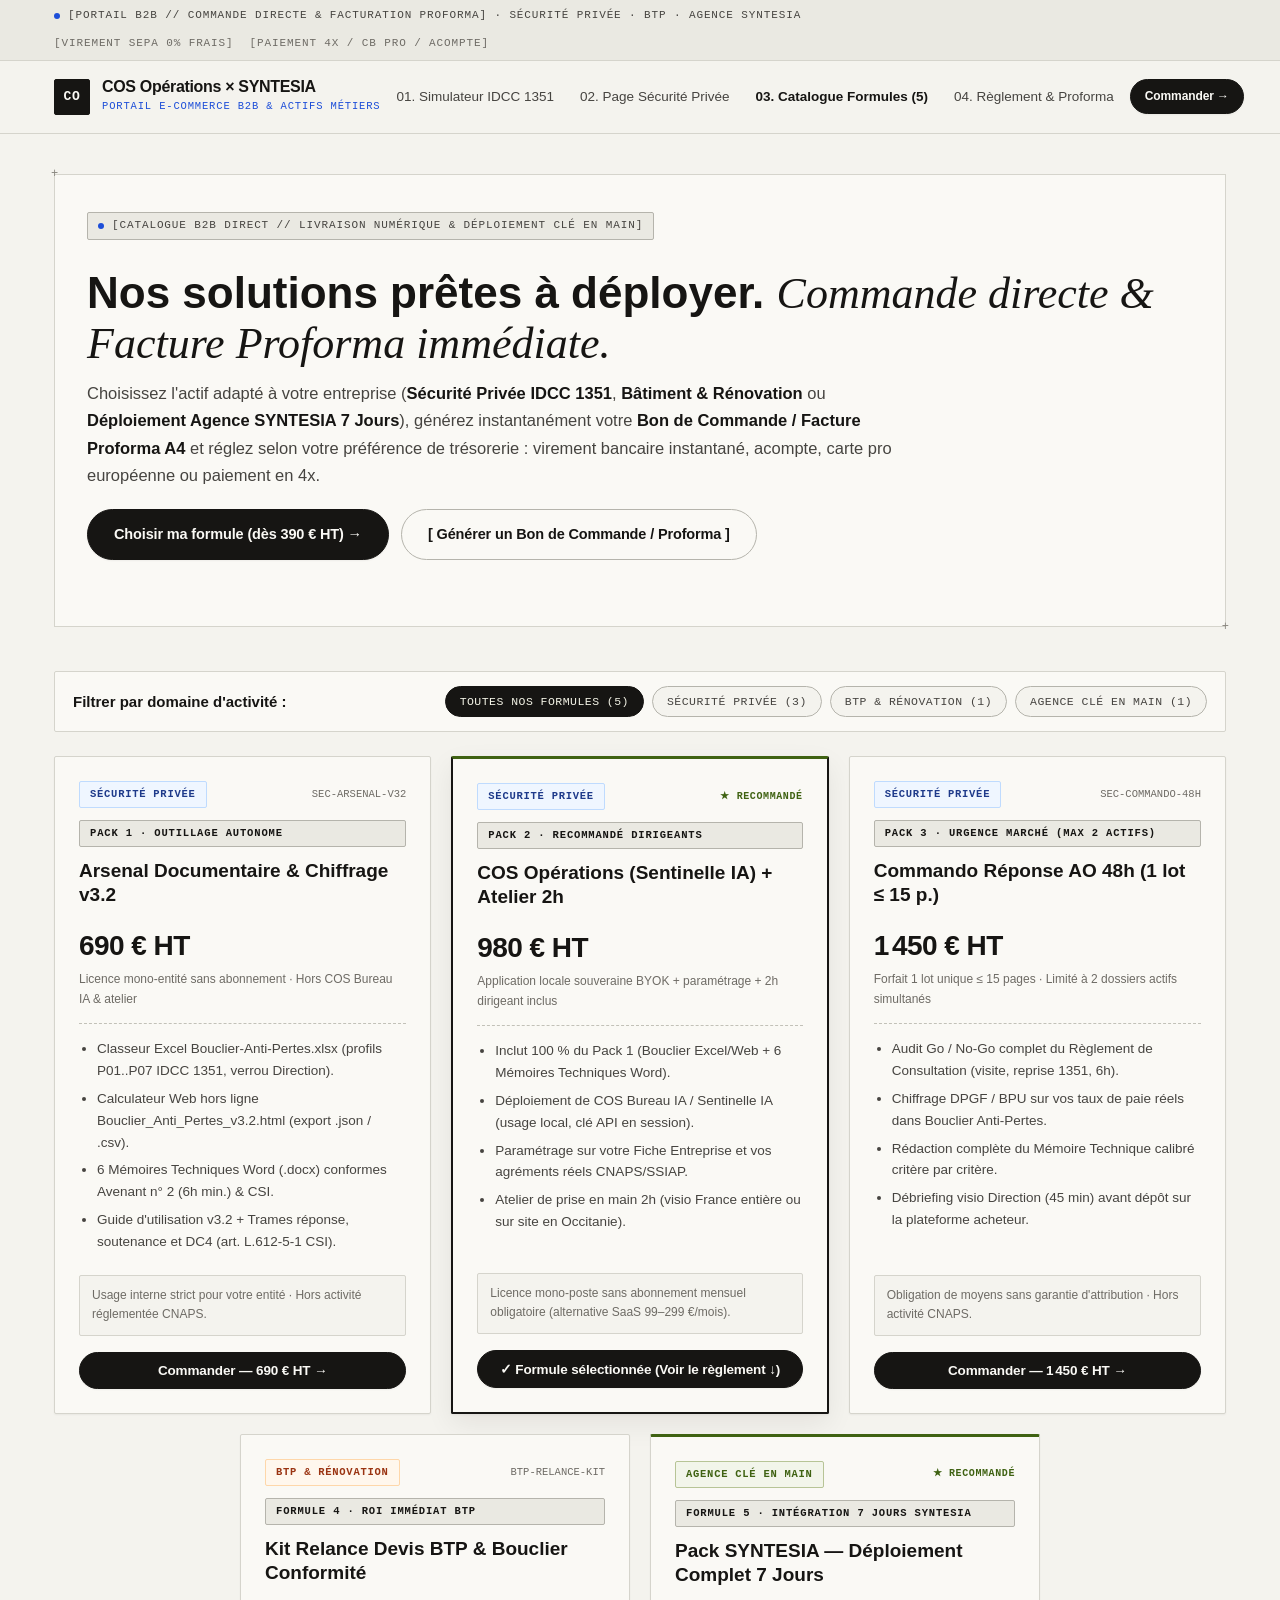
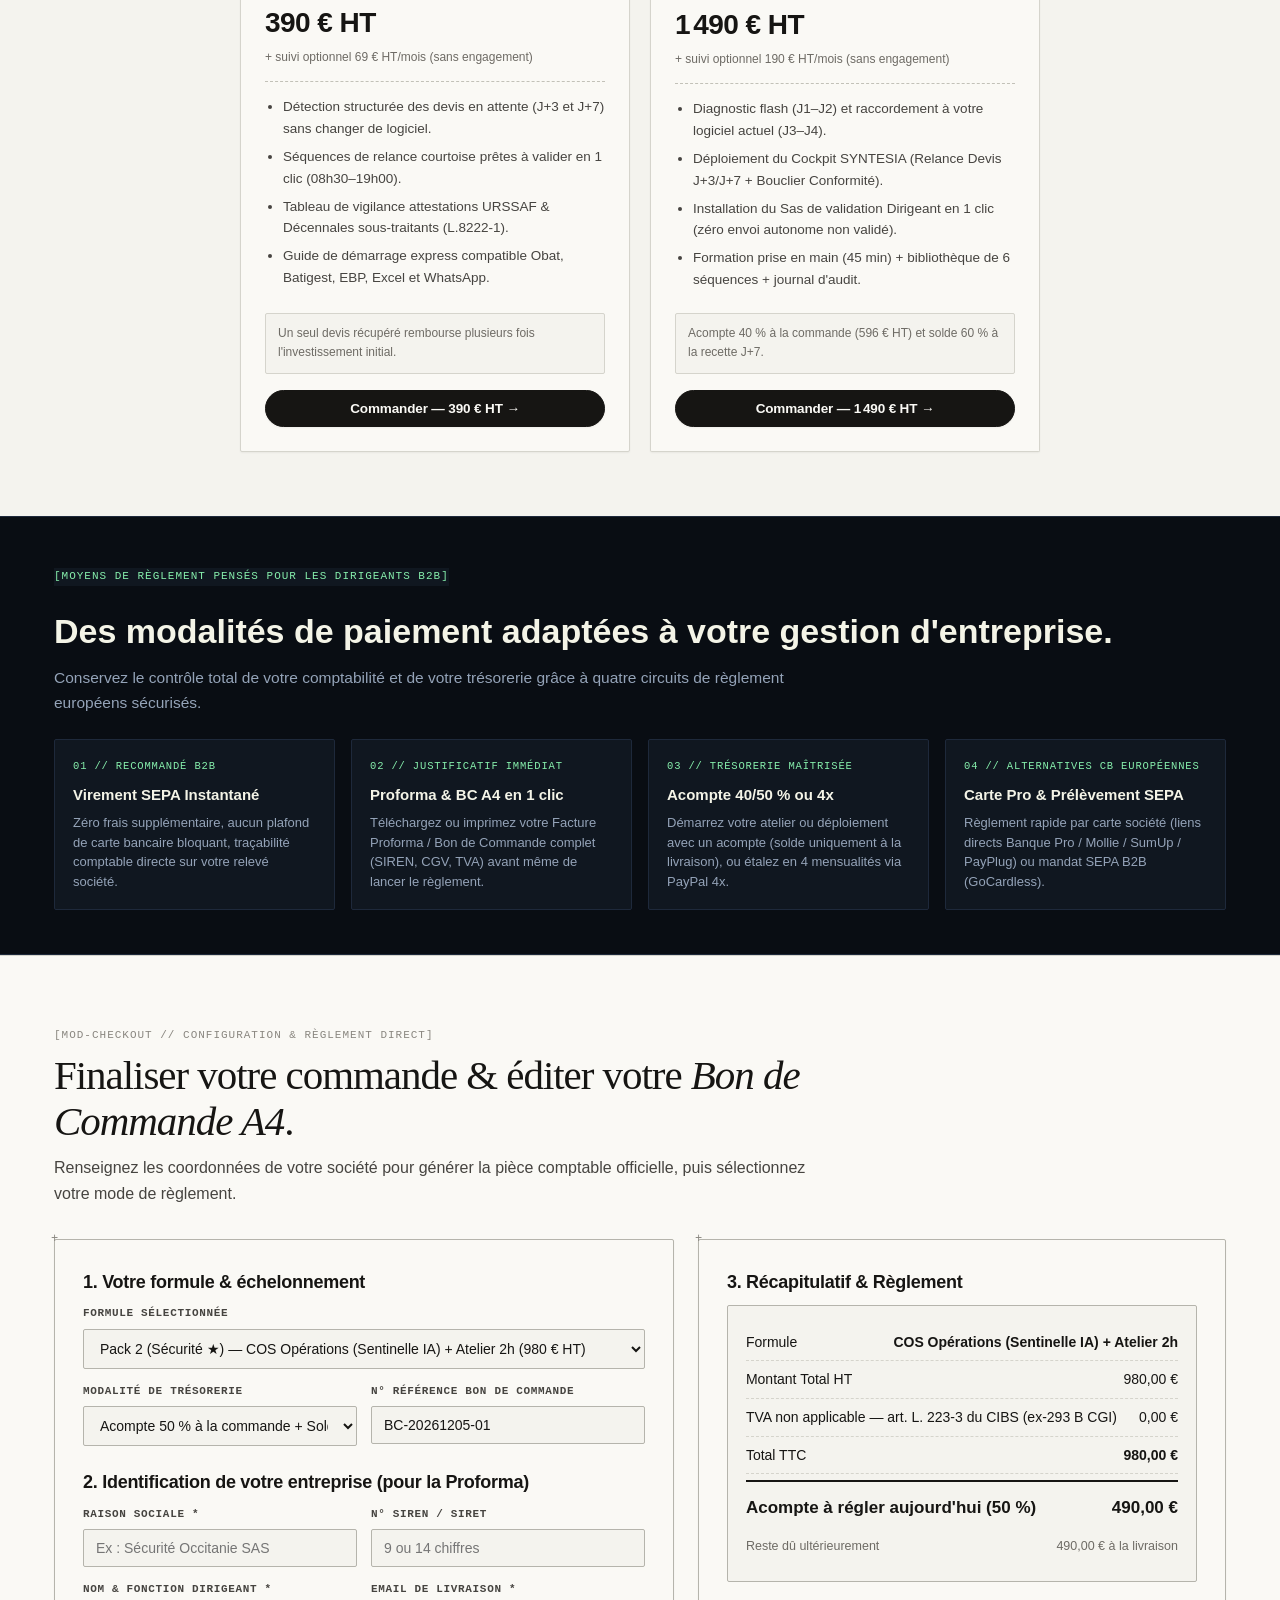
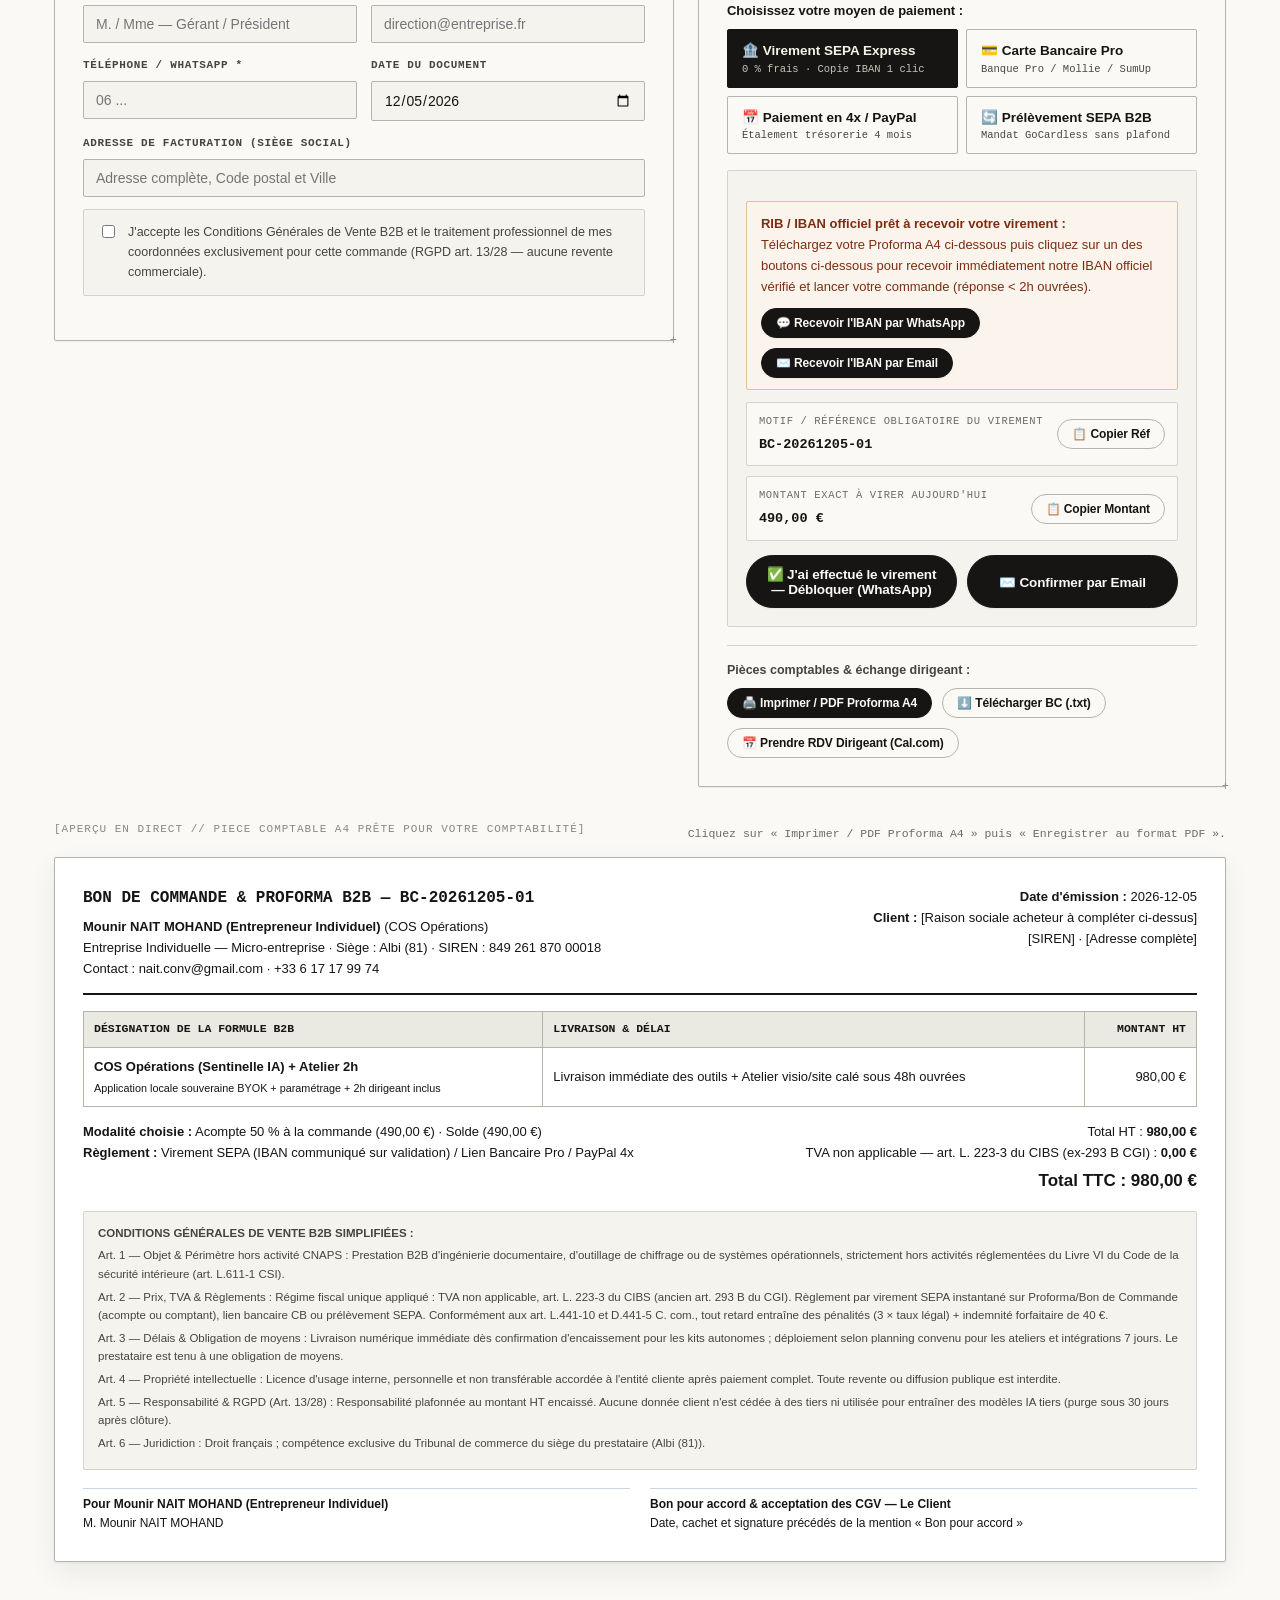
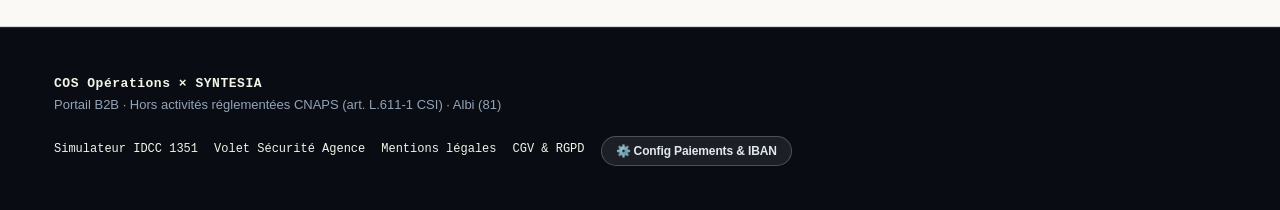
==== boutique/index.html @ aad2a3a5 "feat(boutique): ajout boutique e-commerce B2B multi-actifs et multi-paiements hors Stripe + Proforma" ====
<!DOCTYPE html>
<html lang="fr">
<head>
  <meta charset="UTF-8" />
  <meta name="viewport" content="width=device-width, initial-scale=1.0" />
  <meta http-equiv="Content-Security-Policy" content="default-src 'self'; script-src 'self'; style-src 'self' 'unsafe-inline'; img-src 'self' data:; connect-src 'self'; font-src 'self' data:; object-src 'none'; base-uri 'self';" />
  <title>Boutique B2B &amp; Commande Directe — COS Opérations × SYNTESIA</title>
  <meta name="description" content="Commandez nos formules B2B Sécurité Privée (IDCC 1351), BTP Relance Devis et Déploiement Agence SYNTESIA 7 Jours. Virement SEPA express, Proforma A4 instantanée, Carte Pro et paiement en 4x." />
  <link rel="icon" type="image/svg+xml" href="data:image/svg+xml,%3Csvg xmlns='http://www.w3.org/2000/svg' viewBox='0 0 36 36'%3E%3Crect width='36' height='36' fill='%23161513'/%3E%3Ctext x='50%25' y='54%25' dominant-baseline='middle' text-anchor='middle' fill='%23FAF9F5' font-family='monospace' font-weight='600' font-size='14'%3ECO%3C/text%3E%3C/svg%3E" />
  <link rel="stylesheet" href="../styles.css" />
  <link rel="stylesheet" href="boutique.css" />
</head>
<body>

  <!-- Barre technique supérieure -->
  <div class="tech-topbar no-print">
    <div class="container tech-topbar-inner">
      <div class="tech-topbar-left">
        <span class="tech-dot"></span>
        <span>[PORTAIL B2B // COMMANDE DIRECTE &amp; FACTURATION PROFORMA] &middot; SÉCURITÉ PRIVÉE · BTP · AGENCE SYNTESIA</span>
      </div>
      <div class="tech-topbar-right">
        <span>[VIREMENT SEPA 0% FRAIS]</span>
        <span>[PAIEMENT 4X / CB PRO / ACOMPTE]</span>
      </div>
    </div>
  </div>

  <!-- En-tête sticky -->
  <header class="site-header no-print">
    <div class="container header-inner">
      <a class="brand" href="../index.html">
        <div class="brand-mark">CO</div>
        <div class="brand-text">
          <strong>COS Opérations × SYNTESIA</strong>
          <span>Portail E-Commerce B2B &amp; Actifs Métiers</span>
        </div>
      </a>

      <nav class="nav-links" aria-label="Navigation boutique">
        <a href="../index.html#simulateur">01. Simulateur IDCC 1351</a>
        <a href="../agence/securite-privee/index.html">02. Page Sécurité Privée</a>
        <a href="#catalogue" style="color:var(--ink);font-weight:700">03. Catalogue Formules (5)</a>
        <a href="#checkout-section">04. Règlement &amp; Proforma</a>
      </nav>

      <div class="header-actions">
        <a class="btn btn-primary btn-sm" href="#checkout-section">Commander &rarr;</a>
      </div>
    </div>
  </header>

  <!-- Tiroir Config Opérateur (accessible par ?admin=1 ou bouton pied de page) -->
  <section id="adminDrawer" class="admin-drawer hidden no-print" aria-label="Configuration bancaire et moyens de paiement">
    <div class="container">
      <div style="display:flex;justify-content:space-between;align-items:center;flex-wrap:wrap;gap:10px;margin-bottom:12px">
        <div>
          <strong style="font-size:16px;color:var(--ink)">⚙️ Configuration Encaissements &amp; IBAN (Sans Stripe)</strong>
          <div style="font-size:12.5px;color:var(--ink-muted)">Renseignez vos coordonnées bancaires et liens de paiement puis téléchargez <code>site-config.js</code> pour mettre à jour votre hébergement o2switch en 10 secondes.</div>
        </div>
        <button id="btnCloseAdmin" class="btn btn-sm" type="button">Fermer</button>
      </div>

      <div class="form-grid-2" style="grid-template-columns:repeat(auto-fit,minmax(230px,1fr));gap:10px">
        <div class="field"><label>Nom de la Banque Pro</label><input id="admBankName" type="text" placeholder="Ex : Qonto / Crédit Agricole / Revolut Pro" /></div>
        <div class="field"><label>IBAN Officiel (FR76...)</label><input id="admIban" type="text" placeholder="FR76 .... .... .... ...." /></div>
        <div class="field"><label>Code BIC / SWIFT</label><input id="admBic" type="text" placeholder="Ex : QNTOFRP1XXX" /></div>
        <div class="field"><label>Lien Carte Bancaire Pro (SumUp / Qonto / Mollie / PayPlug)</label><input id="admCardGlobal" type="url" placeholder="https://pay.sumup.com/..." /></div>
        <div class="field"><label>Lien PayPal Business / PayPal 4x</label><input id="admPaypal" type="url" placeholder="https://www.paypal.com/paypalme/..." /></div>
        <div class="field"><label>Lien Mandat / Prélèvement GoCardless</label><input id="admGc" type="url" placeholder="https://pay.gocardless.com/..." /></div>
        <div class="field"><label>SIREN / SIRET émetteur</label><input id="admSiren" type="text" /></div>
        <div class="field">
          <label>Régime TVA unique</label>
          <select id="admTvaRegime">
            <option value="293B">Franchise en base — art. L. 223-3 du CIBS (ex-293 B CGI)</option>
            <option value="20">TVA normale 20 %</option>
          </select>
        </div>
      </div>

      <div class="action-cluster" style="margin-top:14px">
        <button id="btnSaveAdmin" class="btn btn-primary" type="button">💾 Aperçu immédiat dans ce navigateur</button>
        <button id="btnDownloadSiteCfg" class="btn btn-emerald" type="button">⬇️ Télécharger site-config.js (Pour o2switch / GitHub)</button>
      </div>
    </div>
  </section>

  <main>
    <!-- Hero Boutique -->
    <section class="store-hero no-print">
      <div class="container">
        <div class="hero-frame" style="padding:36px 32px">
          <span class="eyebrow">[CATALOGUE B2B DIRECT // LIVRAISON NUMÉRIQUE &amp; DÉPLOIEMENT CLÉ EN MAIN]</span>
          <h1 style="margin:10px 0 12px;font-size:clamp(28px,4vw,44px);line-height:1.12">
            Nos solutions prêtes à déployer. <span class="font-editorial-italic">Commande directe &amp; Facture Proforma immédiate.</span>
          </h1>
          <p class="hero-lead" style="margin-bottom:20px;max-width:820px">
            Choisissez l'actif adapté à votre entreprise (<b>Sécurité Privée IDCC 1351</b>, <b>Bâtiment &amp; Rénovation</b> ou <b>Déploiement Agence SYNTESIA 7 Jours</b>), générez instantanément votre <b>Bon de Commande / Facture Proforma A4</b> et réglez selon votre préférence de trésorerie : virement bancaire instantané, acompte, carte pro européenne ou paiement en 4x.
          </p>
          <div class="hero-cta-row">
            <a class="btn btn-primary btn-lg" href="#catalogue">Choisir ma formule (dès 390 € HT) &rarr;</a>
            <a class="btn btn-lg" href="#checkout-section">[ Générer un Bon de Commande / Proforma ]</a>
          </div>
        </div>
      </div>
    </section>

    <!-- Catalogue des 5 Actifs -->
    <section id="catalogue" class="section no-print" style="padding-top:16px">
      <div class="container">
        <div class="store-filter-bar">
          <div>
            <strong style="font-size:15px">Filtrer par domaine d'activité :</strong>
          </div>
          <div class="filter-pills" role="group" aria-label="Filtres catalogue">
            <button class="filter-btn active" type="button" data-filter="all">Toutes nos formules (5)</button>
            <button class="filter-btn" type="button" data-filter="securite">Sécurité Privée (3)</button>
            <button class="filter-btn" type="button" data-filter="btp">BTP &amp; Rénovation (1)</button>
            <button class="filter-btn" type="button" data-filter="agence">Agence Clé en Main (1)</button>
          </div>
        </div>

        <div id="catalogGrid" class="catalog-grid">
          <!-- Peuplé dynamiquement par boutique.js -->
        </div>
      </div>
    </section>

    <!-- Avantages Paiement B2B pour Dirigeants (Night Theater) -->
    <section class="night-advantages no-print">
      <div class="container">
        <span class="section-tag" style="color:#86efac;border-color:#1e293b;background:#101720">[MOYENS DE RÈGLEMENT PENSÉS POUR LES DIRIGEANTS B2B]</span>
        <h2 style="color:var(--cream);margin:10px 0 6px;font-size:clamp(24px,3vw,34px)">Des modalités de paiement adaptées à votre gestion d'entreprise.</h2>
        <p style="color:var(--cream-muted);max-width:740px;margin:0">Conservez le contrôle total de votre comptabilité et de votre trésorerie grâce à quatre circuits de règlement européens sécurisés.</p>

        <div class="night-advantages-grid">
          <div class="night-adv-card">
            <span class="adv-tag">01 // RECOMMANDÉ B2B</span>
            <h4>Virement SEPA Instantané</h4>
            <p>Zéro frais supplémentaire, aucun plafond de carte bancaire bloquant, traçabilité comptable directe sur votre relevé société.</p>
          </div>
          <div class="night-adv-card">
            <span class="adv-tag">02 // JUSTIFICATIF IMMÉDIAT</span>
            <h4>Proforma &amp; BC A4 en 1 clic</h4>
            <p>Téléchargez ou imprimez votre Facture Proforma / Bon de Commande complet (SIREN, CGV, TVA) avant même de lancer le règlement.</p>
          </div>
          <div class="night-adv-card">
            <span class="adv-tag">03 // TRÉSORERIE MAÎTRISÉE</span>
            <h4>Acompte 40/50 % ou 4x</h4>
            <p>Démarrez votre atelier ou déploiement avec un acompte (solde uniquement à la livraison), ou étalez en 4 mensualités via PayPal 4x.</p>
          </div>
          <div class="night-adv-card">
            <span class="adv-tag">04 // ALTERNATIVES CB EUROPÉENNES</span>
            <h4>Carte Pro &amp; Prélèvement SEPA</h4>
            <p>Règlement rapide par carte société (liens directs Banque Pro / Mollie / SumUp / PayPlug) ou mandat SEPA B2B (GoCardless).</p>
          </div>
        </div>
      </div>
    </section>

    <!-- Tunnel de Commande & Paiement Multi-Moyens -->
    <section id="checkout-section" class="section section-white">
      <div class="container">
        <div class="section-head no-print">
          <span class="section-tag">[MOD-CHECKOUT // CONFIGURATION &amp; RÈGLEMENT DIRECT]</span>
          <h2>Finaliser votre commande &amp; éditer votre <span class="font-editorial-italic">Bon de Commande A4</span>.</h2>
          <p>Renseignez les coordonnées de votre société pour générer la pièce comptable officielle, puis sélectionnez votre mode de règlement.</p>
        </div>

        <div class="checkout-grid no-print">
          <!-- Colonne Gauche : Paramètres commande & fiche entreprise -->
          <div class="panel-card">
            <h3>1. Votre formule &amp; échelonnement</h3>

            <div class="form-grid-2">
              <div class="field" style="grid-column:1/-1">
                <label for="ordFormula">Formule sélectionnée</label>
                <select id="ordFormula">
                  <option value="1">Pack 1 (Sécurité) — Arsenal Documentaire &amp; Chiffrage v3.2 (690 € HT)</option>
                  <option value="2" selected>Pack 2 (Sécurité ★) — COS Opérations (Sentinelle IA) + Atelier 2h (980 € HT)</option>
                  <option value="3">Pack 3 (Sécurité) — Commando Réponse AO 48h (1 450 € HT)</option>
                  <option value="4">Formule 4 (BTP) — Kit Relance Devis &amp; Bouclier Conformité (390 € HT)</option>
                  <option value="5">Formule 5 (Agence) — Pack Déploiement Intégral 7 Jours SYNTESIA (1 490 € HT)</option>
                </select>
              </div>

              <div class="field">
                <label for="ordPaymentMode">Modalité de trésorerie</label>
                <select id="ordPaymentMode">
                  <option value="100">100 % Comptant (Livraison prioritaire)</option>
                  <option value="50">Acompte 50 % à la commande + Solde 50 % à livraison</option>
                  <option value="40">Acompte 40 % à la commande + Solde 60 % à recette J+7</option>
                  <option value="4x">Paiement en 4 mensualités (via PayPal Business 4x)</option>
                </select>
              </div>

              <div class="field">
                <label for="ordRef">N° Référence Bon de Commande</label>
                <input id="ordRef" type="text" />
              </div>
            </div>

            <label id="ordMonthlyWrap" class="opt-check-box hidden">
              <input id="ordIncludeMonthly" type="checkbox" />
              <span id="ordMonthlyLabel">Ajouter le suivi mensuel optionnel</span>
            </label>

            <h3 style="margin-top:22px">2. Identification de votre entreprise (pour la Proforma)</h3>
            <div class="form-grid-2">
              <div class="field"><label for="ordClientNom">Raison sociale *</label><input id="ordClientNom" type="text" placeholder="Ex : Sécurité Occitanie SAS" /></div>
              <div class="field"><label for="ordClientSiren">N° SIREN / SIRET</label><input id="ordClientSiren" type="text" placeholder="9 ou 14 chiffres" /></div>
              <div class="field"><label for="ordClientRep">Nom &amp; Fonction Dirigeant *</label><input id="ordClientRep" type="text" placeholder="M. / Mme — Gérant / Président" /></div>
              <div class="field"><label for="ordClientEmail">Email de livraison *</label><input id="ordClientEmail" type="email" placeholder="direction@entreprise.fr" /></div>
              <div class="field"><label for="ordClientTel">Téléphone / WhatsApp *</label><input id="ordClientTel" type="text" placeholder="06 ..." /></div>
              <div class="field"><label for="ordDate">Date du document</label><input id="ordDate" type="date" /></div>
              <div class="field" style="grid-column:1/-1"><label for="ordClientAdresse">Adresse de facturation (Siège social)</label><input id="ordClientAdresse" type="text" placeholder="Adresse complète, Code postal et Ville" /></div>
            </div>

            <label class="consent-check" style="margin-top:12px">
              <input id="ordRgpdConsent" type="checkbox" />
              <span>J'accepte les Conditions Générales de Vente B2B et le traitement professionnel de mes coordonnées exclusivement pour cette commande (RGPD art. 13/28 — aucune revente commerciale).</span>
            </label>
          </div>

          <!-- Colonne Droite : Récapitulatif & Choix Moyen de Paiement -->
          <div class="panel-card">
            <h3>3. Récapitulatif &amp; Règlement</h3>

            <div class="summary-box">
              <div class="summary-line">
                <span>Formule</span>
                <strong id="sumOfferName" style="text-align:right">COS Opérations (Sentinelle IA) + Atelier 2h</strong>
              </div>
              <div class="summary-line">
                <span>Montant Total HT</span>
                <span id="sumHt" class="num">980,00 €</span>
              </div>
              <div class="summary-line">
                <span id="sumTvaLabel">TVA non applicable — art. L. 223-3 du CIBS</span>
                <span id="sumTvaAmt" class="num">0,00 €</span>
              </div>
              <div id="sumMonthlyRow" class="summary-line hidden">
                <span>Suivi mensuel optionnel</span>
                <strong id="sumMonthlyVal" class="num">0,00 €</strong>
              </div>
              <div class="summary-line">
                <span>Total TTC</span>
                <strong id="sumTotalTtc" class="num">980,00 €</strong>
              </div>
              <div class="summary-line total">
                <span id="sumDueLabel">Acompte à régler aujourd'hui</span>
                <span id="sumDueNow" class="num">490,00 €</span>
              </div>
              <div id="sumSoldeRow" class="summary-line" style="font-size:12.5px;color:var(--ink-soft)">
                <span>Reste dû ultérieurement</span>
                <span id="sumSoldeVal" class="num">490,00 € à la livraison</span>
              </div>
            </div>

            <label style="display:block;font-size:13px;font-weight:700;margin-bottom:8px">Choisissez votre moyen de paiement :</label>
            <div class="pay-tabs" role="tablist">
              <button id="tabPay_virement" class="pay-tab active" type="button">
                <strong>🏦 Virement SEPA Express</strong>
                <span>0 % frais · Copie IBAN 1 clic</span>
              </button>
              <button id="tabPay_carte" class="pay-tab" type="button">
                <strong>💳 Carte Bancaire Pro</strong>
                <span>Banque Pro / Mollie / SumUp</span>
              </button>
              <button id="tabPay_paypal" class="pay-tab" type="button">
                <strong>📅 Paiement en 4x / PayPal</strong>
                <span>Étalement trésorerie 4 mois</span>
              </button>
              <button id="tabPay_sepa" class="pay-tab" type="button">
                <strong>🔄 Prélèvement SEPA B2B</strong>
                <span>Mandat GoCardless sans plafond</span>
              </button>
            </div>

            <!-- Panneau 1 : Virement Express -->
            <div id="panelPay_virement" class="pay-panel">
              <div id="bankReadyBox">
                <div style="font-size:13.5px;margin-bottom:10px">
                  <strong>Effectuez un virement instantané depuis votre banque pro</strong> avec les coordonnées officielles ci-dessous :
                </div>
                <div class="bank-coord-grid">
                  <div class="bank-row">
                    <div>
                      <span class="bank-row-label">Titulaire du compte</span>
                      <span id="valBankHolder" class="bank-row-val">Mounir NAIT MOHAND</span>
                    </div>
                  </div>
                  <div class="bank-row">
                    <div>
                      <span class="bank-row-label">Domiciliation</span>
                      <span id="valBankName" class="bank-row-val">Compte Pro</span>
                    </div>
                  </div>
                  <div class="bank-row">
                    <div>
                      <span class="bank-row-label">IBAN (Zone SEPA)</span>
                      <span id="valBankIban" class="bank-row-val"></span>
                    </div>
                    <button id="btnCopyIban" class="btn btn-sm" type="button">📋 Copier IBAN</button>
                  </div>
                  <div class="bank-row">
                    <div>
                      <span class="bank-row-label">BIC / SWIFT</span>
                      <span id="valBankBic" class="bank-row-val"></span>
                    </div>
                    <button id="btnCopyBic" class="btn btn-sm" type="button">📋 Copier BIC</button>
                  </div>
                </div>
              </div>

              <div id="bankPendingBox" class="status-box warn" style="margin-bottom:12px">
                <strong>RIB / IBAN officiel prêt à recevoir votre virement :</strong><br />
                Téléchargez votre Proforma A4 ci-dessous puis cliquez sur un des boutons ci-dessous pour recevoir immédiatement notre IBAN officiel vérifié et lancer votre commande (réponse &lt; 2h ouvrées).
                <div class="action-cluster" style="margin-top:10px">
                  <button id="btnAskRibWa" class="btn btn-emerald btn-sm" type="button">💬 Recevoir l'IBAN par WhatsApp</button>
                  <button id="btnAskRibMail" class="btn btn-primary btn-sm" type="button">✉️ Recevoir l'IBAN par Email</button>
                </div>
              </div>

              <div class="bank-coord-grid" style="margin-top:10px">
                <div class="bank-row">
                  <div>
                    <span class="bank-row-label">Motif / Référence obligatoire du virement</span>
                    <span id="valBankRef" class="bank-row-val">BC-2026-01</span>
                  </div>
                  <button id="btnCopyRef" class="btn btn-sm" type="button">📋 Copier Réf</button>
                </div>
                <div class="bank-row">
                  <div>
                    <span class="bank-row-label">Montant exact à virer aujourd'hui</span>
                    <span id="valBankAmount" class="bank-row-val">490,00 €</span>
                  </div>
                  <button id="btnCopyAmt" class="btn btn-sm" type="button">📋 Copier Montant</button>
                </div>
              </div>

              <div class="action-cluster" style="margin-top:14px">
                <button id="btnNotifyVirementWa" class="btn btn-emerald" style="flex:1;justify-content:center" type="button">✅ J'ai effectué le virement — Débloquer (WhatsApp)</button>
                <button id="btnNotifyVirementMail" class="btn btn-primary" style="flex:1;justify-content:center" type="button">✉️ Confirmer par Email</button>
              </div>
            </div>

            <!-- Panneau 2 : Carte Bancaire Pro (Sans Stripe) -->
            <div id="panelPay_carte" class="pay-panel hidden">
              <p id="cardHintMsg" style="margin:0 0 14px;font-size:13.5px;color:var(--ink-muted)"></p>
              <div class="action-cluster">
                <button id="btnOpenCardPay" class="btn btn-emerald" style="width:100%;justify-content:center" type="button">💳 Payer par Carte Bancaire Sécurisée &rarr;</button>
                <button id="btnReqCardLinkWa" class="btn btn-emerald" style="flex:1;justify-content:center" type="button">💬 Recevoir mon lien CB direct (WhatsApp)</button>
                <button id="btnReqCardLinkMail" class="btn btn-primary" style="flex:1;justify-content:center" type="button">✉️ Demander lien CB par Email</button>
              </div>
            </div>

            <!-- Panneau 3 : PayPal Business / 4x -->
            <div id="panelPay_paypal" class="pay-panel hidden">
              <p style="margin:0 0 8px;font-size:13.5px"><strong>Réglez en 4 mensualités sans impacter votre trésorerie</strong> (sous réserve d'éligibilité PayPal 4x ou carte via PayPal Business).</p>
              <div id="paypal4xPreview" class="status-box ok" style="margin-bottom:14px"></div>
              <div class="action-cluster">
                <button id="btnOpenPaypalPay" class="btn btn-emerald" style="width:100%;justify-content:center" type="button">📅 Payer avec PayPal / 4x &rarr;</button>
                <button id="btnReqPaypalWa" class="btn btn-primary" style="width:100%;justify-content:center" type="button">💬 Recevoir le lien de règlement en 4x par WhatsApp</button>
              </div>
            </div>

            <!-- Panneau 4 : Prélèvement SEPA GoCardless -->
            <div id="panelPay_sepa" class="pay-panel hidden">
              <p style="margin:0 0 14px;font-size:13.5px;color:var(--ink-muted)">
                <strong>Zéro plafond de carte bancaire :</strong> idéal pour les commandes supérieures à 1 000 € ou l'activation du suivi mensuel sans engagement (69 € ou 190 €/mois) par mandat SEPA inter-entreprises (GoCardless).
              </p>
              <div class="action-cluster">
                <button id="btnOpenGcPay" class="btn btn-emerald" style="width:100%;justify-content:center" type="button">🔄 Signer le mandat SEPA sécurisé &rarr;</button>
                <button id="btnReqGcWa" class="btn btn-primary" style="width:100%;justify-content:center" type="button">💬 Recevoir mon mandat SEPA B2B par WhatsApp</button>
              </div>
            </div>

            <!-- Actions documentaires & Agenda -->
            <div style="border-top:1px solid var(--border);margin-top:18px;padding-top:14px">
              <div style="font-size:12.5px;font-weight:700;color:var(--ink-muted);margin-bottom:8px">Pièces comptables &amp; échange dirigeant :</div>
              <div class="action-cluster" style="margin-top:0">
                <button id="btnPrintProforma" class="btn btn-primary btn-sm" type="button">🖨️ Imprimer / PDF Proforma A4</button>
                <button id="btnDownloadProformaTxt" class="btn btn-sm" type="button">⬇️ Télécharger BC (.txt)</button>
                <button id="btnOpenCalStore" class="btn btn-sm" type="button">📅 Prendre RDV Dirigeant (Cal.com)</button>
              </div>
            </div>
          </div>
        </div>

        <!-- APERÇU A4 BON DE COMMANDE & PROFORMA -->
        <div class="no-print" style="margin-top:34px;margin-bottom:10px;display:flex;justify-content:space-between;align-items:center;flex-wrap:wrap;gap:10px">
          <span class="section-tag">[APERÇU EN DIRECT // PIECE COMPTABLE A4 PRÊTE POUR VOTRE COMPTABILITÉ]</span>
          <span class="mono" style="font-size:11.5px;color:var(--ink-soft)">Cliquez sur « Imprimer / PDF Proforma A4 » puis « Enregistrer au format PDF ».</span>
        </div>
        <article id="proformaSheet" class="bc-sheet" aria-label="Bon de Commande et Facture Proforma B2B A4"></article>
      </div>
    </section>
  </main>

  <footer class="site-footer no-print">
    <div class="container footer-grid">
      <div>
        <strong>COS Opérations × SYNTESIA</strong><br />
        <span>Portail B2B · Hors activités réglementées CNAPS (art. L.611-1 CSI) · Albi (81)</span>
      </div>
      <div style="display:flex;gap:16px;align-items:center;flex-wrap:wrap">
        <a href="../index.html#simulateur">Simulateur IDCC 1351</a>
        <a href="../agence/securite-privee/index.html">Volet Sécurité Agence</a>
        <a href="../mentions-legales.html">Mentions légales</a>
        <a href="../cgv-rgpd.html">CGV &amp; RGPD</a>
        <button id="btnOpenStoreAdmin" class="btn btn-sm" type="button" style="background:rgba(255,255,255,0.08);color:#e2e8f0;border-color:rgba(255,255,255,0.22)">⚙️ Config Paiements &amp; IBAN</button>
      </div>
    </div>
  </footer>

  <div id="storeToast" class="toast hidden no-print" role="status"></div>

  <script src="../site-config.js"></script>
  <script src="boutique.js"></script>
</body>
</html>
---- styles.css ----
/*
 * COS Opérations — Engineered Editorial Design System v2.0 (Refero Styles Lock)
 * Derived from styles.refero.design Reference Lock:
 * - Primary: Antimetal (448e303d-7d89-4c38-ab62-bfe5bac45d92) — Warm Engineering Paper, Editorial Serif, Monospace Equipment Markings, Bracketed Frames (+), Atmospheric Night System Theater
 * - Secondary #1: Cursor (4e3b4717-84c8-4599-baaf-a343c3d619b6) — Canvas Parchment & Pebble Paper Surfaces, Architectural Multi-layer Elevation
 * - Secondary #2: ElevenLabs (031056ff-7af1-46db-8daa-115f731c5d26) — High-contrast Achromatic Ink (20:1), Pill Primary Actions vs Crisp Square Content Panels
 */

:root {
  /* Refero Surfaces & Canvas (Warm Engineering Paper) */
  --bg: #F4F3EE;
  --bg-subtle: #EAE9E2;
  --surface: #FAF9F5;
  --surface-tint: #EFEFEA;
  --frost: rgba(244, 243, 238, 0.88);

  /* Ink Hierarchy (Warm Obsidian & Editorial Body Ink) */
  --navy: #161513;
  --navy-deep: #141413;
  --navy-soft: #2C2A26;
  --ink: #161513;
  --ink-muted: #464440;
  --ink-soft: #6E6B65;
  --marking: #8A8780;

  /* Structural Lines & Blueprint Edges */
  --border: #D5D4CC;
  --border-strong: #B5B4AC;
  --border-dashed: #C2C1B8;

  /* Atmospheric Night Scene (System Theater & Footer) */
  --night: #090D13;
  --night-panel: #101720;
  --night-edge: #1E293B;
  --cream: #F4F4E7;
  --cream-muted: #94A3B8;

  /* Semantic & Engineering Annotations (Restrained Earth & Precision Tones) */
  --accent-fr: #1D4ED8;
  --emerald: #3F6212;
  --emerald-hover: #365314;
  --emerald-bg: #F2F5EA;
  --emerald-bd: #B7C496;
  --danger: #991B1B;
  --danger-bg: #FAF0EE;
  --danger-bd: #E2B4AD;
  --warn: #9A3412;
  --warn-bg: #FBF4EC;
  --warn-bd: #DFC09F;

  /* Refero Geometry: Square/Crisp Panels (2px) vs Pill Primary Buttons (9999px) */
  --radius-sm: 2px;
  --radius: 2px;
  --radius-lg: 4px;
  --radius-pill: 9999px;

  /* Architectural Shadows (Cursor / Antimetal Token) */
  --shadow-sm: 0 1px 2px rgba(22, 21, 19, 0.05);
  --shadow-md: 0 10px 28px rgba(22, 21, 19, 0.07), 0 1px 3px rgba(22, 21, 19, 0.05);
  --shadow-lg: rgba(0, 0, 0, 0.22) 0px 28px 70px 0px, rgba(0, 0, 0, 0.12) 0px 14px 32px 0px, rgba(255, 255, 255, 0.08) 0px 0px 0px 1px;

  /* Tri-Dimensional Refero Typography (100% Autonomous Local Stack, 0 external CDN leak) */
  --font-serif: "Instrument Serif", "Newsreader", "Iowan Old Style", "Palatino Linotype", "Book Antiqua", Palatino, Georgia, serif;
  --font-sans: "Plus Jakarta Sans", Inter, -apple-system, BlinkMacSystemFont, "Segoe UI", Roboto, "Helvetica Neue", Arial, sans-serif;
  --font-mono: "JetBrains Mono", ui-monospace, SFMono-Regular, Menlo, Monaco, Consolas, "Liberation Mono", monospace;
}

*, *::before, *::after {
  box-sizing: border-box;
}

html {
  scroll-behavior: smooth;
  background-color: var(--bg);
  color: var(--ink);
}

section[id] {
  scroll-margin-top: 84px;
}

body {
  margin: 0;
  background-color: var(--bg);
  background-image: radial-gradient(var(--border) 0.65px, transparent 0.65px);
  background-size: 24px 24px;
  color: var(--ink);
  font-family: var(--font-sans);
  font-size: 15.5px;
  line-height: 1.62;
  -webkit-font-smoothing: antialiased;
  overflow-x: clip;
}

img {
  max-width: 100%;
  display: block;
}

a {
  color: var(--ink);
  text-decoration: none;
  transition: color 0.15s ease;
}

a:hover {
  color: var(--accent-fr);
  text-decoration: underline;
  text-underline-offset: 4px;
}

code, .mono {
  font-family: var(--font-mono);
  font-size: 0.9em;
}

.num {
  font-variant-numeric: tabular-nums;
}

.font-editorial-italic {
  font-family: var(--font-serif);
  font-style: italic;
  font-weight: 400;
}

.container {
  width: 100%;
  max-width: 1220px;
  margin: 0 auto;
  padding: 0 24px;
}

.hidden {
  display: none !important;
}

/* ================= TOP TECHNICAL BAR (REFERO ANTIMETAL) ================= */
.tech-topbar {
  background-color: var(--bg-subtle);
  border-bottom: 1px solid var(--border);
  padding: 7px 0;
  font-family: var(--font-mono);
  font-size: 11px;
  font-weight: 500;
  letter-spacing: 0.08em;
  text-transform: uppercase;
  color: var(--ink-muted);
}

.tech-topbar-inner {
  display: flex;
  align-items: center;
  justify-content: space-between;
  flex-wrap: wrap;
  gap: 10px;
}

.tech-topbar-left {
  display: flex;
  align-items: center;
  gap: 8px;
}

.tech-dot {
  width: 6px;
  height: 6px;
  border-radius: 50%;
  background-color: var(--accent-fr);
  display: inline-block;
  flex-shrink: 0;
}

.tech-topbar-right {
  display: flex;
  align-items: center;
  gap: 16px;
  color: var(--ink-soft);
}

/* ================= HEADER (FROSTED NAVIGATION) ================= */
.site-header {
  position: sticky;
  top: 0;
  z-index: 50;
  background: var(--frost);
  backdrop-filter: blur(12px);
  -webkit-backdrop-filter: blur(12px);
  border-bottom: 1px solid var(--border);
}

.header-inner {
  display: flex;
  align-items: center;
  justify-content: space-between;
  gap: 16px;
  min-height: 72px;
}

.brand {
  display: flex;
  align-items: center;
  gap: 12px;
  text-decoration: none !important;
  flex-shrink: 0;
}

.brand-mark {
  width: 36px;
  height: 36px;
  border-radius: 2px;
  background: var(--ink);
  color: var(--surface);
  border: 1px solid var(--ink);
  display: grid;
  place-items: center;
  font-family: var(--font-mono);
  font-weight: 600;
  font-size: 13px;
  letter-spacing: 0.06em;
}

.brand-text strong {
  display: block;
  font-size: 16px;
  font-weight: 700;
  letter-spacing: -0.02em;
  color: var(--ink);
  line-height: 1.15;
}

.brand-text span {
  display: block;
  font-family: var(--font-mono);
  font-size: 10.5px;
  text-transform: uppercase;
  letter-spacing: 0.08em;
  color: var(--accent-fr);
  margin-top: 2px;
  white-space: nowrap;
}

.nav-links {
  display: flex;
  align-items: center;
  gap: 26px;
  white-space: nowrap;
}

.nav-links a {
  font-size: 13.5px;
  font-weight: 500;
  color: var(--ink-muted);
  transition: color 0.15s ease;
}

.nav-links a:hover {
  color: var(--ink);
  text-decoration: none;
}

.header-actions {
  display: flex;
  align-items: center;
  gap: 10px;
  flex-shrink: 0;
  white-space: nowrap;
}

.slot-pill {
  font-family: var(--font-mono);
  font-size: 10.5px;
  font-weight: 600;
  text-transform: uppercase;
  letter-spacing: 0.07em;
  padding: 5px 10px;
  border-radius: var(--radius-sm);
  background: var(--emerald-bg);
  color: var(--emerald);
  border: 1px solid var(--emerald-bd);
  white-space: nowrap;
}

.slot-pill.full {
  background: var(--warn-bg);
  color: var(--warn);
  border-color: var(--warn-bd);
}

/* ================= BUTTONS (ELEVENLABS PILL VS BRACKETED SECONDARY) ================= */
.btn {
  display: inline-flex;
  align-items: center;
  justify-content: center;
  gap: 8px;
  border-radius: var(--radius-pill);
  border: 1px solid var(--border-strong);
  background: var(--surface);
  color: var(--ink);
  font-family: var(--font-sans);
  font-size: 13.5px;
  font-weight: 600;
  letter-spacing: -0.01em;
  padding: 10px 18px;
  cursor: pointer;
  transition: all 0.18s ease;
  text-decoration: none !important;
}

.btn:hover {
  background: var(--bg-subtle);
  border-color: var(--ink);
  color: var(--ink);
  transform: translateY(-1px);
}

.btn:active {
  transform: translateY(0);
}

.btn-primary {
  background: var(--ink);
  border-color: var(--ink);
  color: var(--surface);
  box-shadow: var(--shadow-sm);
}

.btn-primary:hover {
  background: var(--navy-soft);
  border-color: var(--navy-soft);
  color: #ffffff;
  box-shadow: var(--shadow-md);
}

.btn-emerald {
  background: var(--ink);
  border-color: var(--ink);
  color: var(--surface);
  box-shadow: var(--shadow-sm);
}

.btn-emerald:hover {
  background: var(--accent-fr);
  border-color: var(--accent-fr);
  color: #ffffff;
  box-shadow: var(--shadow-md);
}

.btn-lg {
  padding: 13px 26px;
  font-size: 14.5px;
}

.btn-sm {
  padding: 7px 14px;
  font-size: 12px;
}

/* ================= BANNERS & DRAWER ================= */
.config-banner {
  background: var(--warn-bg);
  border-bottom: 1px solid var(--warn-bd);
  color: var(--warn);
  font-size: 12.5px;
  padding: 9px 0;
}

.config-banner-inner {
  display: flex;
  justify-content: space-between;
  align-items: center;
  flex-wrap: wrap;
  gap: 10px;
}

.admin-drawer {
  background: var(--surface);
  border-bottom: 2px solid var(--ink);
  padding: 24px 0;
  box-shadow: var(--shadow-md);
}

/* ================= HERO ARCHITECTURAL (REFERO EDITORIAL PAPER) ================= */
.hero {
  padding: 44px 0 52px;
  border-bottom: 1px solid var(--border);
}

.hero-frame {
  position: relative;
  background: var(--surface);
  border: 1px solid var(--border);
  padding: 44px;
}

.hero-frame::before,
.hero-frame::after {
  content: "+";
  position: absolute;
  font-family: var(--font-mono);
  font-size: 12px;
  line-height: 1;
  color: var(--marking);
  pointer-events: none;
}

.hero-frame::before {
  top: -7px;
  left: -4px;
}

.hero-frame::after {
  bottom: -7px;
  right: -4px;
}

.hero-grid {
  display: grid;
  grid-template-columns: 1.15fr 0.85fr;
  gap: 40px;
  align-items: center;
}

.eyebrow {
  display: inline-flex;
  align-items: center;
  gap: 8px;
  font-family: var(--font-mono);
  font-size: 11px;
  font-weight: 500;
  letter-spacing: 0.08em;
  text-transform: uppercase;
  color: var(--ink-muted);
  background: var(--bg-subtle);
  border: 1px solid var(--border-strong);
  border-radius: var(--radius-sm);
  padding: 4px 10px;
  margin-bottom: 18px;
}

.eyebrow::before {
  content: "";
  width: 6px;
  height: 6px;
  border-radius: 50%;
  background: var(--accent-fr);
  display: inline-block;
}

.hero h1 {
  margin: 0 0 18px;
  font-family: var(--font-serif);
  font-size: clamp(36px, 4.4vw, 56px);
  font-weight: 400;
  line-height: 1.06;
  letter-spacing: -0.03em;
  color: var(--ink);
}

.hero-lead {
  margin: 0 0 26px;
  font-size: 16.5px;
  line-height: 1.65;
  color: var(--ink-muted);
  max-width: 610px;
}

.hero-lead b {
  color: var(--ink);
  font-weight: 600;
}

.hero-cta-row {
  display: flex;
  flex-wrap: wrap;
  gap: 12px;
  margin-bottom: 30px;
}

.trust-strip {
  display: grid;
  grid-template-columns: repeat(3, 1fr);
  gap: 16px;
  padding-top: 22px;
  border-top: 1px solid var(--border);
}

.trust-item {
  position: relative;
  padding-left: 12px;
  border-left: 2px solid var(--border-strong);
}

.trust-item strong {
  display: block;
  font-family: var(--font-mono);
  font-size: 19px;
  font-weight: 600;
  color: var(--ink);
  font-variant-numeric: tabular-nums;
  line-height: 1.2;
}

.trust-item strong.is-danger {
  color: var(--danger);
}

.trust-item strong.is-ok {
  color: var(--emerald);
}

.trust-item span {
  display: block;
  font-size: 12px;
  color: var(--ink-soft);
  margin-top: 4px;
  line-height: 1.35;
}

/* Atmospheric Night System Window in Hero */
.hero-visual-card {
  position: relative;
  background: var(--night-panel);
  color: var(--cream);
  border: 1px solid var(--night-edge);
  border-radius: var(--radius-lg);
  overflow: hidden;
  box-shadow: var(--shadow-lg);
}

.hero-window-bar {
  display: flex;
  align-items: center;
  justify-content: space-between;
  padding: 9px 14px;
  background: var(--night);
  border-bottom: 1px solid var(--night-edge);
  font-family: var(--font-mono);
  font-size: 10.5px;
  letter-spacing: 0.08em;
  text-transform: uppercase;
  color: var(--cream-muted);
}

.hero-window-dots {
  display: flex;
  gap: 6px;
}

.hero-window-dots i {
  width: 8px;
  height: 8px;
  border-radius: 50%;
  background: #334155;
  display: inline-block;
}

.hero-img-wrap {
  aspect-ratio: 16 / 10;
  background: var(--night);
  overflow: hidden;
  border-bottom: 1px solid var(--night-edge);
}

.hero-img-wrap img {
  width: 100%;
  height: 100%;
  object-fit: cover;
}

.hero-proof-footer {
  padding: 14px 18px;
  background: var(--night-panel);
}

.proof-line {
  display: flex;
  justify-content: space-between;
  align-items: baseline;
  gap: 8px;
  padding: 6px 0;
  font-size: 12.5px;
  border-bottom: 1px dashed var(--border-dashed);
}

.hero-proof-footer .proof-line {
  border-bottom-color: var(--night-edge);
}

.proof-line:last-child {
  border-bottom: 0;
}

.proof-line span {
  color: var(--ink-muted);
}

.hero-proof-footer .proof-line span {
  color: var(--cream-muted);
}

.proof-line b {
  font-family: var(--font-mono);
  font-size: 12px;
  color: var(--ink);
  font-variant-numeric: tabular-nums;
}

.hero-proof-footer .proof-line b {
  color: var(--cream);
}

.proof-line b.neg {
  color: var(--danger);
}

.proof-line b.pos {
  color: #A3E635;
}

/* ================= SECTIONS & HEADINGS ================= */
.section {
  padding: 64px 0;
}

.section-white {
  background: var(--surface);
  border-top: 1px solid var(--border);
  border-bottom: 1px solid var(--border);
}

.section-head {
  max-width: 780px;
  margin-bottom: 32px;
}

.section-tag {
  display: inline-block;
  font-family: var(--font-mono);
  font-size: 11px;
  font-weight: 500;
  text-transform: uppercase;
  letter-spacing: 0.09em;
  color: var(--marking);
  margin-bottom: 8px;
}

.section-head h2 {
  margin: 0 0 10px;
  font-family: var(--font-serif);
  font-size: clamp(28px, 3.2vw, 42px);
  font-weight: 400;
  line-height: 1.12;
  letter-spacing: -0.025em;
  color: var(--ink);
}

.section-head p {
  margin: 0;
  color: var(--ink-muted);
  font-size: 16px;
}

/* ================= LEGAL BOUNDARY BAND ================= */
.legal-callout {
  background: var(--surface);
  border: 1px solid var(--border);
  border-left: 3px solid var(--ink);
  border-radius: var(--radius-sm);
  padding: 14px 18px;
  font-size: 13px;
  color: var(--ink-muted);
  margin-bottom: 28px;
}

.legal-callout strong {
  color: var(--ink);
  font-family: var(--font-mono);
  font-size: 11.5px;
  text-transform: uppercase;
  letter-spacing: 0.05em;
}

/* ================= SIMULATOR (REFERO ENGINEERING WORKBENCH) ================= */
.sim-shell {
  position: relative;
  background: var(--surface);
  border: 1px solid var(--border-strong);
  border-radius: var(--radius);
  box-shadow: var(--shadow-md);
}

.sim-shell::before,
.sim-shell::after {
  content: "+";
  position: absolute;
  font-family: var(--font-mono);
  font-size: 12px;
  line-height: 1;
  color: var(--marking);
  pointer-events: none;
  z-index: 2;
}

.sim-shell::before {
  top: -7px;
  left: -4px;
}

.sim-shell::after {
  bottom: -7px;
  right: -4px;
}

.sim-topbar {
  background: var(--night);
  color: var(--cream);
  border-bottom: 1px solid var(--night-edge);
  padding: 16px 24px;
  display: flex;
  justify-content: space-between;
  align-items: center;
  flex-wrap: wrap;
  gap: 14px;
}

.sim-topbar-title {
  display: flex;
  align-items: center;
  gap: 10px;
}

.sim-topbar-code {
  font-family: var(--font-mono);
  font-size: 11px;
  letter-spacing: 0.08em;
  text-transform: uppercase;
  color: var(--cream-muted);
  padding: 2px 7px;
  border: 1px solid var(--night-edge);
  background: var(--night-panel);
}

.sim-topbar h3 {
  margin: 0;
  font-size: 15.5px;
  font-weight: 600;
  letter-spacing: -0.01em;
  color: var(--cream);
}

.preset-row {
  display: flex;
  flex-wrap: wrap;
  gap: 8px;
}

.preset-btn {
  background: var(--night-panel);
  color: var(--cream-muted);
  border: 1px solid var(--night-edge);
  border-radius: var(--radius-pill);
  padding: 6px 13px;
  font-family: var(--font-mono);
  font-size: 11.5px;
  font-weight: 500;
  cursor: pointer;
  transition: all 0.15s ease;
}

.preset-btn:hover {
  color: var(--cream);
  border-color: var(--cream-muted);
}

.preset-btn.active {
  background: var(--cream);
  color: var(--night);
  border-color: var(--cream);
  font-weight: 600;
}

.sim-body {
  display: grid;
  grid-template-columns: 1fr 1.05fr;
  gap: 28px;
  padding: 28px;
}

.sim-controls {
  display: grid;
  grid-template-columns: 1fr 1fr;
  gap: 16px;
}

.sim-controls .full-span {
  grid-column: 1 / -1;
}

.field {
  display: flex;
  flex-direction: column;
  gap: 6px;
}

.field label {
  font-family: var(--font-mono);
  font-size: 11px;
  font-weight: 600;
  text-transform: uppercase;
  letter-spacing: 0.06em;
  color: var(--ink-muted);
}

.field input,
.field select,
.field textarea {
  width: 100%;
  border: 1px solid var(--border-strong);
  background: var(--bg);
  color: var(--ink);
  border-radius: var(--radius-sm);
  padding: 10px 12px;
  font-size: 14px;
  font-weight: 500;
  font-family: var(--font-sans);
  transition: border-color 0.15s ease, background-color 0.15s ease;
}

.field input:focus,
.field select:focus,
.field textarea:focus {
  outline: none;
  border-color: var(--ink);
  background: #ffffff;
}

.sim-results {
  background: var(--bg);
  border: 1px solid var(--border);
  border-radius: var(--radius-sm);
  padding: 22px;
  display: flex;
  flex-direction: column;
  justify-content: space-between;
  gap: 18px;
}

.verdict-box {
  border-radius: var(--radius-sm);
  padding: 16px 18px;
  border: 1px solid var(--border-strong);
  border-left-width: 4px;
}

.verdict-box.ok {
  background: var(--emerald-bg);
  border-color: var(--emerald-bd);
  border-left-color: var(--emerald);
  color: #1A2E05;
}

.verdict-box.warn {
  background: var(--warn-bg);
  border-color: var(--warn-bd);
  border-left-color: var(--warn);
  color: #7C2D12;
}

.verdict-box.err {
  background: var(--danger-bg);
  border-color: var(--danger-bd);
  border-left-color: var(--danger);
  color: #7F1D1D;
}

.verdict-tag {
  font-family: var(--font-mono);
  font-size: 11px;
  font-weight: 600;
  letter-spacing: 0.08em;
  text-transform: uppercase;
  margin-bottom: 6px;
}

.verdict-big {
  font-family: var(--font-mono);
  font-size: 28px;
  font-weight: 700;
  font-variant-numeric: tabular-nums;
  letter-spacing: -0.02em;
  line-height: 1.15;
}

.kpi-grid {
  display: grid;
  grid-template-columns: repeat(2, 1fr);
  gap: 12px;
}

.kpi-card {
  background: var(--surface);
  border: 1px solid var(--border);
  border-radius: var(--radius-sm);
  padding: 12px 14px;
}

.kpi-card span {
  display: block;
  font-family: var(--font-mono);
  font-size: 10.5px;
  text-transform: uppercase;
  letter-spacing: 0.06em;
  color: var(--ink-soft);
  font-weight: 500;
}

.kpi-card strong {
  display: block;
  font-family: var(--font-mono);
  font-size: 17.5px;
  font-weight: 600;
  color: var(--ink);
  margin-top: 4px;
  font-variant-numeric: tabular-nums;
}

.bar-meter {
  background: var(--surface);
  border: 1px solid var(--border);
  border-radius: var(--radius-sm);
  padding: 14px 16px;
}

.bar-row {
  margin-bottom: 10px;
}

.bar-row:last-child {
  margin-bottom: 0;
}

.bar-row-head {
  display: flex;
  justify-content: space-between;
  font-family: var(--font-mono);
  font-size: 11.5px;
  font-weight: 500;
  color: var(--ink-muted);
  margin-bottom: 5px;
}

.bar-track {
  height: 8px;
  border-radius: 1px;
  background: var(--bg-subtle);
  overflow: hidden;
}

.bar-fill {
  height: 100%;
  border-radius: 1px;
  transition: width 0.25s ease;
}

.bar-fill.cost {
  background: var(--ink);
}

.bar-fill.price-ok {
  background: var(--emerald);
}

.bar-fill.price-bad {
  background: var(--danger);
}

.avenant-banner {
  margin-top: 18px;
  background: var(--surface);
  border: 1px dashed var(--border-strong);
  border-radius: var(--radius-sm);
  padding: 16px 20px;
  display: flex;
  justify-content: space-between;
  align-items: center;
  flex-wrap: wrap;
  gap: 14px;
  font-size: 13.5px;
  color: var(--ink-muted);
}

.avenant-banner strong {
  color: var(--ink);
}

/* ================= X-RAY TABS ================= */
.tabs-bar {
  display: flex;
  flex-wrap: wrap;
  gap: 8px;
  margin-bottom: 18px;
}

.tab-btn {
  border: 1px solid var(--border-strong);
  background: var(--bg);
  color: var(--ink-muted);
  border-radius: var(--radius-pill);
  padding: 9px 16px;
  font-family: var(--font-mono);
  font-size: 12px;
  font-weight: 600;
  cursor: pointer;
}

.tab-btn.active {
  background: var(--ink);
  border-color: var(--ink);
  color: var(--surface);
}

.xray-panel {
  background: var(--bg);
  border: 1px solid var(--border);
  border-radius: var(--radius);
  padding: 24px;
  display: grid;
  grid-template-columns: 1.2fr 0.8fr;
  gap: 24px;
}

.check-list {
  margin: 0;
  padding-left: 18px;
  color: var(--ink-muted);
}

.check-list li {
  margin-bottom: 8px;
}

.spec-box {
  background: var(--surface);
  border: 1px solid var(--border);
  border-radius: var(--radius-sm);
  padding: 16px 18px;
  font-size: 13px;
}

.spec-box h4 {
  margin: 0 0 10px;
  color: var(--ink);
  font-family: var(--font-mono);
  font-size: 12px;
  text-transform: uppercase;
  letter-spacing: 0.07em;
}

.boundary-grid {
  display: grid;
  grid-template-columns: 1fr 1fr;
  gap: 18px;
  margin-top: 24px;
}

.boundary-card {
  background: var(--surface);
  border: 1px solid var(--border);
  border-radius: var(--radius-sm);
  padding: 18px 20px;
}

.boundary-card.in {
  border-top: 3px solid var(--emerald);
}

.boundary-card.out {
  border-top: 3px solid var(--danger);
}

.boundary-card h4 {
  margin: 0 0 10px;
  font-size: 15px;
}

/* ================= PRICING CARDS & PRESENTATION COS ================= */
.offers-grid {
  display: grid;
  grid-template-columns: repeat(3, 1fr);
  gap: 18px;
  align-items: stretch;
}

.offer-card {
  background: var(--surface);
  border: 1px solid var(--border);
  border-radius: var(--radius);
  padding: 24px;
  box-shadow: var(--shadow-sm);
  display: flex;
  flex-direction: column;
  justify-content: space-between;
  position: relative;
}

.offer-card.featured {
  border: 2px solid var(--ink);
  box-shadow: var(--shadow-md);
}

.offer-badge {
  display: inline-block;
  font-family: var(--font-mono);
  font-size: 10.5px;
  font-weight: 600;
  text-transform: uppercase;
  letter-spacing: 0.08em;
  padding: 4px 10px;
  border-radius: var(--radius-sm);
  background: var(--bg-subtle);
  border: 1px solid var(--border-strong);
  color: var(--ink);
  margin-bottom: 12px;
}

.offer-card.featured .offer-badge {
  background: var(--emerald-bg);
  border-color: var(--emerald-bd);
  color: var(--emerald);
}

.offer-card h3 {
  margin: 0 0 6px;
  font-family: var(--font-serif);
  font-size: 24px;
  font-weight: 400;
  color: var(--ink);
}

.offer-price {
  font-family: var(--font-mono);
  font-size: 26px;
  font-weight: 700;
  color: var(--ink);
  margin: 10px 0 4px;
  font-variant-numeric: tabular-nums;
}

.offer-price small {
  display: block;
  font-family: var(--font-sans);
  font-size: 12px;
  font-weight: 500;
  color: var(--ink-soft);
}

.offer-ul {
  margin: 14px 0 16px;
  padding-left: 18px;
  font-size: 14px;
  color: var(--ink-muted);
}

.offer-ul li {
  margin-bottom: 8px;
}

.offer-ul b {
  color: var(--ink);
}

.offer-scope {
  background: var(--bg);
  border: 1px dashed var(--border-strong);
  border-radius: var(--radius-sm);
  padding: 10px 12px;
  font-size: 12px;
  color: var(--ink-muted);
  margin-bottom: 16px;
}

.saas-banner {
  position: relative;
  margin-top: 20px;
  background: var(--surface);
  border: 1px solid var(--border-strong);
  border-radius: var(--radius);
  padding: 24px 28px;
  font-size: 14.5px;
  color: var(--ink-muted);
}

.saas-banner::before,
.saas-banner::after {
  content: "+";
  position: absolute;
  font-family: var(--font-mono);
  font-size: 12px;
  line-height: 1;
  color: var(--marking);
  pointer-events: none;
}

.saas-banner::before {
  top: -7px;
  left: -4px;
}

.saas-banner::after {
  bottom: -7px;
  right: -4px;
}

.saas-banner > strong {
  display: block;
  font-family: var(--font-mono);
  font-size: 11.5px;
  text-transform: uppercase;
  letter-spacing: 0.08em;
  color: var(--accent-fr);
  margin-bottom: 10px;
}

/* ================= FUNNEL STEPPER & FORMS ================= */
.stepper {
  display: grid;
  grid-template-columns: repeat(3, 1fr);
  gap: 10px;
  margin-bottom: 20px;
}

.step-pill {
  background: var(--surface);
  border: 1px solid var(--border);
  border-radius: var(--radius-sm);
  padding: 12px 14px;
  font-size: 13px;
  color: var(--ink-muted);
  display: flex;
  align-items: center;
  gap: 10px;
}

.step-pill.active {
  border-color: var(--ink);
  background: var(--ink);
  color: var(--surface);
}

.step-num {
  width: 24px;
  height: 24px;
  border-radius: var(--radius-sm);
  background: var(--bg-subtle);
  color: var(--ink);
  font-family: var(--font-mono);
  font-weight: 700;
  font-size: 12px;
  display: grid;
  place-items: center;
  flex-shrink: 0;
}

.step-pill.active .step-num {
  background: var(--accent-fr);
  color: #fff;
}

.funnel-grid {
  display: grid;
  grid-template-columns: 1fr;
  gap: 22px;
  margin-bottom: 24px;
}

.panel-card {
  position: relative;
  background: var(--surface);
  border: 1px solid var(--border-strong);
  border-radius: var(--radius);
  padding: 28px;
  box-shadow: var(--shadow-sm);
}

.panel-card::before,
.panel-card::after {
  content: "+";
  position: absolute;
  font-family: var(--font-mono);
  font-size: 12px;
  line-height: 1;
  color: var(--marking);
  pointer-events: none;
}

.panel-card::before {
  top: -7px;
  left: -4px;
}

.panel-card::after {
  bottom: -7px;
  right: -4px;
}

.panel-card h1 {
  font-family: var(--font-serif);
  font-size: clamp(28px, 3vw, 38px);
  font-weight: 400;
  letter-spacing: -0.025em;
  line-height: 1.15;
  color: var(--ink);
  margin: 0 0 12px;
}

.panel-card h2 {
  font-family: var(--font-serif);
  font-size: 24px;
  font-weight: 400;
  letter-spacing: -0.02em;
  color: var(--ink);
  margin: 24px 0 8px;
  padding-top: 16px;
  border-top: 1px solid var(--border);
}

.panel-card h3 {
  margin: 0 0 8px;
  font-size: 18px;
  font-weight: 600;
  letter-spacing: -0.015em;
  color: var(--ink);
}

.form-grid-2 {
  display: grid;
  grid-template-columns: 1fr 1fr;
  gap: 14px;
}

.consent-check {
  display: flex;
  align-items: flex-start;
  gap: 10px;
  background: var(--bg);
  border: 1px solid var(--border);
  border-radius: var(--radius-sm);
  padding: 12px 14px;
  margin: 16px 0;
  font-size: 12.5px;
  color: var(--ink-muted);
}

.consent-check input {
  width: auto;
  margin-top: 3px;
}

.action-cluster {
  display: flex;
  flex-wrap: wrap;
  gap: 10px;
  margin-top: 14px;
}

.status-box {
  margin-top: 12px;
  border-radius: var(--radius-sm);
  padding: 11px 14px;
  font-size: 13px;
}

.status-box.ok {
  background: var(--emerald-bg);
  color: #1A2E05;
  border: 1px solid var(--emerald-bd);
}

.status-box.warn {
  background: var(--warn-bg);
  color: #7C2D12;
  border: 1px solid var(--warn-bd);
}

.status-box.err {
  background: var(--danger-bg);
  color: #7F1D1D;
  border: 1px solid var(--danger-bd);
}

/* ================= BON DE COMMANDE A4 ================= */
.bc-sheet {
  background: #ffffff;
  color: var(--ink);
  border: 1px solid var(--border-strong);
  border-radius: var(--radius);
  padding: 28px;
  box-shadow: var(--shadow-md);
  font-size: 13px;
}

.bc-head {
  display: flex;
  justify-content: space-between;
  flex-wrap: wrap;
  gap: 14px;
  border-bottom: 2px solid var(--ink);
  padding-bottom: 14px;
  margin-bottom: 16px;
}

.bc-head h4 {
  margin: 0 0 4px;
  font-family: var(--font-mono);
  font-size: 16px;
  color: var(--ink);
}

.bc-table {
  width: 100%;
  border-collapse: collapse;
  margin: 14px 0;
}

.bc-table th,
.bc-table td {
  border: 1px solid var(--border-strong);
  padding: 8px 10px;
  text-align: left;
}

.bc-table th {
  background: var(--bg-subtle);
  font-family: var(--font-mono);
  font-size: 11.5px;
  text-transform: uppercase;
  font-weight: 600;
}

.bc-totals {
  display: flex;
  justify-content: space-between;
  flex-wrap: wrap;
  gap: 16px;
  margin-top: 12px;
}

.bc-cgv-box {
  margin-top: 16px;
  background: var(--bg);
  border: 1px solid var(--border);
  border-radius: var(--radius-sm);
  padding: 12px 14px;
  font-size: 11.5px;
  color: var(--ink-muted);
}

.bc-cgv-box p {
  margin: 4px 0;
}

/* ================= FAQ & FOOTER (ATMOSPHERIC NIGHT) ================= */
.faq-grid {
  display: grid;
  grid-template-columns: 1fr 1fr;
  gap: 16px;
}

details.faq-item {
  background: var(--surface);
  border: 1px solid var(--border);
  border-radius: var(--radius-sm);
  padding: 16px 18px;
  transition: border-color 0.15s ease;
}

details.faq-item:hover,
details.faq-item[open] {
  border-color: var(--ink);
}

details.faq-item summary {
  font-weight: 600;
  color: var(--ink);
  cursor: pointer;
  font-size: 14.5px;
}

details.faq-item p {
  margin: 10px 0 0;
  font-size: 13.5px;
  color: var(--ink-muted);
}

.site-footer {
  background: var(--night);
  color: var(--cream-muted);
  border-top: 1px solid var(--night-edge);
  padding: 44px 0;
  font-size: 13px;
}

.footer-grid {
  display: flex;
  justify-content: space-between;
  align-items: center;
  flex-wrap: wrap;
  gap: 20px;
}

.site-footer strong {
  color: var(--cream);
  font-family: var(--font-mono);
  letter-spacing: 0.04em;
}

.site-footer a {
  color: var(--cream);
  font-family: var(--font-mono);
  font-size: 12px;
  text-decoration: none;
  border-bottom: 1px solid transparent;
}

.site-footer a:hover {
  border-bottom-color: var(--cream);
  text-decoration: none;
}

.cookie-bar {
  position: fixed;
  left: 16px;
  bottom: 16px;
  z-index: 60;
  max-width: 440px;
  background: var(--surface);
  border: 1px solid var(--ink);
  border-radius: var(--radius-sm);
  padding: 16px 18px;
  box-shadow: var(--shadow-lg);
  font-size: 12.5px;
}

.toast {
  position: fixed;
  right: 18px;
  bottom: 18px;
  z-index: 70;
  background: var(--night);
  color: var(--cream);
  border: 1px solid var(--night-edge);
  border-radius: var(--radius-sm);
  padding: 11px 16px;
  font-family: var(--font-mono);
  font-size: 12px;
  font-weight: 500;
  box-shadow: var(--shadow-lg);
}

/* ================= PROSPECT PREFILL BANNER & COMPARE MATRIX ================= */
.prospect-banner {
  background: var(--emerald-bg);
  border: 1px solid var(--emerald-bd);
  border-left: 4px solid var(--emerald);
  border-radius: var(--radius-sm);
  padding: 16px 20px;
  margin-bottom: 20px;
  display: flex;
  justify-content: space-between;
  align-items: center;
  flex-wrap: wrap;
  gap: 12px;
}

.prospect-banner-main strong {
  display: block;
  font-size: 15.5px;
  color: var(--ink);
}

.prospect-tag {
  display: inline-block;
  font-family: var(--font-mono);
  font-size: 10.5px;
  font-weight: 600;
  text-transform: uppercase;
  letter-spacing: 0.08em;
  color: var(--emerald);
  margin-bottom: 3px;
}

.prospect-sub {
  font-size: 12.5px;
  color: var(--ink-muted);
  margin-top: 2px;
}

.diag-actions {
  display: flex;
  flex-wrap: wrap;
  gap: 10px;
}

.diag-actions .btn-emerald {
  flex: 1 1 240px;
}

.compare-wrap {
  margin-top: 24px;
  background: var(--surface);
  border: 1px solid var(--border);
  border-radius: var(--radius-sm);
  overflow-x: auto;
  box-shadow: var(--shadow-sm);
}

.compare-table {
  width: 100%;
  min-width: 680px;
  border-collapse: collapse;
  font-size: 13px;
}

.compare-table th,
.compare-table td {
  padding: 11px 14px;
  text-align: left;
  border-bottom: 1px solid var(--border);
}

.compare-table thead th {
  background: var(--night);
  color: var(--cream);
  font-family: var(--font-mono);
  font-weight: 600;
  font-size: 12px;
  text-transform: uppercase;
  letter-spacing: 0.05em;
}

.compare-table thead th.col-rec {
  background: var(--emerald);
}

.compare-table tbody tr:nth-child(even) {
  background: var(--bg);
}

.compare-table tbody td:first-child {
  font-weight: 600;
  color: var(--ink);
}

.compare-table tbody td.col-rec {
  background: var(--emerald-bg);
  font-weight: 600;
}

@media (max-width: 980px) {
  .hero-grid,
  .sim-body,
  .xray-panel,
  .offers-grid,
  .funnel-grid,
  .boundary-grid,
  .faq-grid {
    grid-template-columns: 1fr;
  }
  .nav-links {
    display: none;
  }
  .hero-frame {
    padding: 28px 22px;
  }
}

@media (max-width: 640px) {
  .container {
    padding: 0 16px;
  }
  .tech-topbar-right {
    display: none;
  }
  .header-inner {
    flex-wrap: wrap;
    padding: 8px 0;
    min-height: 60px;
    gap: 8px;
  }
  .brand {
    min-width: 0;
    max-width: 100%;
    flex-shrink: 1;
  }
  .brand-mark {
    width: 32px;
    height: 32px;
    font-size: 12px;
    flex-shrink: 0;
  }
  .brand-text strong {
    font-size: 14px;
  }
  .brand-text span {
    display: none;
  }
  .slot-pill {
    display: none;
  }
  .header-actions {
    flex-shrink: 1;
    flex-wrap: wrap;
    max-width: 100%;
  }
  .header-actions .btn {
    padding: 7px 12px;
    font-size: 12px;
    white-space: nowrap;
  }
  .hero-frame,
  .panel-card,
  .sim-body {
    padding: 18px;
    min-width: 0;
  }
  .sim-controls,
  .form-grid-2,
  .trust-strip,
  .stepper,
  .kpi-grid {
    grid-template-columns: 1fr;
  }
  .hero {
    padding: 24px 0 32px;
  }
  .section {
    padding: 40px 0;
  }
  .bc-sheet {
    padding: 16px;
  }
}

@media print {
  .no-print,
  .tech-topbar,
  .site-header,
  .config-banner,
  .admin-drawer,
  .cookie-bar,
  .site-footer {
    display: none !important;
  }
  body {
    background: #ffffff;
    background-image: none;
    padding: 0;
  }
  .bc-sheet {
    border: 0;
    box-shadow: none;
    padding: 0;
  }
}

.sr-only {
  position: absolute !important;
  width: 1px !important;
  height: 1px !important;
  padding: 0 !important;
  margin: -1px !important;
  overflow: hidden !important;
  clip: rect(0, 0, 0, 0) !important;
  white-space: nowrap !important;
  border: 0 !important;
}
---- boutique/boutique.css ----
/* ==========================================================================
   BOUTIQUE B2B & PORTAIL DE COMMANDE DIRECTE — SYNTESIA × COS OPÉRATIONS
   Esthétique Refero Styles (Warm Engineering Paper + Atmospheric Night Theater)
   ========================================================================== */

.store-hero {
  padding: 40px 0 28px;
}

.store-filter-bar {
  display: flex;
  flex-wrap: wrap;
  align-items: center;
  justify-content: space-between;
  gap: 12px;
  margin-bottom: 24px;
  padding: 14px 18px;
  background: var(--surface);
  border: 1px solid var(--border);
  border-radius: var(--radius);
}

.filter-pills {
  display: flex;
  flex-wrap: wrap;
  gap: 8px;
}

.filter-btn {
  appearance: none;
  border: 1px solid var(--border-strong);
  background: var(--bg);
  color: var(--ink-muted);
  font-family: var(--font-mono);
  font-size: 11.5px;
  font-weight: 500;
  letter-spacing: 0.04em;
  text-transform: uppercase;
  padding: 8px 14px;
  border-radius: var(--radius-pill);
  cursor: pointer;
  transition: all 0.16s ease;
}

.filter-btn:hover {
  border-color: var(--ink);
  color: var(--ink);
}

.filter-btn.active {
  background: var(--ink);
  border-color: var(--ink);
  color: var(--cream);
}

.catalog-grid {
  display: flex;
  flex-wrap: wrap;
  justify-content: center;
  gap: 20px;
}

.catalog-grid .catalog-card {
  flex: 1 1 340px;
  max-width: 390px;
}

.catalog-card {
  position: relative;
  display: flex;
  flex-direction: column;
  justify-content: space-between;
  background: var(--surface);
  border: 1px solid var(--border);
  border-radius: var(--radius);
  padding: 24px;
  box-shadow: var(--shadow-sm);
  transition: border-color 0.18s ease, box-shadow 0.18s ease, transform 0.18s ease;
}

.catalog-card:hover {
  border-color: var(--border-strong);
  box-shadow: var(--shadow-md);
  transform: translateY(-2px);
}

.catalog-card.is-selected {
  border: 2px solid var(--ink);
  box-shadow: var(--shadow-md);
}

.catalog-card.is-featured {
  border-top: 3px solid var(--emerald);
}

.catalog-card-top {
  display: flex;
  flex-direction: column;
}

.catalog-meta-row {
  display: flex;
  align-items: center;
  justify-content: space-between;
  gap: 8px;
  margin-bottom: 12px;
}

.sector-pill {
  font-family: var(--font-mono);
  font-size: 10.5px;
  font-weight: 600;
  letter-spacing: 0.07em;
  text-transform: uppercase;
  padding: 4px 10px;
  border-radius: var(--radius-sm);
  background: var(--bg-subtle);
  color: var(--ink);
  border: 1px solid var(--border);
}

.sector-pill.secu {
  background: #eff6ff;
  border-color: #bfdbfe;
  color: #1e3a8a;
}

.sector-pill.btp {
  background: #fff7ed;
  border-color: #fed7aa;
  color: #9a3412;
}

.sector-pill.agence {
  background: var(--emerald-bg);
  border-color: var(--emerald-bd);
  color: var(--emerald);
}

.catalog-badge-rec {
  font-family: var(--font-mono);
  font-size: 10px;
  font-weight: 600;
  text-transform: uppercase;
  letter-spacing: 0.06em;
  color: var(--emerald);
}

.catalog-card h3 {
  margin: 0 0 8px;
  font-size: 19px;
  line-height: 1.25;
  color: var(--ink);
}

.catalog-price-block {
  margin: 8px 0 14px;
  padding-bottom: 14px;
  border-bottom: 1px dashed var(--border-dashed);
}

.catalog-price-main {
  font-family: var(--font-sans);
  font-size: 28px;
  font-weight: 800;
  letter-spacing: -0.02em;
  color: var(--ink);
  font-variant-numeric: tabular-nums;
}

.catalog-price-sub {
  display: block;
  font-size: 12px;
  color: var(--ink-soft);
  margin-top: 2px;
}

.catalog-ul {
  margin: 0 0 16px;
  padding-left: 18px;
  font-size: 13.5px;
  color: var(--ink-muted);
}

.catalog-ul li {
  margin-bottom: 6px;
}

.catalog-footer-note {
  font-size: 12px;
  color: var(--ink-soft);
  background: var(--bg);
  border: 1px solid var(--border);
  padding: 10px 12px;
  margin-bottom: 16px;
  border-radius: var(--radius-sm);
}

/* ================= NIGHT ADVANTAGES BANNER (REFERO THEATER) ================= */
.night-advantages {
  background: var(--night);
  color: var(--cream);
  border-top: 1px solid var(--night-edge);
  border-bottom: 1px solid var(--night-edge);
  padding: 44px 0;
}

.night-advantages-grid {
  display: grid;
  grid-template-columns: repeat(4, minmax(0, 1fr));
  gap: 16px;
  margin-top: 24px;
}

.night-adv-card {
  background: var(--night-panel);
  border: 1px solid var(--night-edge);
  border-radius: var(--radius);
  padding: 18px;
}

.night-adv-card .adv-tag {
  font-family: var(--font-mono);
  font-size: 10.5px;
  letter-spacing: 0.08em;
  text-transform: uppercase;
  color: #86efac;
  display: block;
  margin-bottom: 8px;
}

.night-adv-card h4 {
  margin: 0 0 6px;
  font-size: 15px;
  color: var(--cream);
}

.night-adv-card p {
  margin: 0;
  font-size: 13px;
  color: var(--cream-muted);
  line-height: 1.5;
}

/* ================= CHECKOUT & PAYMENT PORTAL ================= */
.checkout-grid {
  display: grid;
  grid-template-columns: 1.08fr 0.92fr;
  gap: 24px;
  align-items: start;
}

.summary-box {
  background: var(--bg);
  border: 1px solid var(--border-strong);
  border-radius: var(--radius);
  padding: 18px;
  margin-bottom: 18px;
}

.summary-line {
  display: flex;
  justify-content: space-between;
  align-items: baseline;
  gap: 12px;
  padding: 7px 0;
  font-size: 14px;
  border-bottom: 1px dashed var(--border);
}

.summary-line:last-child {
  border-bottom: 0;
}

.summary-line.total {
  margin-top: 6px;
  padding-top: 12px;
  border-top: 2px solid var(--ink);
  border-bottom: 0;
  font-size: 17px;
  font-weight: 800;
  color: var(--ink);
}

.pay-tabs {
  display: grid;
  grid-template-columns: repeat(2, minmax(0, 1fr));
  gap: 8px;
  margin-bottom: 16px;
}

.pay-tab {
  display: flex;
  flex-direction: column;
  align-items: flex-start;
  text-align: left;
  padding: 12px 14px;
  background: var(--surface);
  color: var(--ink);
  border: 1px solid var(--border-strong);
  border-radius: var(--radius-sm);
  cursor: pointer;
  transition: all 0.16s ease;
}

.pay-tab:hover {
  border-color: var(--ink);
}

.pay-tab.active {
  background: var(--ink);
  border-color: var(--ink);
  color: var(--cream);
}

.pay-tab strong {
  font-size: 13.5px;
  line-height: 1.3;
}

.pay-tab span {
  font-family: var(--font-mono);
  font-size: 10.5px;
  opacity: 0.78;
  margin-top: 3px;
}

.pay-panel {
  background: var(--bg);
  border: 1px solid var(--border);
  border-radius: var(--radius-sm);
  padding: 18px;
}

.bank-coord-grid {
  display: grid;
  grid-template-columns: 1fr;
  gap: 10px;
  margin: 14px 0;
}

.bank-row {
  display: flex;
  align-items: center;
  justify-content: space-between;
  gap: 10px;
  padding: 10px 12px;
  background: var(--surface);
  border: 1px solid var(--border);
  border-radius: var(--radius-sm);
}

.bank-row-label {
  font-family: var(--font-mono);
  font-size: 10.5px;
  text-transform: uppercase;
  letter-spacing: 0.06em;
  color: var(--ink-soft);
  display: block;
}

.bank-row-val {
  font-family: var(--font-mono);
  font-size: 13.5px;
  font-weight: 600;
  color: var(--ink);
  word-break: break-all;
}

.opt-check-box {
  display: flex;
  align-items: flex-start;
  gap: 10px;
  padding: 12px 14px;
  background: var(--emerald-bg);
  border: 1px solid var(--emerald-bd);
  border-radius: var(--radius-sm);
  margin: 14px 0;
  cursor: pointer;
  font-size: 13.5px;
}

.opt-check-box input {
  margin-top: 3px;
  width: 17px;
  height: 17px;
  flex-shrink: 0;
}

@media (max-width: 980px) {
  .catalog-grid,
  .checkout-grid {
    grid-template-columns: 1fr;
  }
  .night-advantages-grid {
    grid-template-columns: repeat(2, minmax(0, 1fr));
  }
}

@media (max-width: 640px) {
  .night-advantages-grid,
  .pay-tabs {
    grid-template-columns: 1fr;
  }
  .bank-row {
    flex-direction: column;
    align-items: flex-start;
  }
}
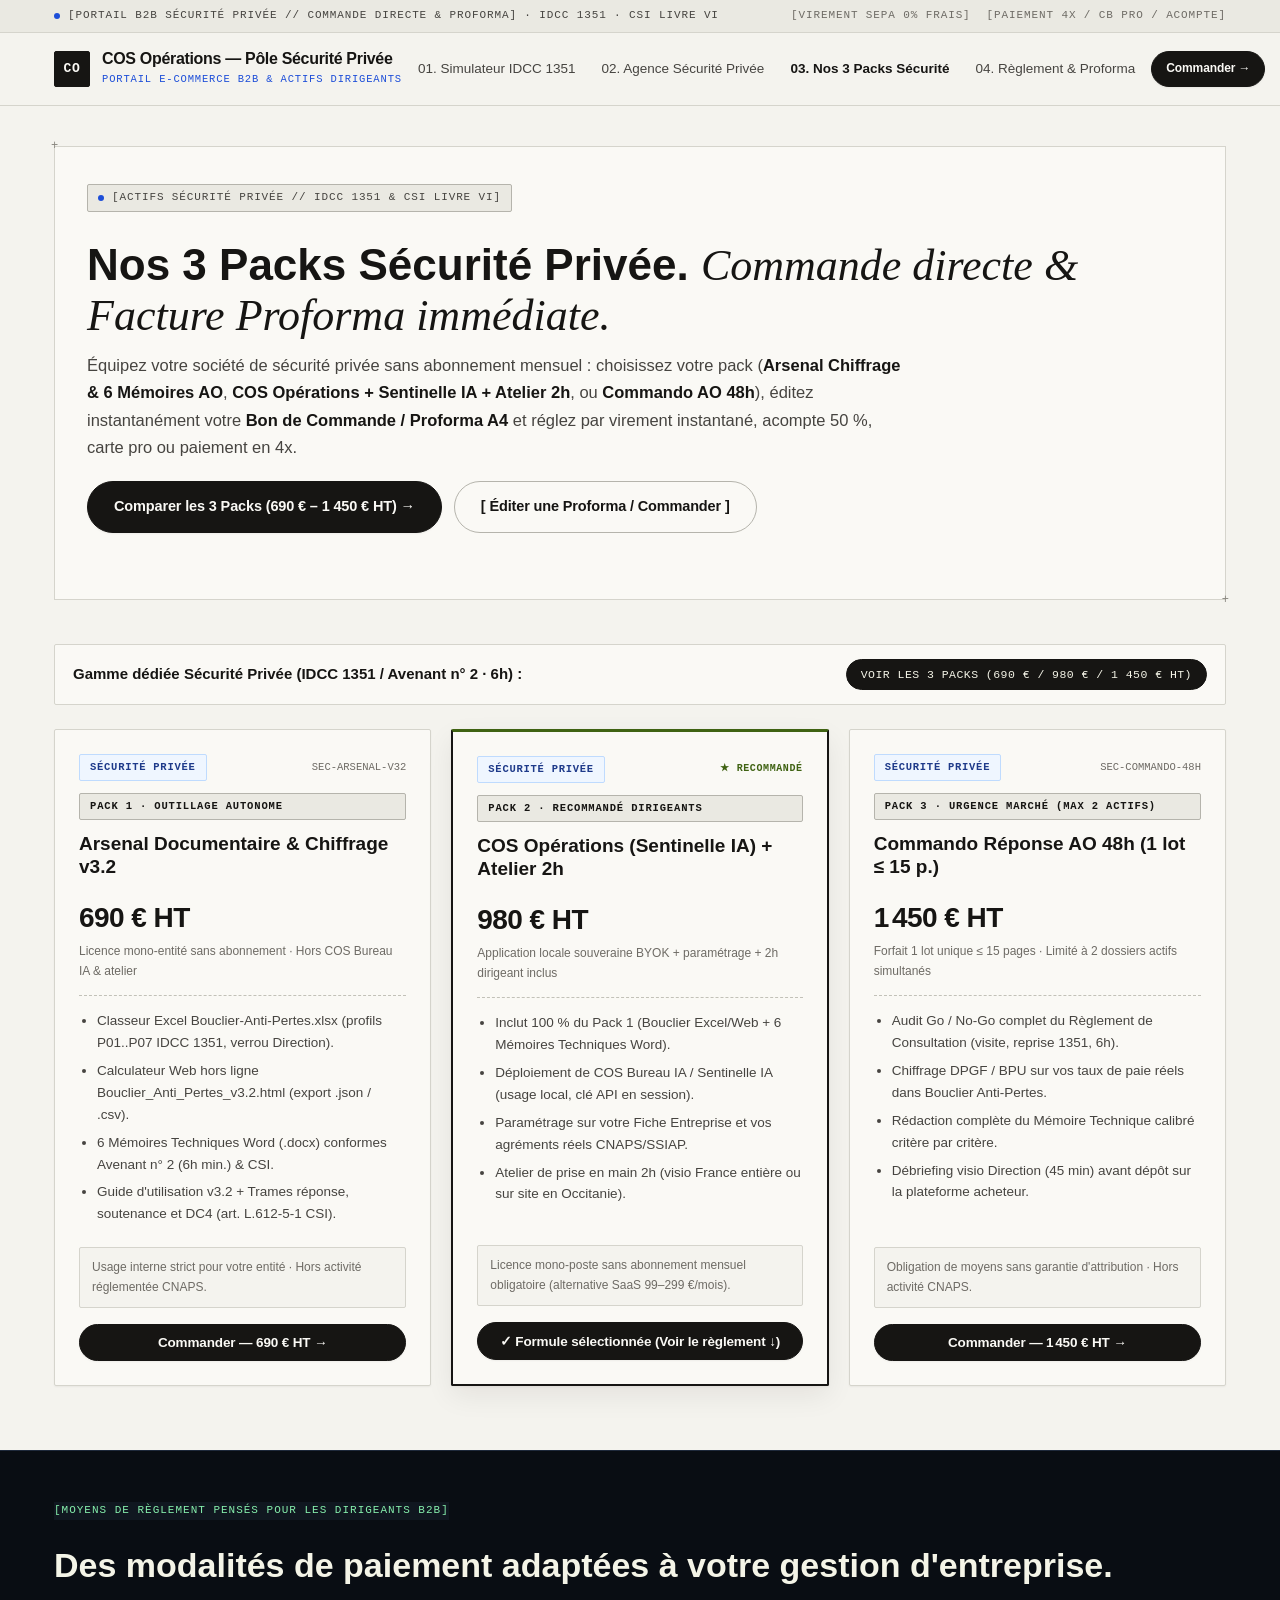
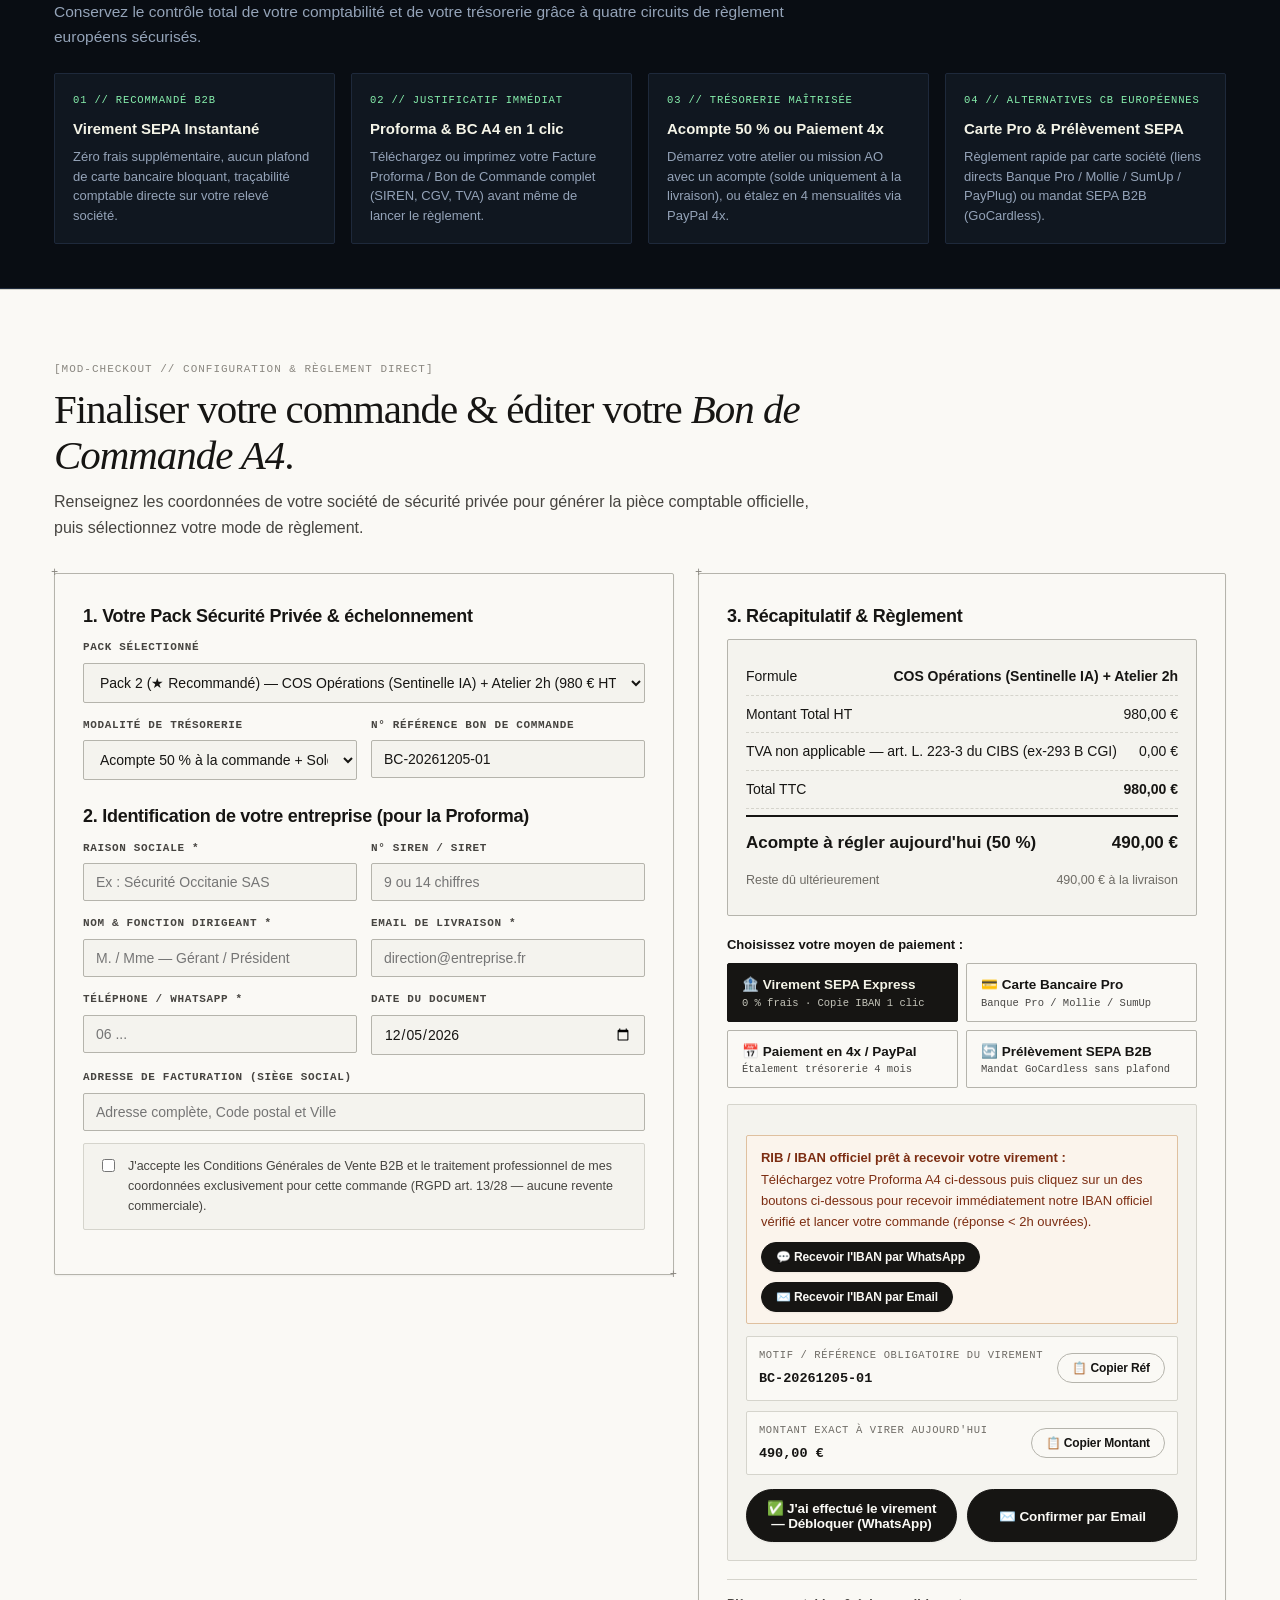
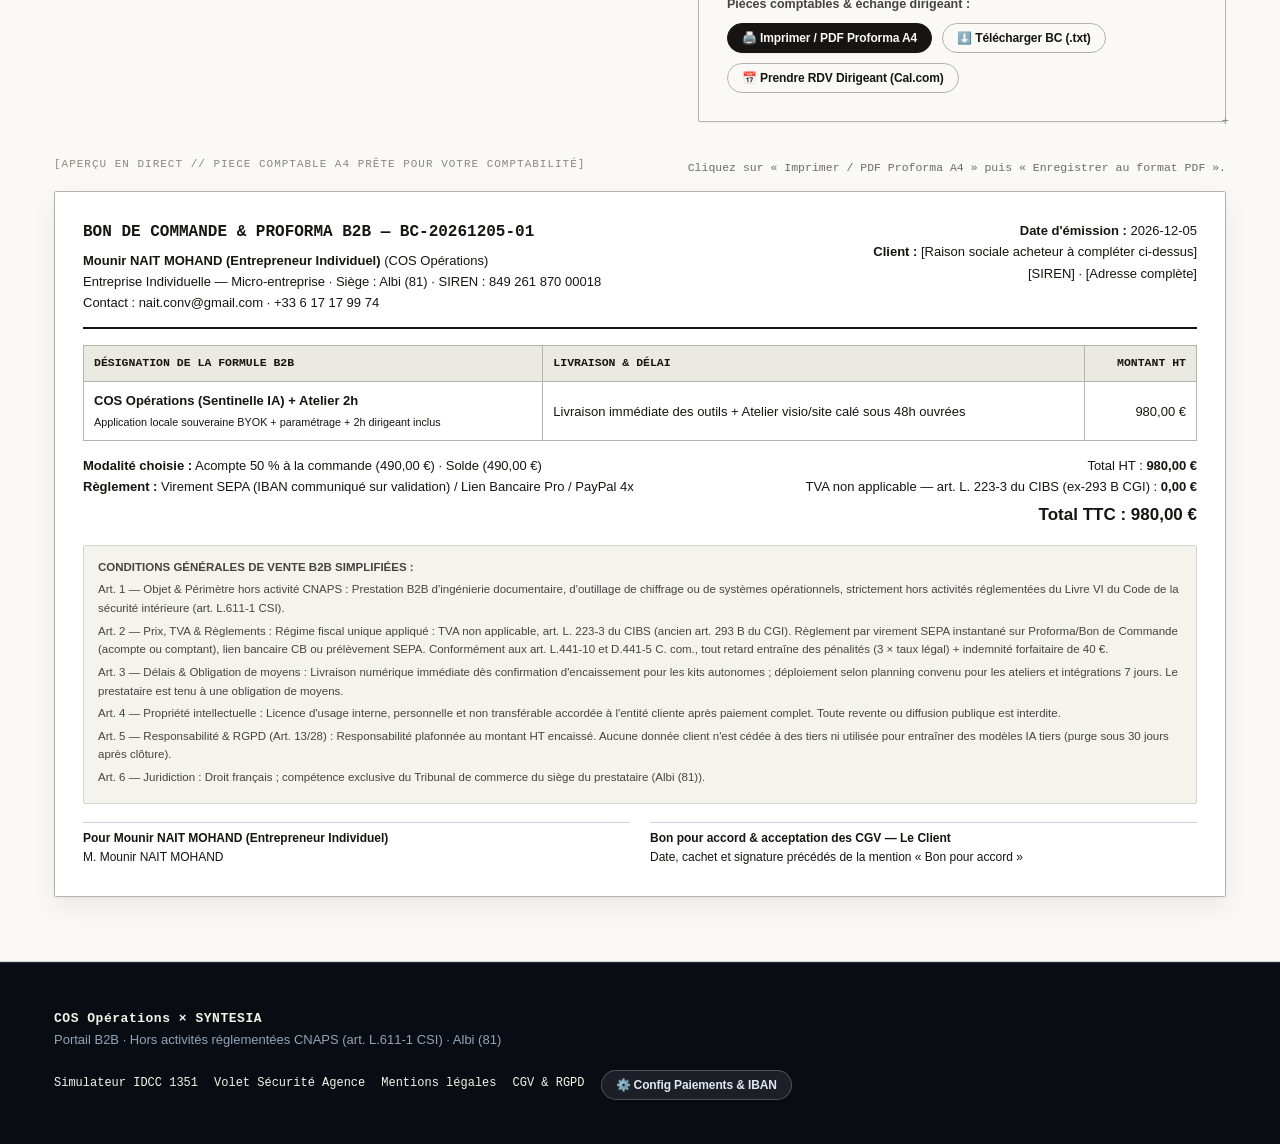
==== commit b5316414: "feat(boutique): séparation exclusive actifs Sécurité Privée (3 Packs 690/980/1450 € HT)" ====
--- a/boutique/index.html
+++ b/boutique/index.html
@@ -4,8 +4,8 @@
   <meta charset="UTF-8" />
   <meta name="viewport" content="width=device-width, initial-scale=1.0" />
   <meta http-equiv="Content-Security-Policy" content="default-src 'self'; script-src 'self'; style-src 'self' 'unsafe-inline'; img-src 'self' data:; connect-src 'self'; font-src 'self' data:; object-src 'none'; base-uri 'self';" />
-  <title>Boutique B2B &amp; Commande Directe — COS Opérations × SYNTESIA</title>
-  <meta name="description" content="Commandez nos formules B2B Sécurité Privée (IDCC 1351), BTP Relance Devis et Déploiement Agence SYNTESIA 7 Jours. Virement SEPA express, Proforma A4 instantanée, Carte Pro et paiement en 4x." />
+  <title>Boutique B2B Sécurité Privée &amp; Commande Directe — COS Opérations</title>
+  <meta name="description" content="Commandez nos 3 Packs B2B spécialisés Sécurité Privée (IDCC 1351 / CSI Livre VI) : Arsenal Chiffrage &amp; 6 Mémoires AO, COS Opérations (Sentinelle IA) et Commando 48h. Virement SEPA, Proforma A4, Carte Pro et 4x." />
   <link rel="icon" type="image/svg+xml" href="data:image/svg+xml,%3Csvg xmlns='http://www.w3.org/2000/svg' viewBox='0 0 36 36'%3E%3Crect width='36' height='36' fill='%23161513'/%3E%3Ctext x='50%25' y='54%25' dominant-baseline='middle' text-anchor='middle' fill='%23FAF9F5' font-family='monospace' font-weight='600' font-size='14'%3ECO%3C/text%3E%3C/svg%3E" />
   <link rel="stylesheet" href="../styles.css" />
   <link rel="stylesheet" href="boutique.css" />
@@ -17,7 +17,7 @@
     <div class="container tech-topbar-inner">
       <div class="tech-topbar-left">
         <span class="tech-dot"></span>
-        <span>[PORTAIL B2B // COMMANDE DIRECTE &amp; FACTURATION PROFORMA] &middot; SÉCURITÉ PRIVÉE · BTP · AGENCE SYNTESIA</span>
+        <span>[PORTAIL B2B SÉCURITÉ PRIVÉE // COMMANDE DIRECTE &amp; PROFORMA] &middot; IDCC 1351 · CSI LIVRE VI</span>
       </div>
       <div class="tech-topbar-right">
         <span>[VIREMENT SEPA 0% FRAIS]</span>
@@ -32,15 +32,15 @@
       <a class="brand" href="../index.html">
         <div class="brand-mark">CO</div>
         <div class="brand-text">
-          <strong>COS Opérations × SYNTESIA</strong>
-          <span>Portail E-Commerce B2B &amp; Actifs Métiers</span>
+          <strong>COS Opérations — Pôle Sécurité Privée</strong>
+          <span>Portail E-Commerce B2B &amp; Actifs Dirigeants</span>
         </div>
       </a>
 
       <nav class="nav-links" aria-label="Navigation boutique">
         <a href="../index.html#simulateur">01. Simulateur IDCC 1351</a>
-        <a href="../agence/securite-privee/index.html">02. Page Sécurité Privée</a>
-        <a href="#catalogue" style="color:var(--ink);font-weight:700">03. Catalogue Formules (5)</a>
+        <a href="../agence/securite-privee/index.html">02. Agence Sécurité Privée</a>
+        <a href="#catalogue" style="color:var(--ink);font-weight:700">03. Nos 3 Packs Sécurité</a>
         <a href="#checkout-section">04. Règlement &amp; Proforma</a>
       </nav>
 
@@ -90,33 +90,30 @@
     <section class="store-hero no-print">
       <div class="container">
         <div class="hero-frame" style="padding:36px 32px">
-          <span class="eyebrow">[CATALOGUE B2B DIRECT // LIVRAISON NUMÉRIQUE &amp; DÉPLOIEMENT CLÉ EN MAIN]</span>
+          <span class="eyebrow">[ACTIFS SÉCURITÉ PRIVÉE // IDCC 1351 &amp; CSI LIVRE VI]</span>
           <h1 style="margin:10px 0 12px;font-size:clamp(28px,4vw,44px);line-height:1.12">
-            Nos solutions prêtes à déployer. <span class="font-editorial-italic">Commande directe &amp; Facture Proforma immédiate.</span>
+            Nos 3 Packs Sécurité Privée. <span class="font-editorial-italic">Commande directe &amp; Facture Proforma immédiate.</span>
           </h1>
           <p class="hero-lead" style="margin-bottom:20px;max-width:820px">
-            Choisissez l'actif adapté à votre entreprise (<b>Sécurité Privée IDCC 1351</b>, <b>Bâtiment &amp; Rénovation</b> ou <b>Déploiement Agence SYNTESIA 7 Jours</b>), générez instantanément votre <b>Bon de Commande / Facture Proforma A4</b> et réglez selon votre préférence de trésorerie : virement bancaire instantané, acompte, carte pro européenne ou paiement en 4x.
+            Équipez votre société de sécurité privée sans abonnement mensuel : choisissez votre pack (<b>Arsenal Chiffrage &amp; 6 Mémoires AO</b>, <b>COS Opérations + Sentinelle IA + Atelier 2h</b>, ou <b>Commando AO 48h</b>), éditez instantanément votre <b>Bon de Commande / Proforma A4</b> et réglez par virement instantané, acompte 50 %, carte pro ou paiement en 4x.
           </p>
           <div class="hero-cta-row">
-            <a class="btn btn-primary btn-lg" href="#catalogue">Choisir ma formule (dès 390 € HT) &rarr;</a>
-            <a class="btn btn-lg" href="#checkout-section">[ Générer un Bon de Commande / Proforma ]</a>
+            <a class="btn btn-primary btn-lg" href="#catalogue">Comparer les 3 Packs (690 € – 1 450 € HT) &rarr;</a>
+            <a class="btn btn-lg" href="#checkout-section">[ Éditer une Proforma / Commander ]</a>
           </div>
         </div>
       </div>
     </section>
 
-    <!-- Catalogue des 5 Actifs -->
+    <!-- Catalogue des 3 Actifs Sécurité Privée -->
     <section id="catalogue" class="section no-print" style="padding-top:16px">
       <div class="container">
         <div class="store-filter-bar">
           <div>
-            <strong style="font-size:15px">Filtrer par domaine d'activité :</strong>
-          </div>
-          <div class="filter-pills" role="group" aria-label="Filtres catalogue">
-            <button class="filter-btn active" type="button" data-filter="all">Toutes nos formules (5)</button>
-            <button class="filter-btn" type="button" data-filter="securite">Sécurité Privée (3)</button>
-            <button class="filter-btn" type="button" data-filter="btp">BTP &amp; Rénovation (1)</button>
-            <button class="filter-btn" type="button" data-filter="agence">Agence Clé en Main (1)</button>
+            <strong style="font-size:15px">Gamme dédiée Sécurité Privée (IDCC 1351 / Avenant n° 2 · 6h) :</strong>
+          </div>
+          <div class="filter-pills" role="group" aria-label="Sélection rapide">
+            <button class="filter-btn active" type="button" data-filter="all">Voir les 3 Packs (690 € / 980 € / 1 450 € HT)</button>
           </div>
         </div>
 
@@ -146,8 +143,8 @@
           </div>
           <div class="night-adv-card">
             <span class="adv-tag">03 // TRÉSORERIE MAÎTRISÉE</span>
-            <h4>Acompte 40/50 % ou 4x</h4>
-            <p>Démarrez votre atelier ou déploiement avec un acompte (solde uniquement à la livraison), ou étalez en 4 mensualités via PayPal 4x.</p>
+            <h4>Acompte 50 % ou Paiement 4x</h4>
+            <p>Démarrez votre atelier ou mission AO avec un acompte (solde uniquement à la livraison), ou étalez en 4 mensualités via PayPal 4x.</p>
           </div>
           <div class="night-adv-card">
             <span class="adv-tag">04 // ALTERNATIVES CB EUROPÉENNES</span>
@@ -164,23 +161,21 @@
         <div class="section-head no-print">
           <span class="section-tag">[MOD-CHECKOUT // CONFIGURATION &amp; RÈGLEMENT DIRECT]</span>
           <h2>Finaliser votre commande &amp; éditer votre <span class="font-editorial-italic">Bon de Commande A4</span>.</h2>
-          <p>Renseignez les coordonnées de votre société pour générer la pièce comptable officielle, puis sélectionnez votre mode de règlement.</p>
+          <p>Renseignez les coordonnées de votre société de sécurité privée pour générer la pièce comptable officielle, puis sélectionnez votre mode de règlement.</p>
         </div>
 
         <div class="checkout-grid no-print">
           <!-- Colonne Gauche : Paramètres commande & fiche entreprise -->
           <div class="panel-card">
-            <h3>1. Votre formule &amp; échelonnement</h3>
+            <h3>1. Votre Pack Sécurité Privée &amp; échelonnement</h3>
 
             <div class="form-grid-2">
               <div class="field" style="grid-column:1/-1">
-                <label for="ordFormula">Formule sélectionnée</label>
+                <label for="ordFormula">Pack sélectionné</label>
                 <select id="ordFormula">
-                  <option value="1">Pack 1 (Sécurité) — Arsenal Documentaire &amp; Chiffrage v3.2 (690 € HT)</option>
-                  <option value="2" selected>Pack 2 (Sécurité ★) — COS Opérations (Sentinelle IA) + Atelier 2h (980 € HT)</option>
-                  <option value="3">Pack 3 (Sécurité) — Commando Réponse AO 48h (1 450 € HT)</option>
-                  <option value="4">Formule 4 (BTP) — Kit Relance Devis &amp; Bouclier Conformité (390 € HT)</option>
-                  <option value="5">Formule 5 (Agence) — Pack Déploiement Intégral 7 Jours SYNTESIA (1 490 € HT)</option>
+                  <option value="1">Pack 1 — Arsenal Documentaire &amp; Chiffrage v3.2 (690 € HT)</option>
+                  <option value="2" selected>Pack 2 (★ Recommandé) — COS Opérations (Sentinelle IA) + Atelier 2h (980 € HT)</option>
+                  <option value="3">Pack 3 (Urgence 48h) — Commando Réponse AO 48h · 1 lot ≤ 15 p. (1 450 € HT)</option>
                 </select>
               </div>
 
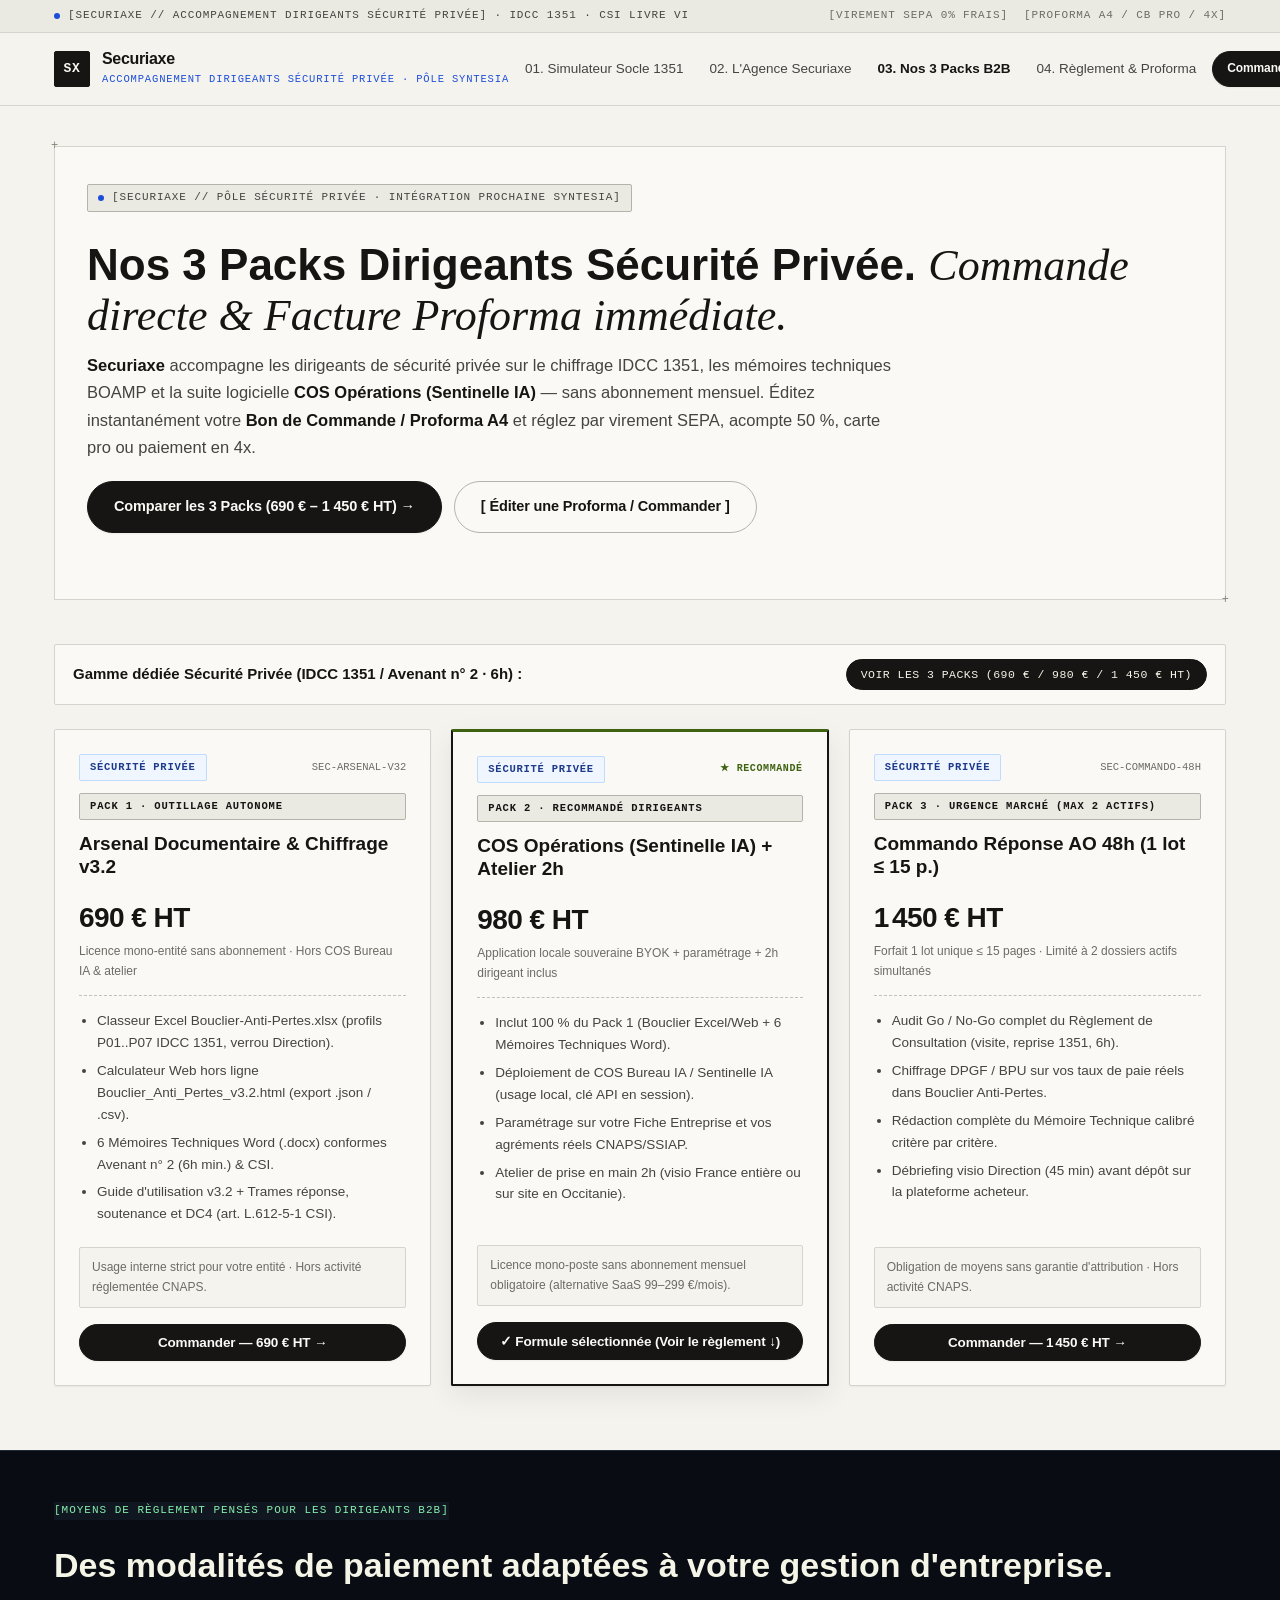
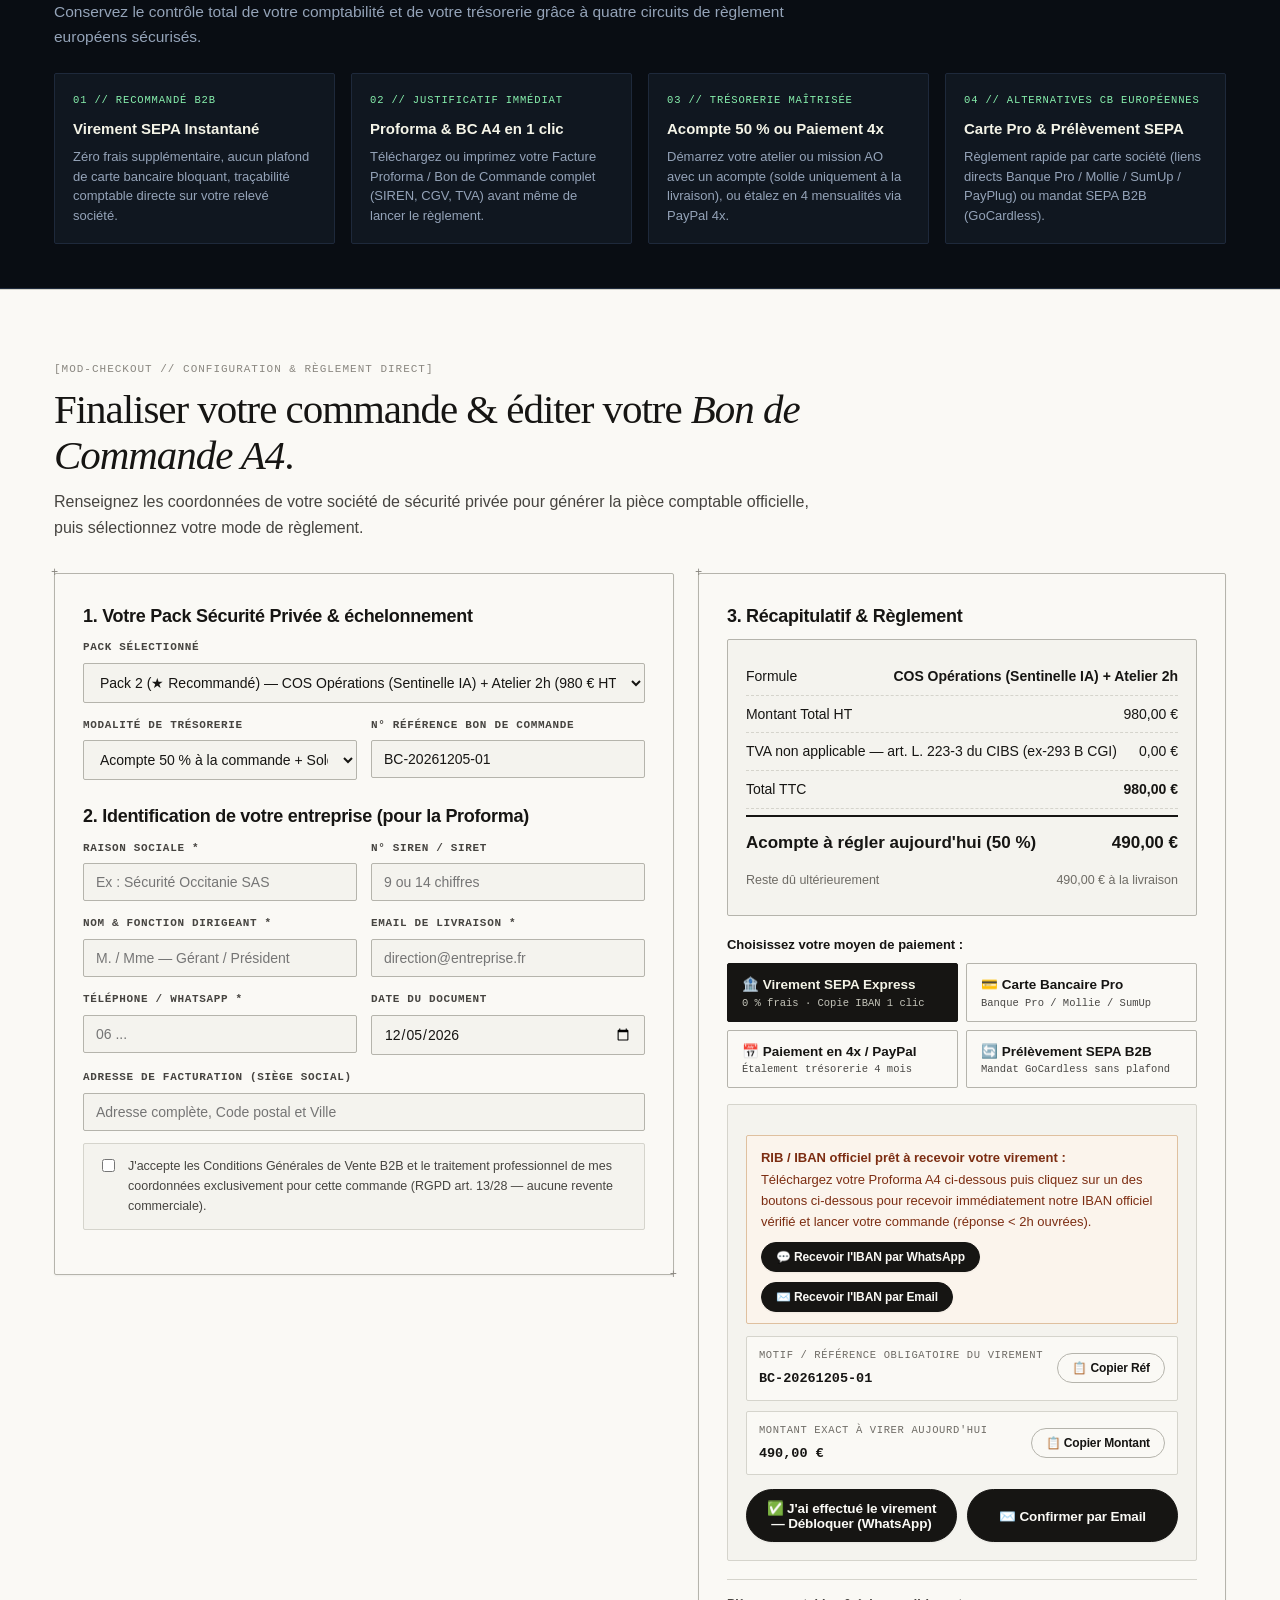
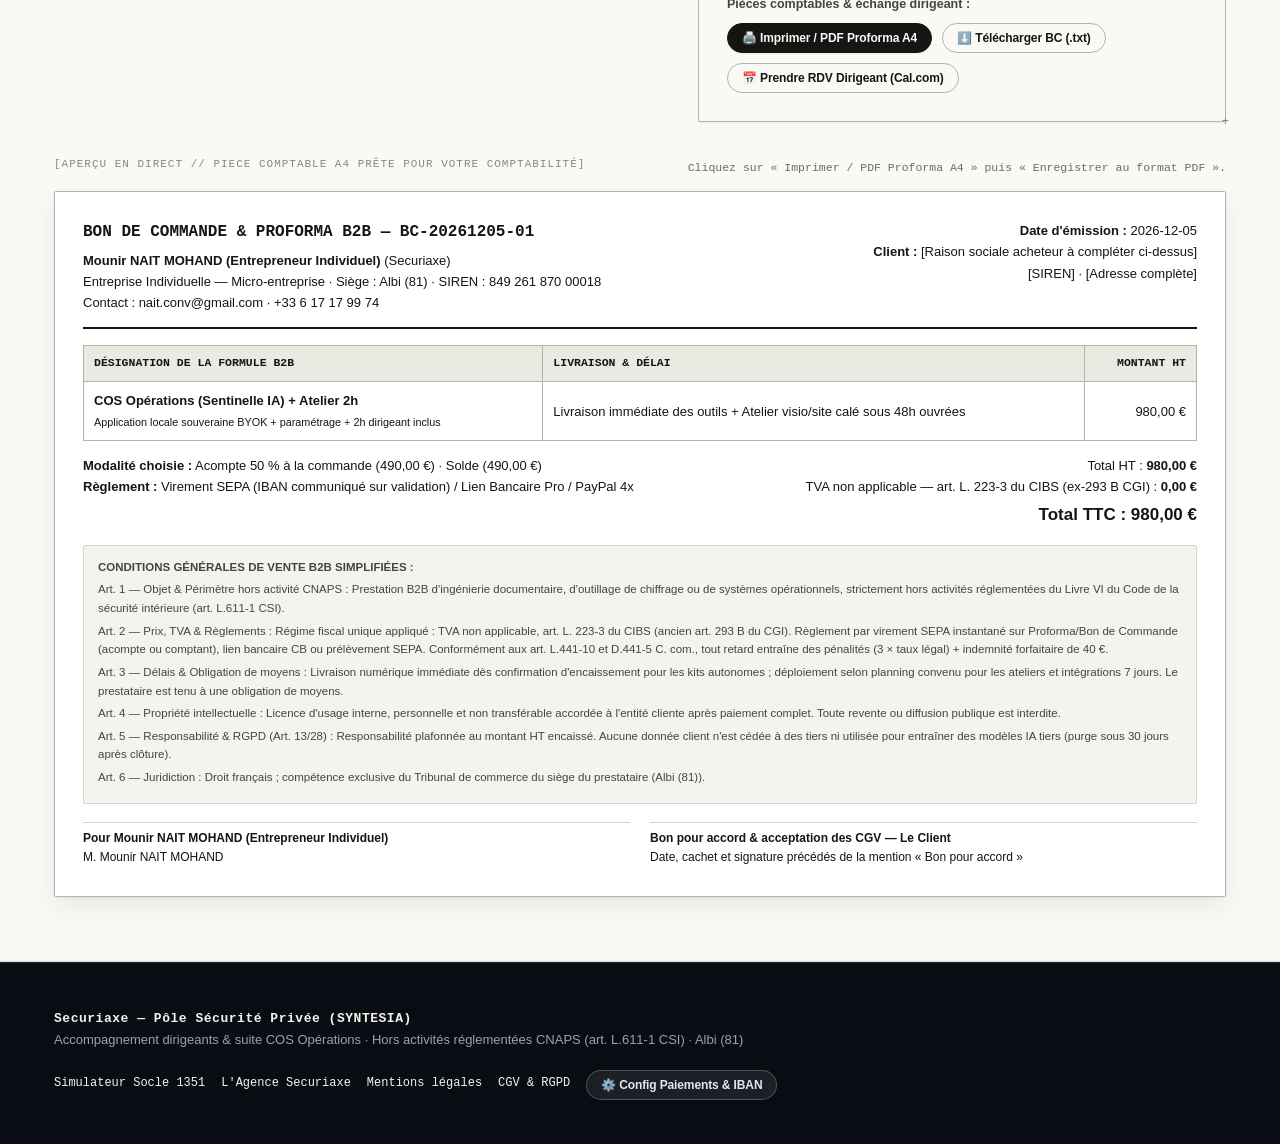
==== commit 1f6e82f2: "feat(brand): déploiement identité officielle Securiaxe + stratégie Socle 1351" ====
--- a/boutique/index.html
+++ b/boutique/index.html
@@ -4,9 +4,9 @@
   <meta charset="UTF-8" />
   <meta name="viewport" content="width=device-width, initial-scale=1.0" />
   <meta http-equiv="Content-Security-Policy" content="default-src 'self'; script-src 'self'; style-src 'self' 'unsafe-inline'; img-src 'self' data:; connect-src 'self'; font-src 'self' data:; object-src 'none'; base-uri 'self';" />
-  <title>Boutique B2B Sécurité Privée &amp; Commande Directe — COS Opérations</title>
-  <meta name="description" content="Commandez nos 3 Packs B2B spécialisés Sécurité Privée (IDCC 1351 / CSI Livre VI) : Arsenal Chiffrage &amp; 6 Mémoires AO, COS Opérations (Sentinelle IA) et Commando 48h. Virement SEPA, Proforma A4, Carte Pro et 4x." />
-  <link rel="icon" type="image/svg+xml" href="data:image/svg+xml,%3Csvg xmlns='http://www.w3.org/2000/svg' viewBox='0 0 36 36'%3E%3Crect width='36' height='36' fill='%23161513'/%3E%3Ctext x='50%25' y='54%25' dominant-baseline='middle' text-anchor='middle' fill='%23FAF9F5' font-family='monospace' font-weight='600' font-size='14'%3ECO%3C/text%3E%3C/svg%3E" />
+  <title>Securiaxe — Boutique B2B Dirigeants Sécurité Privée &amp; Commande Directe</title>
+  <meta name="description" content="Securiaxe (futur pôle intégré SYNTESIA) équipe les dirigeants de sécurité privée (IDCC 1351 / CSI) : Arsenal Chiffrage &amp; 6 Mémoires AO, suite COS Opérations (Sentinelle IA) et Commando 48h." />
+  <link rel="icon" type="image/svg+xml" href="data:image/svg+xml,%3Csvg xmlns='http://www.w3.org/2000/svg' viewBox='0 0 36 36'%3E%3Crect width='36' height='36' fill='%23161513'/%3E%3Ctext x='50%25' y='54%25' dominant-baseline='middle' text-anchor='middle' fill='%23FAF9F5' font-family='monospace' font-weight='600' font-size='14'%3ESX%3C/text%3E%3C/svg%3E" />
   <link rel="stylesheet" href="../styles.css" />
   <link rel="stylesheet" href="boutique.css" />
 </head>
@@ -17,11 +17,11 @@
     <div class="container tech-topbar-inner">
       <div class="tech-topbar-left">
         <span class="tech-dot"></span>
-        <span>[PORTAIL B2B SÉCURITÉ PRIVÉE // COMMANDE DIRECTE &amp; PROFORMA] &middot; IDCC 1351 · CSI LIVRE VI</span>
+        <span>[SECURIAXE // ACCOMPAGNEMENT DIRIGEANTS SÉCURITÉ PRIVÉE] &middot; IDCC 1351 · CSI LIVRE VI</span>
       </div>
       <div class="tech-topbar-right">
         <span>[VIREMENT SEPA 0% FRAIS]</span>
-        <span>[PAIEMENT 4X / CB PRO / ACOMPTE]</span>
+        <span>[PROFORMA A4 / CB PRO / 4X]</span>
       </div>
     </div>
   </div>
@@ -30,17 +30,17 @@
   <header class="site-header no-print">
     <div class="container header-inner">
       <a class="brand" href="../index.html">
-        <div class="brand-mark">CO</div>
+        <div class="brand-mark">SX</div>
         <div class="brand-text">
-          <strong>COS Opérations — Pôle Sécurité Privée</strong>
-          <span>Portail E-Commerce B2B &amp; Actifs Dirigeants</span>
+          <strong>Securiaxe</strong>
+          <span>Accompagnement Dirigeants Sécurité Privée · Pôle SYNTESIA</span>
         </div>
       </a>
 
       <nav class="nav-links" aria-label="Navigation boutique">
-        <a href="../index.html#simulateur">01. Simulateur IDCC 1351</a>
-        <a href="../agence/securite-privee/index.html">02. Agence Sécurité Privée</a>
-        <a href="#catalogue" style="color:var(--ink);font-weight:700">03. Nos 3 Packs Sécurité</a>
+        <a href="../index.html#simulateur">01. Simulateur Socle 1351</a>
+        <a href="../agence/securite-privee/index.html">02. L'Agence Securiaxe</a>
+        <a href="#catalogue" style="color:var(--ink);font-weight:700">03. Nos 3 Packs B2B</a>
         <a href="#checkout-section">04. Règlement &amp; Proforma</a>
       </nav>
 
@@ -55,7 +55,7 @@
     <div class="container">
       <div style="display:flex;justify-content:space-between;align-items:center;flex-wrap:wrap;gap:10px;margin-bottom:12px">
         <div>
-          <strong style="font-size:16px;color:var(--ink)">⚙️ Configuration Encaissements &amp; IBAN (Sans Stripe)</strong>
+          <strong style="font-size:16px;color:var(--ink)">⚙️ Configuration Encaissements &amp; IBAN — Securiaxe</strong>
           <div style="font-size:12.5px;color:var(--ink-muted)">Renseignez vos coordonnées bancaires et liens de paiement puis téléchargez <code>site-config.js</code> pour mettre à jour votre hébergement o2switch en 10 secondes.</div>
         </div>
         <button id="btnCloseAdmin" class="btn btn-sm" type="button">Fermer</button>
@@ -90,12 +90,12 @@
     <section class="store-hero no-print">
       <div class="container">
         <div class="hero-frame" style="padding:36px 32px">
-          <span class="eyebrow">[ACTIFS SÉCURITÉ PRIVÉE // IDCC 1351 &amp; CSI LIVRE VI]</span>
+          <span class="eyebrow">[SECURIAXE // PÔLE SÉCURITÉ PRIVÉE · INTÉGRATION PROCHAINE SYNTESIA]</span>
           <h1 style="margin:10px 0 12px;font-size:clamp(28px,4vw,44px);line-height:1.12">
-            Nos 3 Packs Sécurité Privée. <span class="font-editorial-italic">Commande directe &amp; Facture Proforma immédiate.</span>
+            Nos 3 Packs Dirigeants Sécurité Privée. <span class="font-editorial-italic">Commande directe &amp; Facture Proforma immédiate.</span>
           </h1>
           <p class="hero-lead" style="margin-bottom:20px;max-width:820px">
-            Équipez votre société de sécurité privée sans abonnement mensuel : choisissez votre pack (<b>Arsenal Chiffrage &amp; 6 Mémoires AO</b>, <b>COS Opérations + Sentinelle IA + Atelier 2h</b>, ou <b>Commando AO 48h</b>), éditez instantanément votre <b>Bon de Commande / Proforma A4</b> et réglez par virement instantané, acompte 50 %, carte pro ou paiement en 4x.
+            <b>Securiaxe</b> accompagne les dirigeants de sécurité privée sur le chiffrage IDCC 1351, les mémoires techniques BOAMP et la suite logicielle <b>COS Opérations (Sentinelle IA)</b> — sans abonnement mensuel. Éditez instantanément votre <b>Bon de Commande / Proforma A4</b> et réglez par virement SEPA, acompte 50 %, carte pro ou paiement en 4x.
           </p>
           <div class="hero-cta-row">
             <a class="btn btn-primary btn-lg" href="#catalogue">Comparer les 3 Packs (690 € – 1 450 € HT) &rarr;</a>
@@ -396,12 +396,12 @@
   <footer class="site-footer no-print">
     <div class="container footer-grid">
       <div>
-        <strong>COS Opérations × SYNTESIA</strong><br />
-        <span>Portail B2B · Hors activités réglementées CNAPS (art. L.611-1 CSI) · Albi (81)</span>
+        <strong>Securiaxe — Pôle Sécurité Privée (SYNTESIA)</strong><br />
+        <span>Accompagnement dirigeants &amp; suite COS Opérations · Hors activités réglementées CNAPS (art. L.611-1 CSI) · Albi (81)</span>
       </div>
       <div style="display:flex;gap:16px;align-items:center;flex-wrap:wrap">
-        <a href="../index.html#simulateur">Simulateur IDCC 1351</a>
-        <a href="../agence/securite-privee/index.html">Volet Sécurité Agence</a>
+        <a href="../index.html#simulateur">Simulateur Socle 1351</a>
+        <a href="../agence/securite-privee/index.html">L'Agence Securiaxe</a>
         <a href="../mentions-legales.html">Mentions légales</a>
         <a href="../cgv-rgpd.html">CGV &amp; RGPD</a>
         <button id="btnOpenStoreAdmin" class="btn btn-sm" type="button" style="background:rgba(255,255,255,0.08);color:#e2e8f0;border-color:rgba(255,255,255,0.22)">⚙️ Config Paiements &amp; IBAN</button>
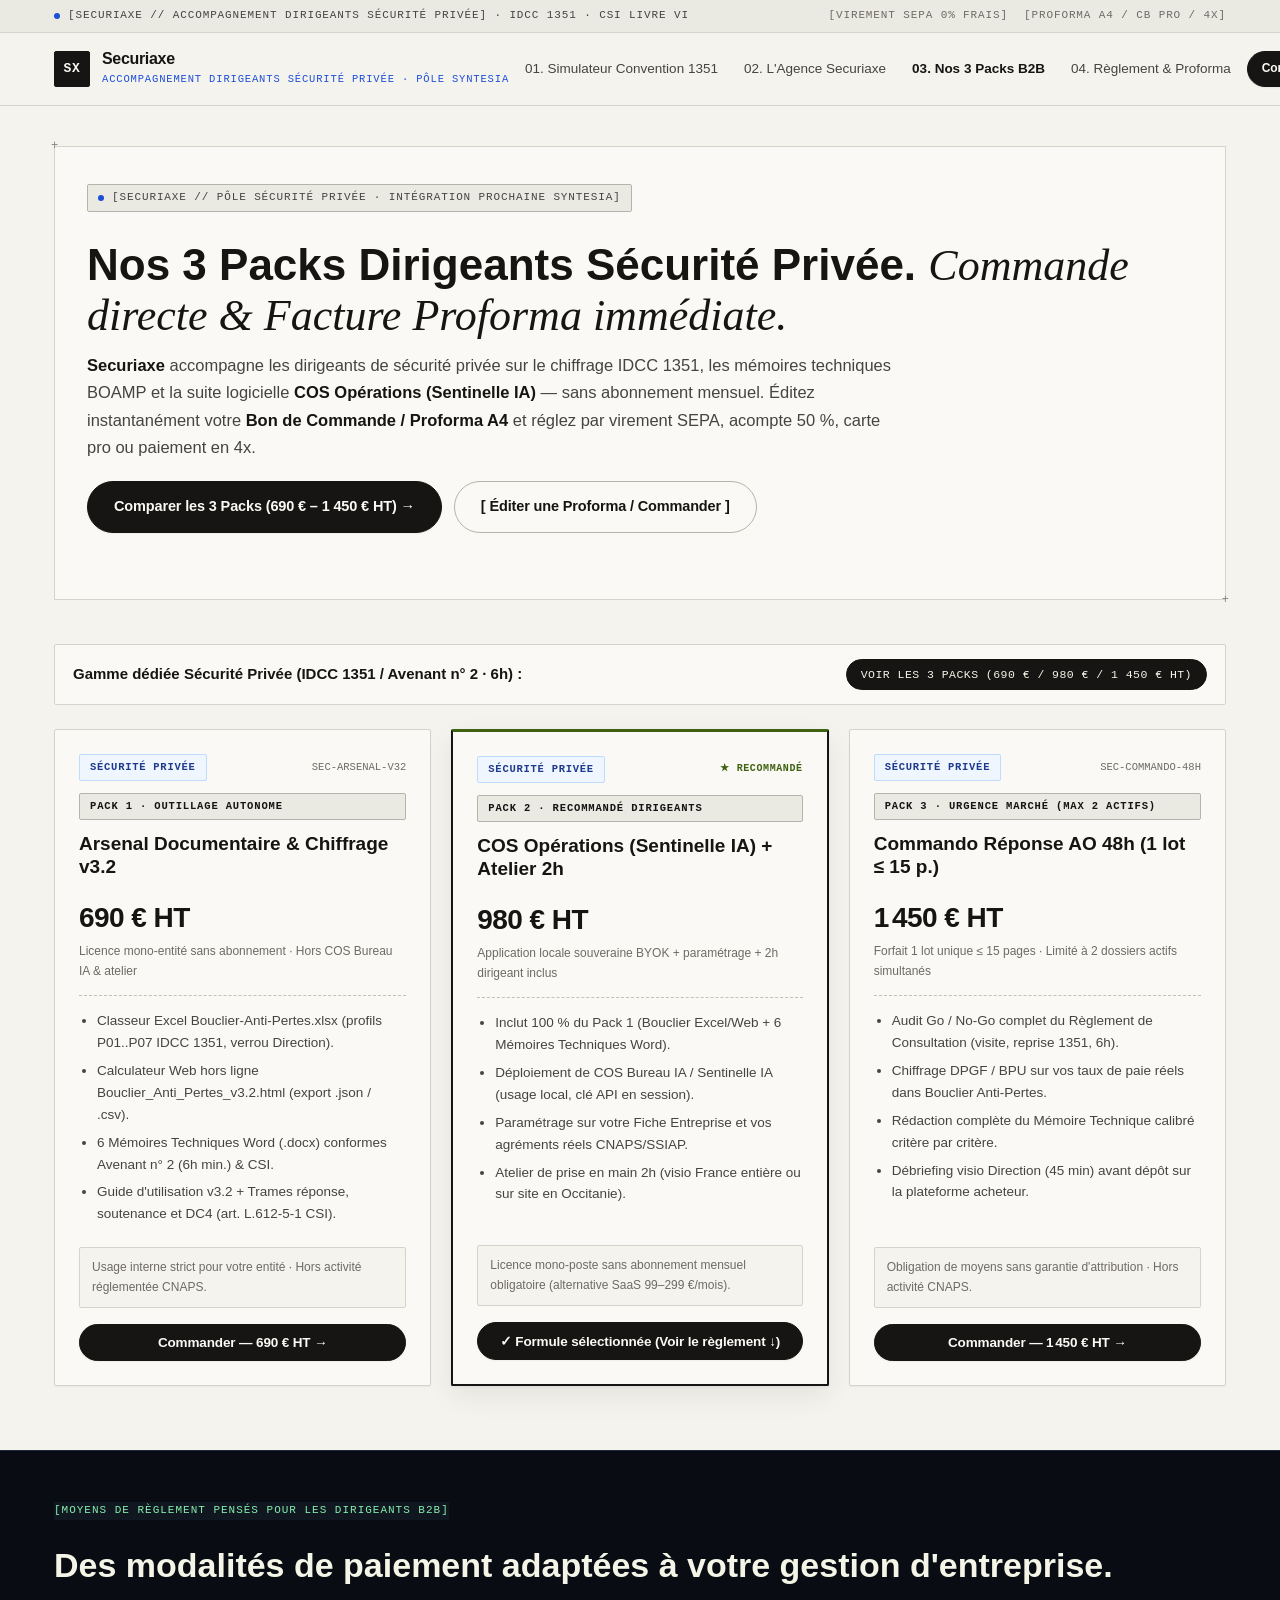
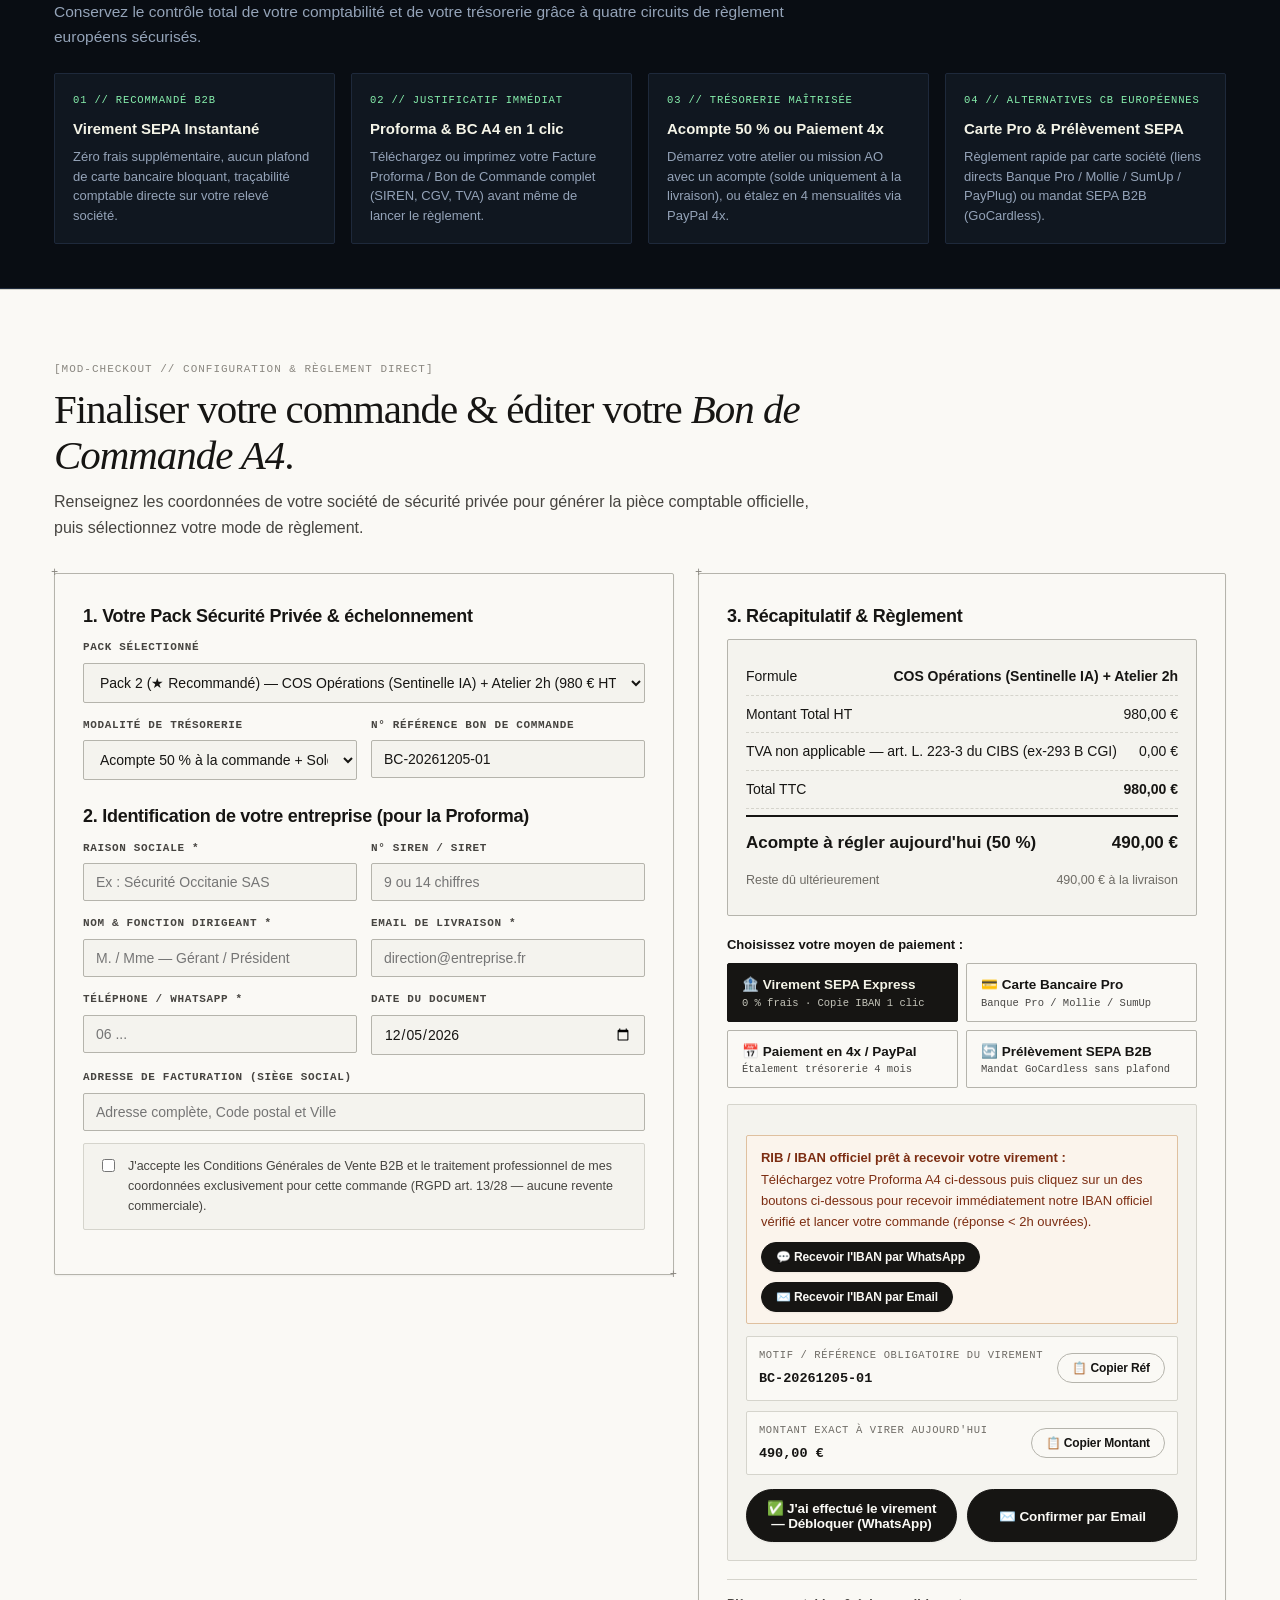
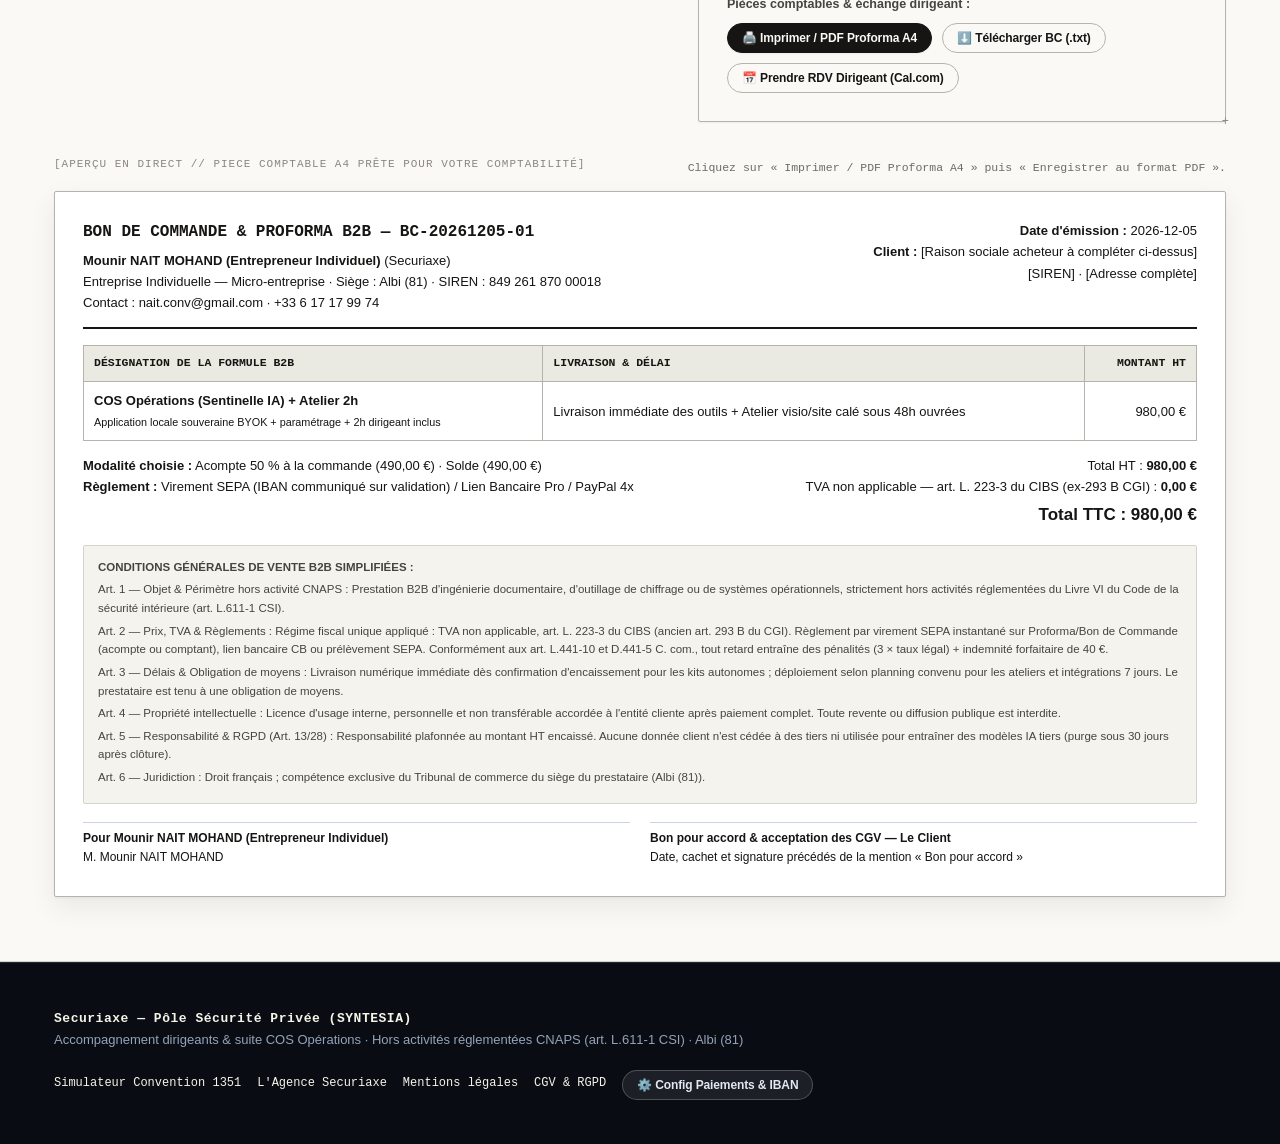
==== commit 881c35f9: "feat(brand): adoption convention1351.fr comme porte d'entree du simulateur Securiaxe" ====
--- a/boutique/index.html
+++ b/boutique/index.html
@@ -38,7 +38,7 @@
       </a>
 
       <nav class="nav-links" aria-label="Navigation boutique">
-        <a href="../index.html#simulateur">01. Simulateur Socle 1351</a>
+        <a href="../index.html#simulateur">01. Simulateur Convention 1351</a>
         <a href="../agence/securite-privee/index.html">02. L'Agence Securiaxe</a>
         <a href="#catalogue" style="color:var(--ink);font-weight:700">03. Nos 3 Packs B2B</a>
         <a href="#checkout-section">04. Règlement &amp; Proforma</a>
@@ -400,7 +400,7 @@
         <span>Accompagnement dirigeants &amp; suite COS Opérations · Hors activités réglementées CNAPS (art. L.611-1 CSI) · Albi (81)</span>
       </div>
       <div style="display:flex;gap:16px;align-items:center;flex-wrap:wrap">
-        <a href="../index.html#simulateur">Simulateur Socle 1351</a>
+        <a href="../index.html#simulateur">Simulateur Convention 1351</a>
         <a href="../agence/securite-privee/index.html">L'Agence Securiaxe</a>
         <a href="../mentions-legales.html">Mentions légales</a>
         <a href="../cgv-rgpd.html">CGV &amp; RGPD</a>
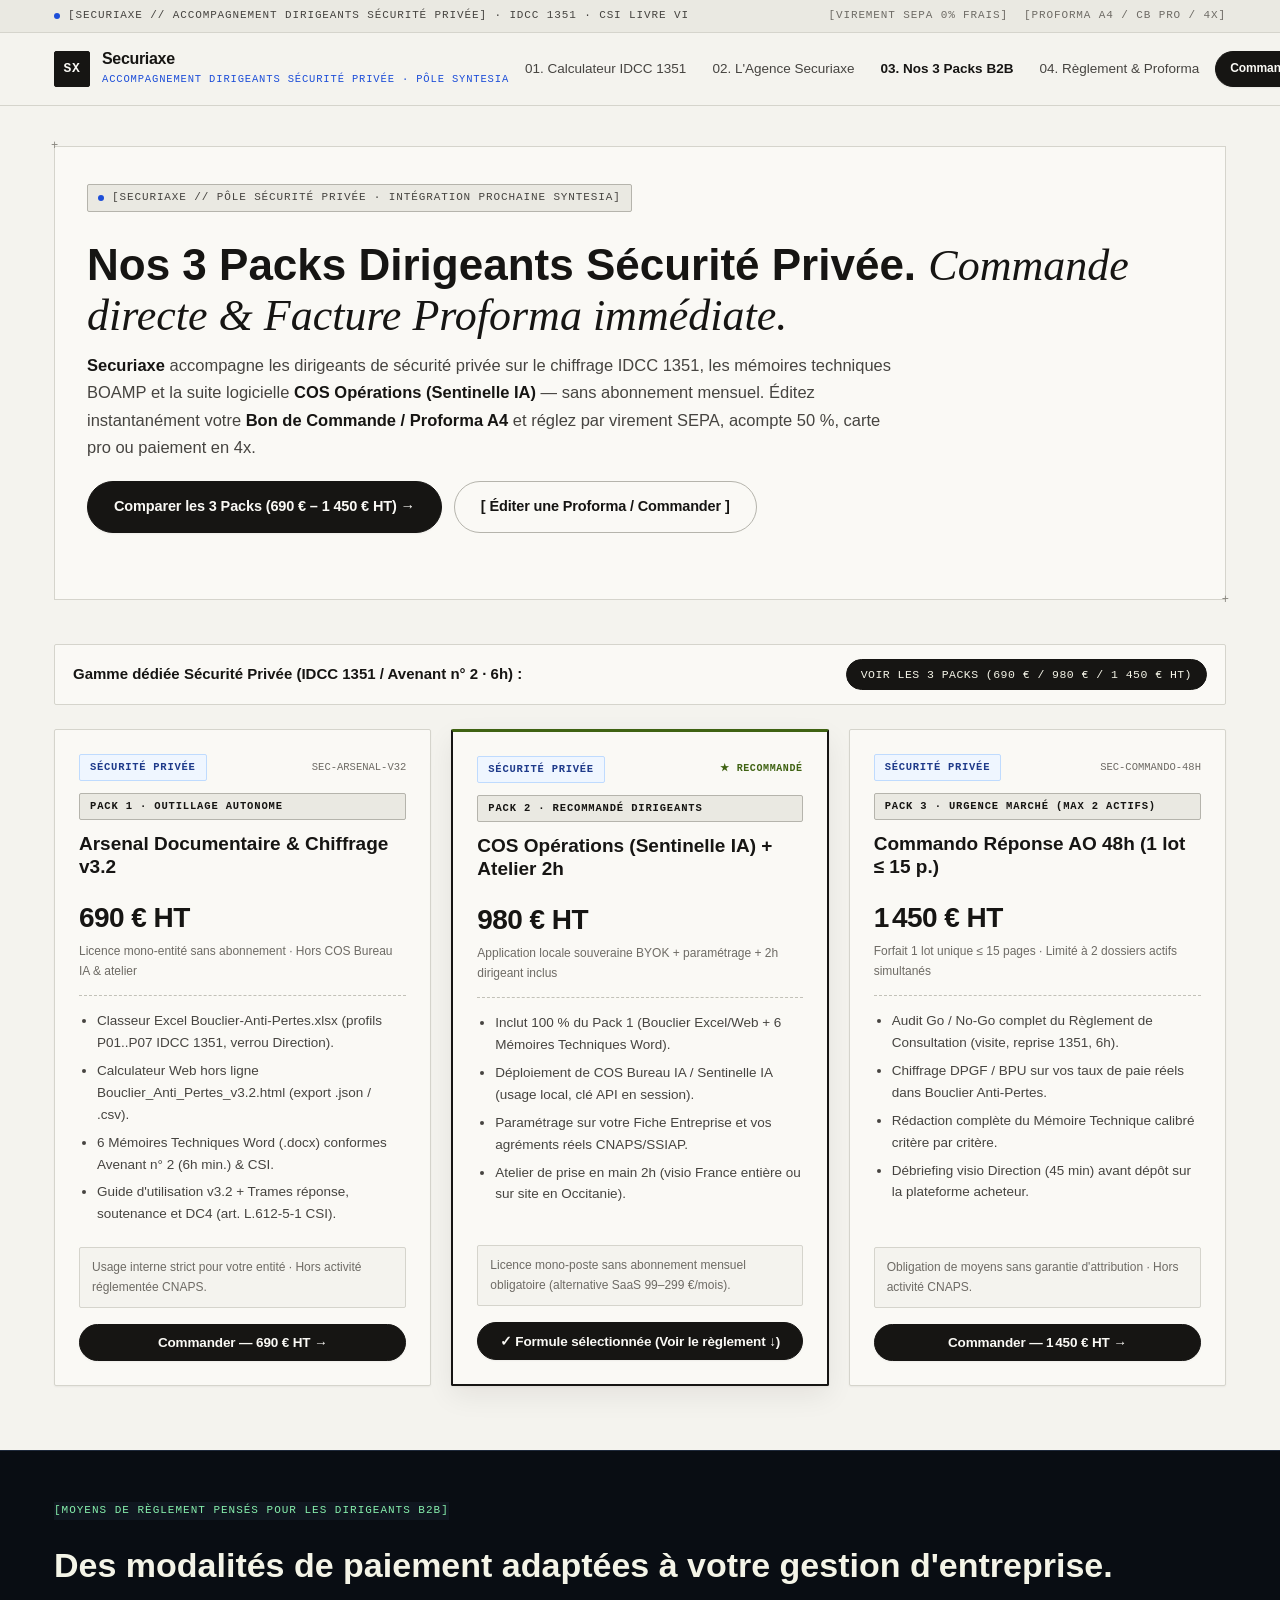
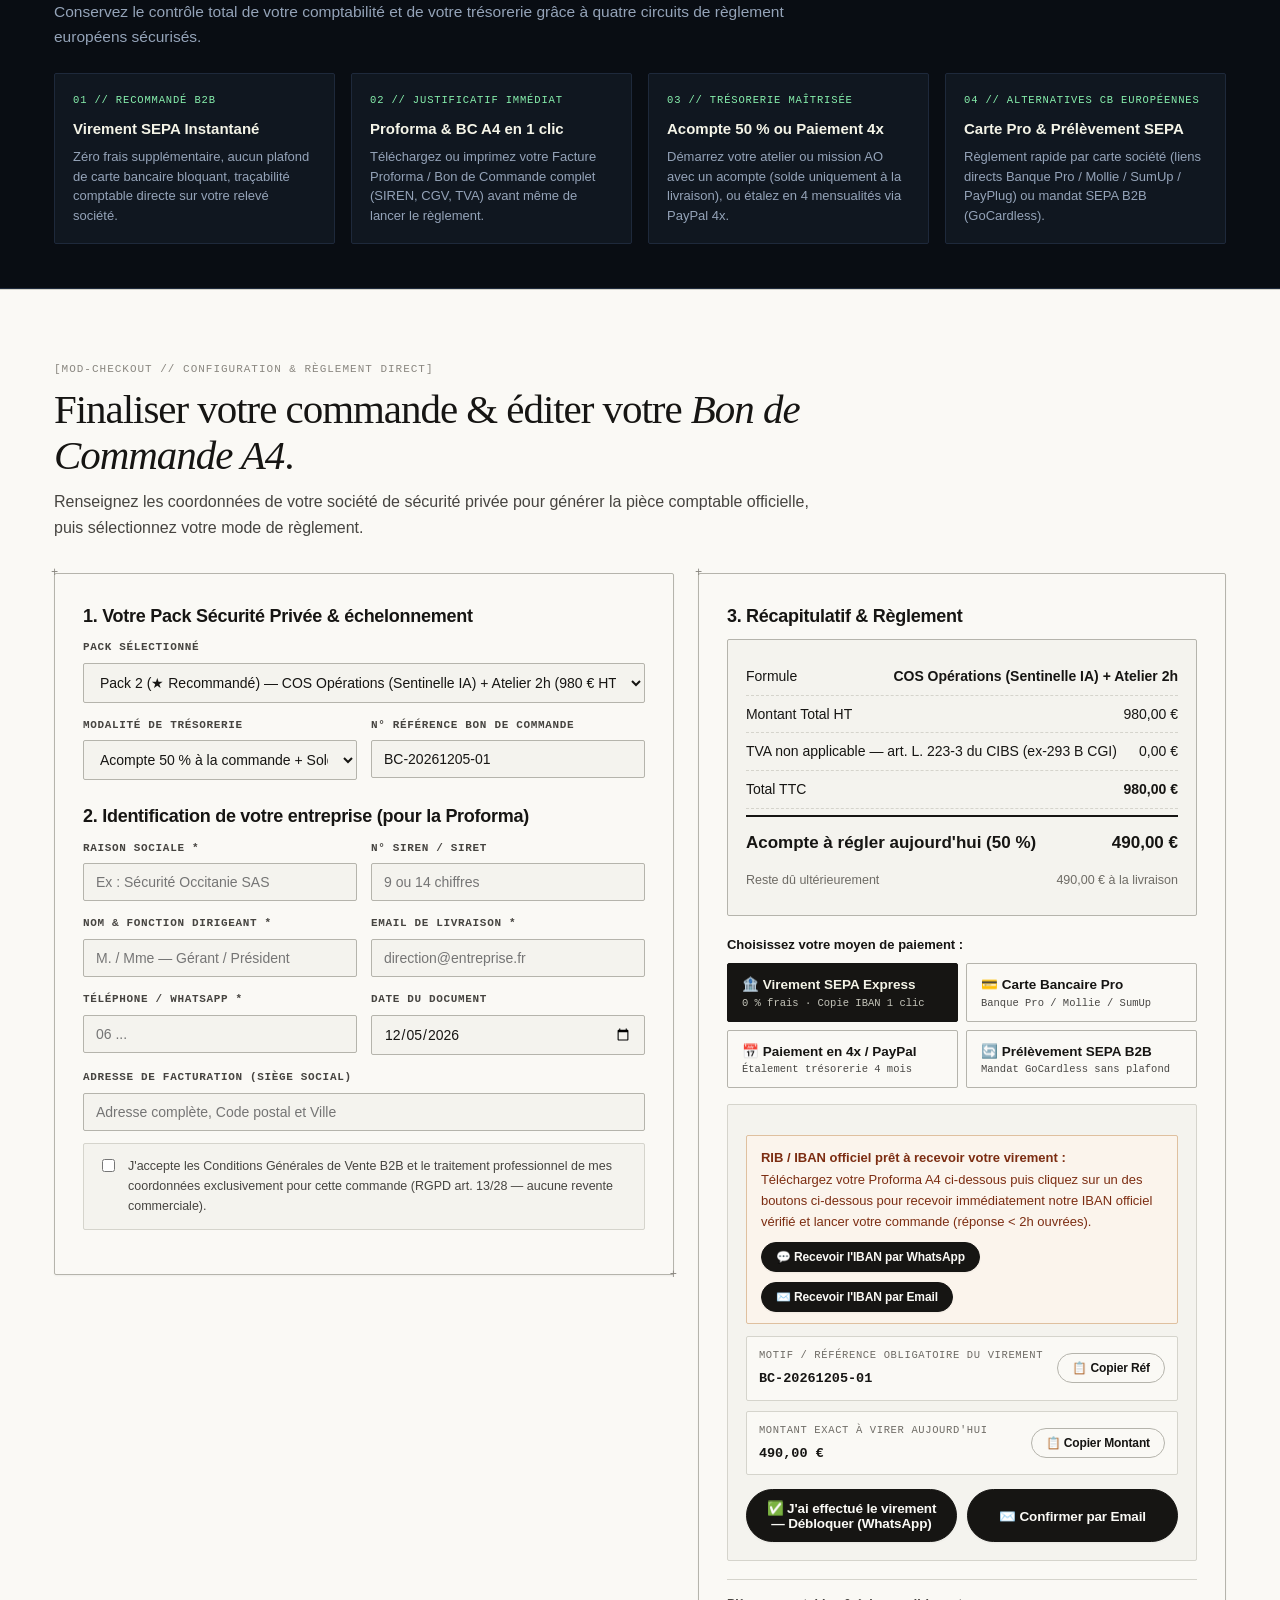
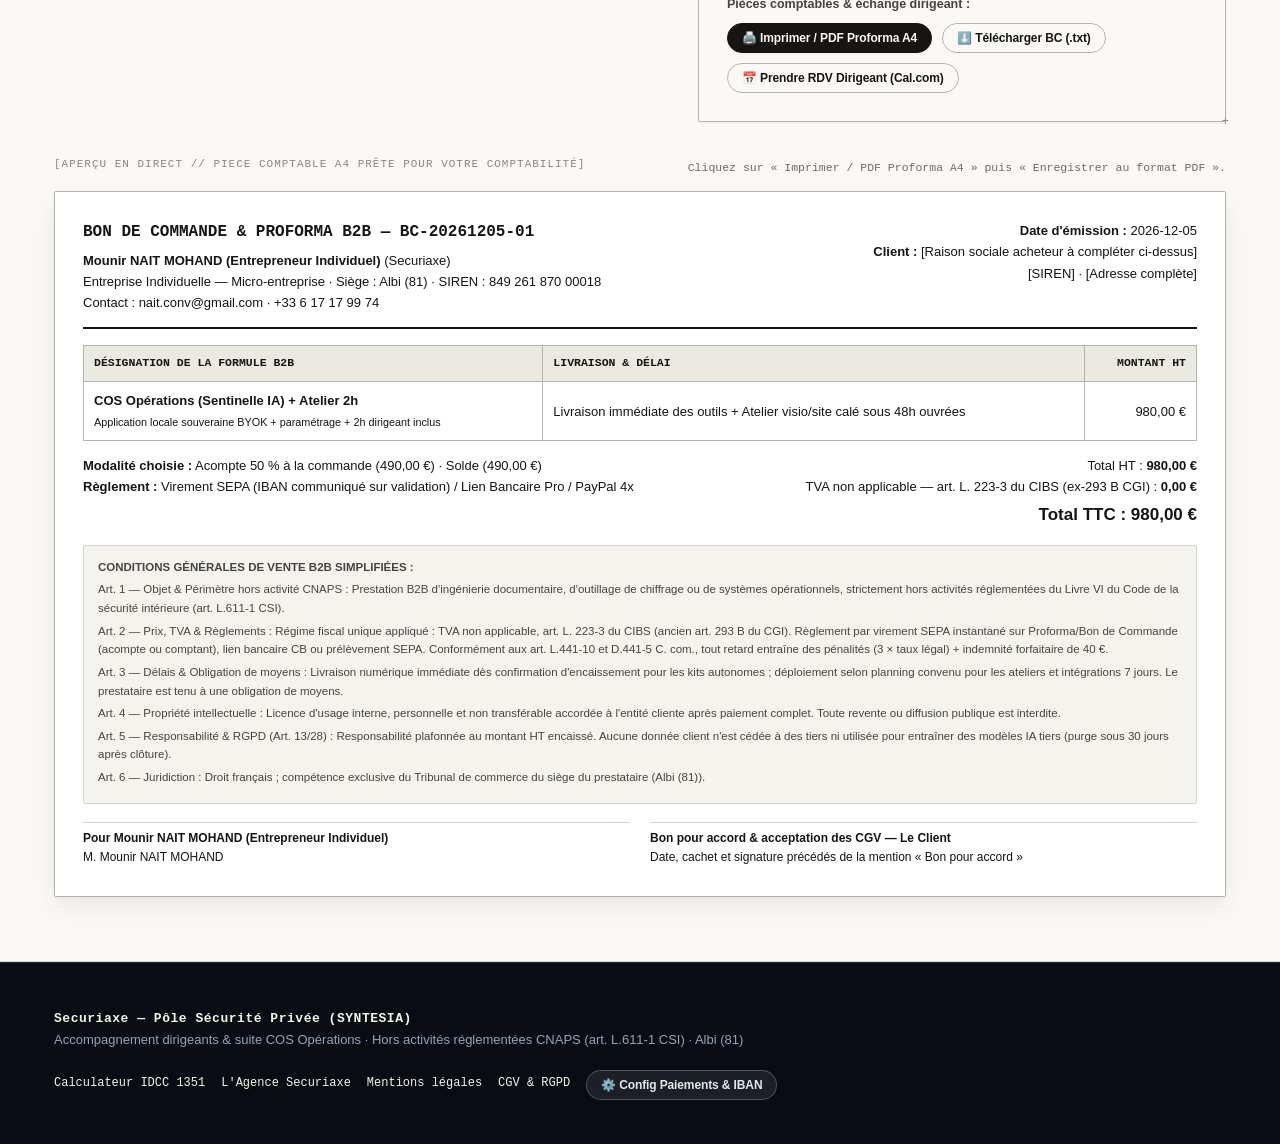
==== commit 48661397: "feat(idcc1351): deploiement V1 Option Alpha Hybride + Rapport PDF Comptable + Trame BPU Avenant 2" ====
--- a/boutique/index.html
+++ b/boutique/index.html
@@ -38,7 +38,7 @@
       </a>
 
       <nav class="nav-links" aria-label="Navigation boutique">
-        <a href="../index.html#simulateur">01. Simulateur Convention 1351</a>
+        <a href="../index.html#simulateur">01. Calculateur IDCC 1351</a>
         <a href="../agence/securite-privee/index.html">02. L'Agence Securiaxe</a>
         <a href="#catalogue" style="color:var(--ink);font-weight:700">03. Nos 3 Packs B2B</a>
         <a href="#checkout-section">04. Règlement &amp; Proforma</a>
@@ -400,7 +400,7 @@
         <span>Accompagnement dirigeants &amp; suite COS Opérations · Hors activités réglementées CNAPS (art. L.611-1 CSI) · Albi (81)</span>
       </div>
       <div style="display:flex;gap:16px;align-items:center;flex-wrap:wrap">
-        <a href="../index.html#simulateur">Simulateur Convention 1351</a>
+        <a href="../index.html#simulateur">Calculateur IDCC 1351</a>
         <a href="../agence/securite-privee/index.html">L'Agence Securiaxe</a>
         <a href="../mentions-legales.html">Mentions légales</a>
         <a href="../cgv-rgpd.html">CGV &amp; RGPD</a>
--- a/styles.css
+++ b/styles.css
@@ -1775,3 +1775,92 @@
   white-space: nowrap !important;
   border: 0 !important;
 }
+
+/* ================= OPTION ALPHA : AUTHORITY DISCLAIMER & LEGIFRANCE BAR ================= */
+.authority-disclaimer-bar {
+  background: #FFFBEB;
+  border-bottom: 1px solid #F59E0B;
+  color: #0F172A;
+  padding: 10px 0;
+  font-size: 12.5px;
+  line-height: 1.5;
+}
+
+.authority-disclaimer-inner {
+  display: flex;
+  align-items: center;
+  justify-content: space-between;
+  flex-wrap: wrap;
+  gap: 10px 18px;
+}
+
+.authority-disclaimer-bar strong {
+  color: #92400E;
+  font-weight: 700;
+}
+
+.authority-links {
+  display: flex;
+  align-items: center;
+  flex-wrap: wrap;
+  gap: 8px 14px;
+  font-family: var(--font-mono);
+  font-size: 11.5px;
+}
+
+.authority-links span {
+  color: #475569;
+  font-weight: 600;
+}
+
+.authority-links a {
+  color: #0F172A;
+  font-weight: 600;
+  text-decoration: underline;
+  text-underline-offset: 3px;
+}
+
+.authority-links a:hover {
+  color: #1D4ED8;
+}
+
+/* ================= TRAME DE RÉVISION TARIFAIRE BPU DRAWER ================= */
+.trame-revision-drawer {
+  margin-top: 22px;
+  background: var(--surface);
+  border: 2px solid #F59E0B;
+  border-radius: var(--radius-lg);
+  padding: 22px 24px;
+  box-shadow: var(--shadow-md);
+}
+
+.trame-revision-head {
+  display: flex;
+  justify-content: space-between;
+  align-items: flex-start;
+  gap: 16px;
+  flex-wrap: wrap;
+}
+
+.trame-pre {
+  background: #0F172A;
+  color: #F8FAFC;
+  border: 1px solid #334155;
+  border-radius: 4px;
+  padding: 18px;
+  font-size: 12.5px;
+  line-height: 1.6;
+  white-space: pre-wrap;
+  word-break: break-word;
+  max-height: 420px;
+  overflow-y: auto;
+  margin: 0;
+}
+
+.diag-pdf-sheet {
+  margin-top: 24px;
+  background: #FFFFFF;
+  color: #0F172A;
+  border: 1px solid #CBD5E1;
+}
+
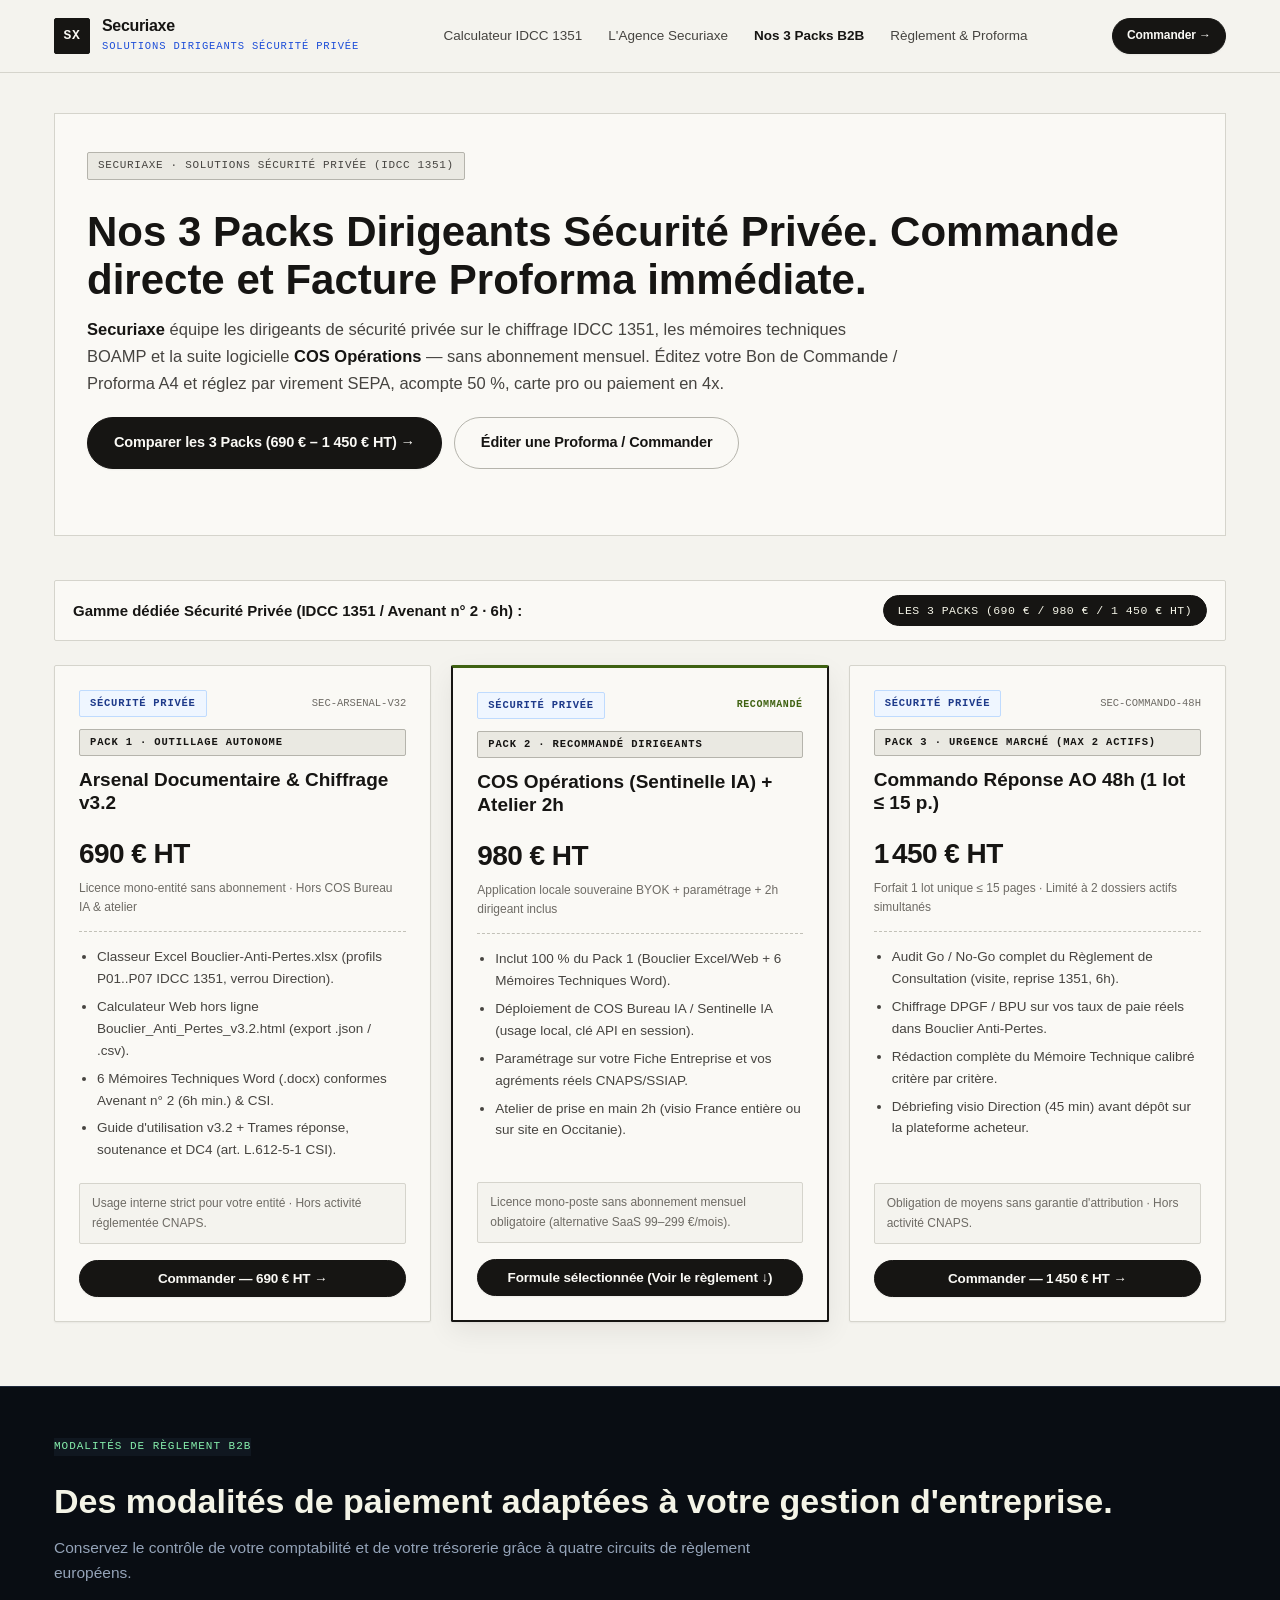
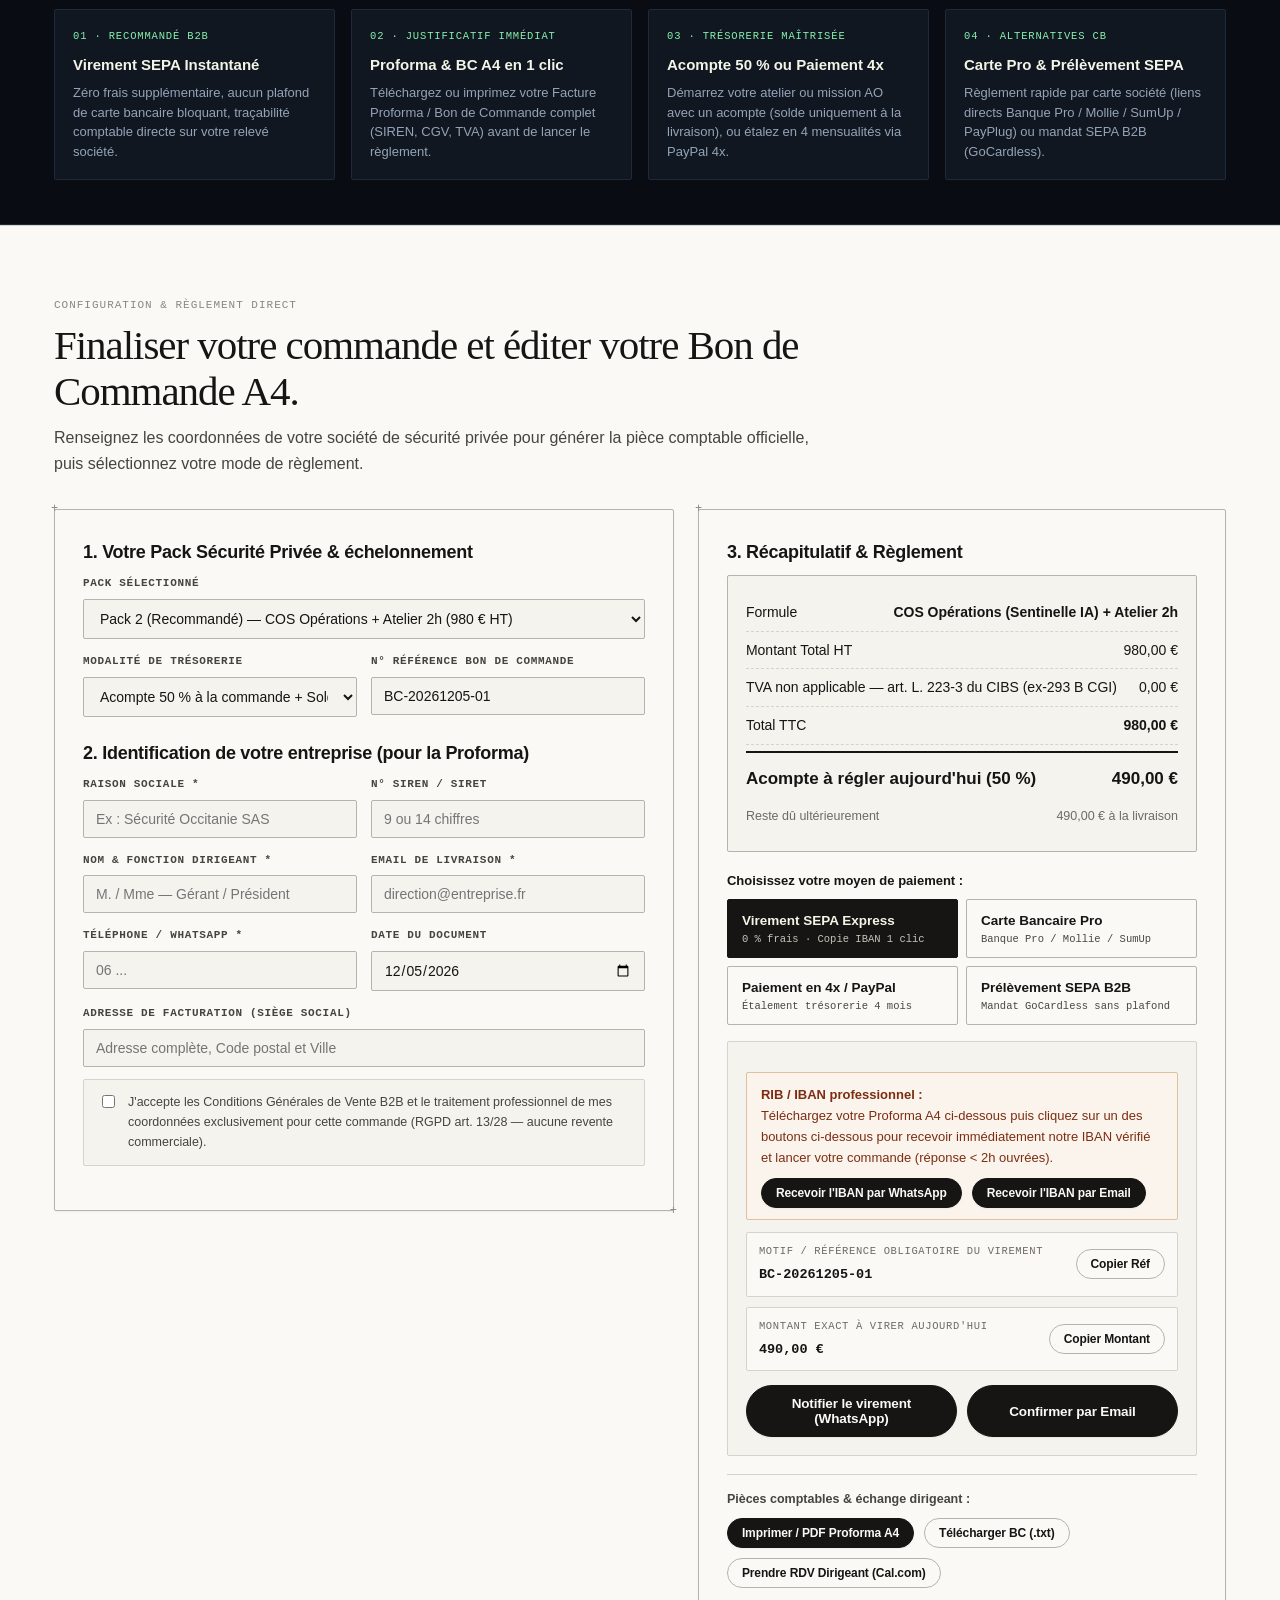
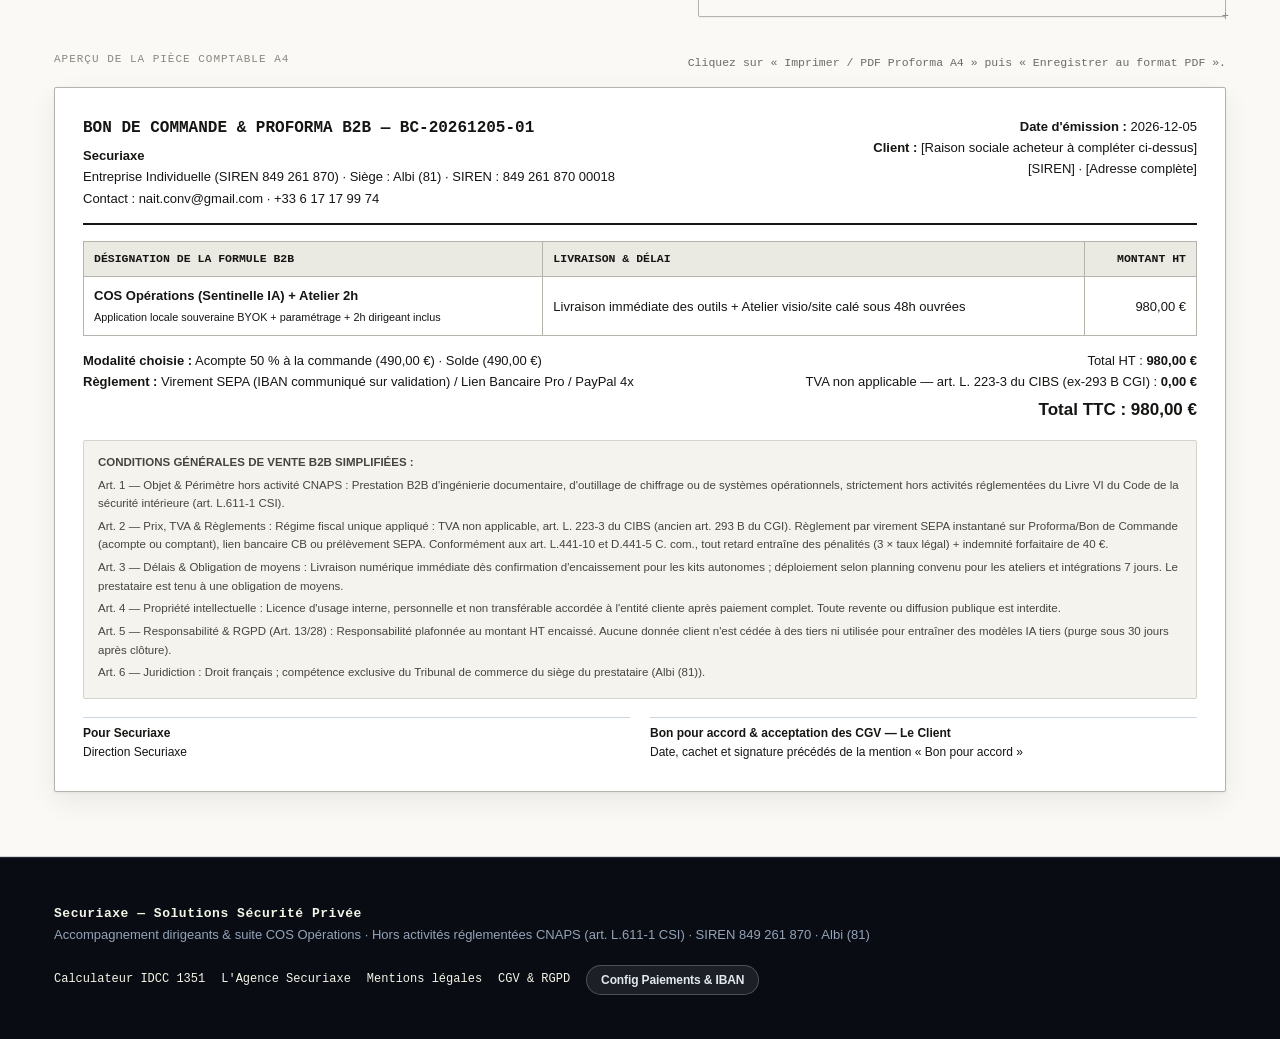
==== commit 0f7fe845: "refactor(ui): unslop integral du site et confinement strict du nom personnel aux seules mentions leg" ====
--- a/boutique/index.html
+++ b/boutique/index.html
@@ -12,36 +12,22 @@
 </head>
 <body>
 
-  <!-- Barre technique supérieure -->
-  <div class="tech-topbar no-print">
-    <div class="container tech-topbar-inner">
-      <div class="tech-topbar-left">
-        <span class="tech-dot"></span>
-        <span>[SECURIAXE // ACCOMPAGNEMENT DIRIGEANTS SÉCURITÉ PRIVÉE] &middot; IDCC 1351 · CSI LIVRE VI</span>
-      </div>
-      <div class="tech-topbar-right">
-        <span>[VIREMENT SEPA 0% FRAIS]</span>
-        <span>[PROFORMA A4 / CB PRO / 4X]</span>
-      </div>
-    </div>
-  </div>
-
-  <!-- En-tête sticky -->
+  <!-- En-tête principal -->
   <header class="site-header no-print">
     <div class="container header-inner">
       <a class="brand" href="../index.html">
         <div class="brand-mark">SX</div>
         <div class="brand-text">
           <strong>Securiaxe</strong>
-          <span>Accompagnement Dirigeants Sécurité Privée · Pôle SYNTESIA</span>
+          <span>Solutions Dirigeants Sécurité Privée</span>
         </div>
       </a>
 
       <nav class="nav-links" aria-label="Navigation boutique">
-        <a href="../index.html#simulateur">01. Calculateur IDCC 1351</a>
-        <a href="../agence/securite-privee/index.html">02. L'Agence Securiaxe</a>
-        <a href="#catalogue" style="color:var(--ink);font-weight:700">03. Nos 3 Packs B2B</a>
-        <a href="#checkout-section">04. Règlement &amp; Proforma</a>
+        <a href="../index.html#simulateur">Calculateur IDCC 1351</a>
+        <a href="../agence/securite-privee/index.html">L'Agence Securiaxe</a>
+        <a href="#catalogue" style="color:var(--ink);font-weight:700">Nos 3 Packs B2B</a>
+        <a href="#checkout-section">Règlement &amp; Proforma</a>
       </nav>
 
       <div class="header-actions">
@@ -55,8 +41,8 @@
     <div class="container">
       <div style="display:flex;justify-content:space-between;align-items:center;flex-wrap:wrap;gap:10px;margin-bottom:12px">
         <div>
-          <strong style="font-size:16px;color:var(--ink)">⚙️ Configuration Encaissements &amp; IBAN — Securiaxe</strong>
-          <div style="font-size:12.5px;color:var(--ink-muted)">Renseignez vos coordonnées bancaires et liens de paiement puis téléchargez <code>site-config.js</code> pour mettre à jour votre hébergement o2switch en 10 secondes.</div>
+          <strong style="font-size:16px;color:var(--ink)">Configuration Encaissements &amp; IBAN — Securiaxe</strong>
+          <div style="font-size:12.5px;color:var(--ink-muted)">Renseignez vos coordonnées bancaires et liens de paiement puis téléchargez <code>site-config.js</code> pour mettre à jour votre hébergement.</div>
         </div>
         <button id="btnCloseAdmin" class="btn btn-sm" type="button">Fermer</button>
       </div>
@@ -79,8 +65,8 @@
       </div>
 
       <div class="action-cluster" style="margin-top:14px">
-        <button id="btnSaveAdmin" class="btn btn-primary" type="button">💾 Aperçu immédiat dans ce navigateur</button>
-        <button id="btnDownloadSiteCfg" class="btn btn-emerald" type="button">⬇️ Télécharger site-config.js (Pour o2switch / GitHub)</button>
+        <button id="btnSaveAdmin" class="btn btn-primary" type="button">Enregistrer dans ce navigateur</button>
+        <button id="btnDownloadSiteCfg" class="btn btn-emerald" type="button">Télécharger site-config.js</button>
       </div>
     </div>
   </section>
@@ -90,16 +76,16 @@
     <section class="store-hero no-print">
       <div class="container">
         <div class="hero-frame" style="padding:36px 32px">
-          <span class="eyebrow">[SECURIAXE // PÔLE SÉCURITÉ PRIVÉE · INTÉGRATION PROCHAINE SYNTESIA]</span>
-          <h1 style="margin:10px 0 12px;font-size:clamp(28px,4vw,44px);line-height:1.12">
-            Nos 3 Packs Dirigeants Sécurité Privée. <span class="font-editorial-italic">Commande directe &amp; Facture Proforma immédiate.</span>
+          <span class="eyebrow">Securiaxe &middot; Solutions Sécurité Privée (IDCC 1351)</span>
+          <h1 style="margin:10px 0 12px;font-size:clamp(28px,4vw,42px);line-height:1.14">
+            Nos 3 Packs Dirigeants Sécurité Privée. Commande directe et Facture Proforma immédiate.
           </h1>
           <p class="hero-lead" style="margin-bottom:20px;max-width:820px">
-            <b>Securiaxe</b> accompagne les dirigeants de sécurité privée sur le chiffrage IDCC 1351, les mémoires techniques BOAMP et la suite logicielle <b>COS Opérations (Sentinelle IA)</b> — sans abonnement mensuel. Éditez instantanément votre <b>Bon de Commande / Proforma A4</b> et réglez par virement SEPA, acompte 50 %, carte pro ou paiement en 4x.
+            <b>Securiaxe</b> équipe les dirigeants de sécurité privée sur le chiffrage IDCC 1351, les mémoires techniques BOAMP et la suite logicielle <b>COS Opérations</b> — sans abonnement mensuel. Éditez votre Bon de Commande / Proforma A4 et réglez par virement SEPA, acompte 50 %, carte pro ou paiement en 4x.
           </p>
           <div class="hero-cta-row">
             <a class="btn btn-primary btn-lg" href="#catalogue">Comparer les 3 Packs (690 € – 1 450 € HT) &rarr;</a>
-            <a class="btn btn-lg" href="#checkout-section">[ Éditer une Proforma / Commander ]</a>
+            <a class="btn btn-lg" href="#checkout-section">Éditer une Proforma / Commander</a>
           </div>
         </div>
       </div>
@@ -110,10 +96,10 @@
       <div class="container">
         <div class="store-filter-bar">
           <div>
-            <strong style="font-size:15px">Gamme dédiée Sécurité Privée (IDCC 1351 / Avenant n° 2 · 6h) :</strong>
+            <strong style="font-size:15px">Gamme dédiée Sécurité Privée (IDCC 1351 / Avenant n° 2 &middot; 6h) :</strong>
           </div>
           <div class="filter-pills" role="group" aria-label="Sélection rapide">
-            <button class="filter-btn active" type="button" data-filter="all">Voir les 3 Packs (690 € / 980 € / 1 450 € HT)</button>
+            <button class="filter-btn active" type="button" data-filter="all">Les 3 Packs (690 € / 980 € / 1 450 € HT)</button>
           </div>
         </div>
 
@@ -123,31 +109,31 @@
       </div>
     </section>
 
-    <!-- Avantages Paiement B2B pour Dirigeants (Night Theater) -->
+    <!-- Avantages Paiement B2B pour Dirigeants -->
     <section class="night-advantages no-print">
       <div class="container">
-        <span class="section-tag" style="color:#86efac;border-color:#1e293b;background:#101720">[MOYENS DE RÈGLEMENT PENSÉS POUR LES DIRIGEANTS B2B]</span>
+        <span class="section-tag" style="color:#86efac;border-color:#1e293b;background:#101720">Modalités de règlement B2B</span>
         <h2 style="color:var(--cream);margin:10px 0 6px;font-size:clamp(24px,3vw,34px)">Des modalités de paiement adaptées à votre gestion d'entreprise.</h2>
-        <p style="color:var(--cream-muted);max-width:740px;margin:0">Conservez le contrôle total de votre comptabilité et de votre trésorerie grâce à quatre circuits de règlement européens sécurisés.</p>
+        <p style="color:var(--cream-muted);max-width:740px;margin:0">Conservez le contrôle de votre comptabilité et de votre trésorerie grâce à quatre circuits de règlement européens.</p>
 
         <div class="night-advantages-grid">
           <div class="night-adv-card">
-            <span class="adv-tag">01 // RECOMMANDÉ B2B</span>
+            <span class="adv-tag">01 &middot; Recommandé B2B</span>
             <h4>Virement SEPA Instantané</h4>
             <p>Zéro frais supplémentaire, aucun plafond de carte bancaire bloquant, traçabilité comptable directe sur votre relevé société.</p>
           </div>
           <div class="night-adv-card">
-            <span class="adv-tag">02 // JUSTIFICATIF IMMÉDIAT</span>
+            <span class="adv-tag">02 &middot; Justificatif immédiat</span>
             <h4>Proforma &amp; BC A4 en 1 clic</h4>
-            <p>Téléchargez ou imprimez votre Facture Proforma / Bon de Commande complet (SIREN, CGV, TVA) avant même de lancer le règlement.</p>
+            <p>Téléchargez ou imprimez votre Facture Proforma / Bon de Commande complet (SIREN, CGV, TVA) avant de lancer le règlement.</p>
           </div>
           <div class="night-adv-card">
-            <span class="adv-tag">03 // TRÉSORERIE MAÎTRISÉE</span>
+            <span class="adv-tag">03 &middot; Trésorerie maîtrisée</span>
             <h4>Acompte 50 % ou Paiement 4x</h4>
             <p>Démarrez votre atelier ou mission AO avec un acompte (solde uniquement à la livraison), ou étalez en 4 mensualités via PayPal 4x.</p>
           </div>
           <div class="night-adv-card">
-            <span class="adv-tag">04 // ALTERNATIVES CB EUROPÉENNES</span>
+            <span class="adv-tag">04 &middot; Alternatives CB</span>
             <h4>Carte Pro &amp; Prélèvement SEPA</h4>
             <p>Règlement rapide par carte société (liens directs Banque Pro / Mollie / SumUp / PayPlug) ou mandat SEPA B2B (GoCardless).</p>
           </div>
@@ -159,8 +145,8 @@
     <section id="checkout-section" class="section section-white">
       <div class="container">
         <div class="section-head no-print">
-          <span class="section-tag">[MOD-CHECKOUT // CONFIGURATION &amp; RÈGLEMENT DIRECT]</span>
-          <h2>Finaliser votre commande &amp; éditer votre <span class="font-editorial-italic">Bon de Commande A4</span>.</h2>
+          <span class="section-tag">Configuration &amp; Règlement direct</span>
+          <h2>Finaliser votre commande et éditer votre Bon de Commande A4.</h2>
           <p>Renseignez les coordonnées de votre société de sécurité privée pour générer la pièce comptable officielle, puis sélectionnez votre mode de règlement.</p>
         </div>
 
@@ -174,8 +160,8 @@
                 <label for="ordFormula">Pack sélectionné</label>
                 <select id="ordFormula">
                   <option value="1">Pack 1 — Arsenal Documentaire &amp; Chiffrage v3.2 (690 € HT)</option>
-                  <option value="2" selected>Pack 2 (★ Recommandé) — COS Opérations (Sentinelle IA) + Atelier 2h (980 € HT)</option>
-                  <option value="3">Pack 3 (Urgence 48h) — Commando Réponse AO 48h · 1 lot ≤ 15 p. (1 450 € HT)</option>
+                  <option value="2" selected>Pack 2 (Recommandé) — COS Opérations + Atelier 2h (980 € HT)</option>
+                  <option value="3">Pack 3 (Urgence 48h) — Commando Réponse AO 48h &middot; 1 lot ≤ 15 p. (1 450 € HT)</option>
                 </select>
               </div>
 
@@ -224,7 +210,7 @@
             <div class="summary-box">
               <div class="summary-line">
                 <span>Formule</span>
-                <strong id="sumOfferName" style="text-align:right">COS Opérations (Sentinelle IA) + Atelier 2h</strong>
+                <strong id="sumOfferName" style="text-align:right">COS Opérations + Atelier 2h</strong>
               </div>
               <div class="summary-line">
                 <span>Montant Total HT</span>
@@ -255,19 +241,19 @@
             <label style="display:block;font-size:13px;font-weight:700;margin-bottom:8px">Choisissez votre moyen de paiement :</label>
             <div class="pay-tabs" role="tablist">
               <button id="tabPay_virement" class="pay-tab active" type="button">
-                <strong>🏦 Virement SEPA Express</strong>
-                <span>0 % frais · Copie IBAN 1 clic</span>
+                <strong>Virement SEPA Express</strong>
+                <span>0 % frais &middot; Copie IBAN 1 clic</span>
               </button>
               <button id="tabPay_carte" class="pay-tab" type="button">
-                <strong>💳 Carte Bancaire Pro</strong>
+                <strong>Carte Bancaire Pro</strong>
                 <span>Banque Pro / Mollie / SumUp</span>
               </button>
               <button id="tabPay_paypal" class="pay-tab" type="button">
-                <strong>📅 Paiement en 4x / PayPal</strong>
+                <strong>Paiement en 4x / PayPal</strong>
                 <span>Étalement trésorerie 4 mois</span>
               </button>
               <button id="tabPay_sepa" class="pay-tab" type="button">
-                <strong>🔄 Prélèvement SEPA B2B</strong>
+                <strong>Prélèvement SEPA B2B</strong>
                 <span>Mandat GoCardless sans plafond</span>
               </button>
             </div>
@@ -276,13 +262,13 @@
             <div id="panelPay_virement" class="pay-panel">
               <div id="bankReadyBox">
                 <div style="font-size:13.5px;margin-bottom:10px">
-                  <strong>Effectuez un virement instantané depuis votre banque pro</strong> avec les coordonnées officielles ci-dessous :
+                  <strong>Effectuez un virement instantané depuis votre banque pro</strong> avec les coordonnées ci-dessous :
                 </div>
                 <div class="bank-coord-grid">
                   <div class="bank-row">
                     <div>
-                      <span class="bank-row-label">Titulaire du compte</span>
-                      <span id="valBankHolder" class="bank-row-val">Mounir NAIT MOHAND</span>
+                      <span class="bank-row-label">Bénéficiaire</span>
+                      <span id="valBankHolder" class="bank-row-val">Securiaxe</span>
                     </div>
                   </div>
                   <div class="bank-row">
@@ -296,24 +282,24 @@
                       <span class="bank-row-label">IBAN (Zone SEPA)</span>
                       <span id="valBankIban" class="bank-row-val"></span>
                     </div>
-                    <button id="btnCopyIban" class="btn btn-sm" type="button">📋 Copier IBAN</button>
+                    <button id="btnCopyIban" class="btn btn-sm" type="button">Copier IBAN</button>
                   </div>
                   <div class="bank-row">
                     <div>
                       <span class="bank-row-label">BIC / SWIFT</span>
                       <span id="valBankBic" class="bank-row-val"></span>
                     </div>
-                    <button id="btnCopyBic" class="btn btn-sm" type="button">📋 Copier BIC</button>
+                    <button id="btnCopyBic" class="btn btn-sm" type="button">Copier BIC</button>
                   </div>
                 </div>
               </div>
 
               <div id="bankPendingBox" class="status-box warn" style="margin-bottom:12px">
-                <strong>RIB / IBAN officiel prêt à recevoir votre virement :</strong><br />
-                Téléchargez votre Proforma A4 ci-dessous puis cliquez sur un des boutons ci-dessous pour recevoir immédiatement notre IBAN officiel vérifié et lancer votre commande (réponse &lt; 2h ouvrées).
+                <strong>RIB / IBAN professionnel :</strong><br />
+                Téléchargez votre Proforma A4 ci-dessous puis cliquez sur un des boutons ci-dessous pour recevoir immédiatement notre IBAN vérifié et lancer votre commande (réponse &lt; 2h ouvrées).
                 <div class="action-cluster" style="margin-top:10px">
-                  <button id="btnAskRibWa" class="btn btn-emerald btn-sm" type="button">💬 Recevoir l'IBAN par WhatsApp</button>
-                  <button id="btnAskRibMail" class="btn btn-primary btn-sm" type="button">✉️ Recevoir l'IBAN par Email</button>
+                  <button id="btnAskRibWa" class="btn btn-emerald btn-sm" type="button">Recevoir l'IBAN par WhatsApp</button>
+                  <button id="btnAskRibMail" class="btn btn-primary btn-sm" type="button">Recevoir l'IBAN par Email</button>
                 </div>
               </div>
 
@@ -323,30 +309,30 @@
                     <span class="bank-row-label">Motif / Référence obligatoire du virement</span>
                     <span id="valBankRef" class="bank-row-val">BC-2026-01</span>
                   </div>
-                  <button id="btnCopyRef" class="btn btn-sm" type="button">📋 Copier Réf</button>
+                  <button id="btnCopyRef" class="btn btn-sm" type="button">Copier Réf</button>
                 </div>
                 <div class="bank-row">
                   <div>
                     <span class="bank-row-label">Montant exact à virer aujourd'hui</span>
                     <span id="valBankAmount" class="bank-row-val">490,00 €</span>
                   </div>
-                  <button id="btnCopyAmt" class="btn btn-sm" type="button">📋 Copier Montant</button>
+                  <button id="btnCopyAmt" class="btn btn-sm" type="button">Copier Montant</button>
                 </div>
               </div>
 
               <div class="action-cluster" style="margin-top:14px">
-                <button id="btnNotifyVirementWa" class="btn btn-emerald" style="flex:1;justify-content:center" type="button">✅ J'ai effectué le virement — Débloquer (WhatsApp)</button>
-                <button id="btnNotifyVirementMail" class="btn btn-primary" style="flex:1;justify-content:center" type="button">✉️ Confirmer par Email</button>
-              </div>
-            </div>
-
-            <!-- Panneau 2 : Carte Bancaire Pro (Sans Stripe) -->
+                <button id="btnNotifyVirementWa" class="btn btn-emerald" style="flex:1;justify-content:center" type="button">Notifier le virement (WhatsApp)</button>
+                <button id="btnNotifyVirementMail" class="btn btn-primary" style="flex:1;justify-content:center" type="button">Confirmer par Email</button>
+              </div>
+            </div>
+
+            <!-- Panneau 2 : Carte Bancaire Pro -->
             <div id="panelPay_carte" class="pay-panel hidden">
               <p id="cardHintMsg" style="margin:0 0 14px;font-size:13.5px;color:var(--ink-muted)"></p>
               <div class="action-cluster">
-                <button id="btnOpenCardPay" class="btn btn-emerald" style="width:100%;justify-content:center" type="button">💳 Payer par Carte Bancaire Sécurisée &rarr;</button>
-                <button id="btnReqCardLinkWa" class="btn btn-emerald" style="flex:1;justify-content:center" type="button">💬 Recevoir mon lien CB direct (WhatsApp)</button>
-                <button id="btnReqCardLinkMail" class="btn btn-primary" style="flex:1;justify-content:center" type="button">✉️ Demander lien CB par Email</button>
+                <button id="btnOpenCardPay" class="btn btn-emerald" style="width:100%;justify-content:center" type="button">Payer par Carte Bancaire Sécurisée &rarr;</button>
+                <button id="btnReqCardLinkWa" class="btn btn-emerald" style="flex:1;justify-content:center" type="button">Recevoir mon lien CB direct (WhatsApp)</button>
+                <button id="btnReqCardLinkMail" class="btn btn-primary" style="flex:1;justify-content:center" type="button">Demander lien CB par Email</button>
               </div>
             </div>
 
@@ -355,19 +341,19 @@
               <p style="margin:0 0 8px;font-size:13.5px"><strong>Réglez en 4 mensualités sans impacter votre trésorerie</strong> (sous réserve d'éligibilité PayPal 4x ou carte via PayPal Business).</p>
               <div id="paypal4xPreview" class="status-box ok" style="margin-bottom:14px"></div>
               <div class="action-cluster">
-                <button id="btnOpenPaypalPay" class="btn btn-emerald" style="width:100%;justify-content:center" type="button">📅 Payer avec PayPal / 4x &rarr;</button>
-                <button id="btnReqPaypalWa" class="btn btn-primary" style="width:100%;justify-content:center" type="button">💬 Recevoir le lien de règlement en 4x par WhatsApp</button>
+                <button id="btnOpenPaypalPay" class="btn btn-emerald" style="width:100%;justify-content:center" type="button">Payer avec PayPal / 4x &rarr;</button>
+                <button id="btnReqPaypalWa" class="btn btn-primary" style="width:100%;justify-content:center" type="button">Recevoir le lien de règlement en 4x par WhatsApp</button>
               </div>
             </div>
 
             <!-- Panneau 4 : Prélèvement SEPA GoCardless -->
             <div id="panelPay_sepa" class="pay-panel hidden">
               <p style="margin:0 0 14px;font-size:13.5px;color:var(--ink-muted)">
-                <strong>Zéro plafond de carte bancaire :</strong> idéal pour les commandes supérieures à 1 000 € ou l'activation du suivi mensuel sans engagement (69 € ou 190 €/mois) par mandat SEPA inter-entreprises (GoCardless).
+                <strong>Sans plafond de carte bancaire :</strong> adapté aux commandes supérieures à 1 000 € ou à l'activation du suivi mensuel sans engagement (69 € ou 190 €/mois) par mandat SEPA inter-entreprises (GoCardless).
               </p>
               <div class="action-cluster">
-                <button id="btnOpenGcPay" class="btn btn-emerald" style="width:100%;justify-content:center" type="button">🔄 Signer le mandat SEPA sécurisé &rarr;</button>
-                <button id="btnReqGcWa" class="btn btn-primary" style="width:100%;justify-content:center" type="button">💬 Recevoir mon mandat SEPA B2B par WhatsApp</button>
+                <button id="btnOpenGcPay" class="btn btn-emerald" style="width:100%;justify-content:center" type="button">Signer le mandat SEPA sécurisé &rarr;</button>
+                <button id="btnReqGcWa" class="btn btn-primary" style="width:100%;justify-content:center" type="button">Recevoir mon mandat SEPA B2B par WhatsApp</button>
               </div>
             </div>
 
@@ -375,9 +361,9 @@
             <div style="border-top:1px solid var(--border);margin-top:18px;padding-top:14px">
               <div style="font-size:12.5px;font-weight:700;color:var(--ink-muted);margin-bottom:8px">Pièces comptables &amp; échange dirigeant :</div>
               <div class="action-cluster" style="margin-top:0">
-                <button id="btnPrintProforma" class="btn btn-primary btn-sm" type="button">🖨️ Imprimer / PDF Proforma A4</button>
-                <button id="btnDownloadProformaTxt" class="btn btn-sm" type="button">⬇️ Télécharger BC (.txt)</button>
-                <button id="btnOpenCalStore" class="btn btn-sm" type="button">📅 Prendre RDV Dirigeant (Cal.com)</button>
+                <button id="btnPrintProforma" class="btn btn-primary btn-sm" type="button">Imprimer / PDF Proforma A4</button>
+                <button id="btnDownloadProformaTxt" class="btn btn-sm" type="button">Télécharger BC (.txt)</button>
+                <button id="btnOpenCalStore" class="btn btn-sm" type="button">Prendre RDV Dirigeant (Cal.com)</button>
               </div>
             </div>
           </div>
@@ -385,7 +371,7 @@
 
         <!-- APERÇU A4 BON DE COMMANDE & PROFORMA -->
         <div class="no-print" style="margin-top:34px;margin-bottom:10px;display:flex;justify-content:space-between;align-items:center;flex-wrap:wrap;gap:10px">
-          <span class="section-tag">[APERÇU EN DIRECT // PIECE COMPTABLE A4 PRÊTE POUR VOTRE COMPTABILITÉ]</span>
+          <span class="section-tag">Aperçu de la pièce comptable A4</span>
           <span class="mono" style="font-size:11.5px;color:var(--ink-soft)">Cliquez sur « Imprimer / PDF Proforma A4 » puis « Enregistrer au format PDF ».</span>
         </div>
         <article id="proformaSheet" class="bc-sheet" aria-label="Bon de Commande et Facture Proforma B2B A4"></article>
@@ -396,15 +382,15 @@
   <footer class="site-footer no-print">
     <div class="container footer-grid">
       <div>
-        <strong>Securiaxe — Pôle Sécurité Privée (SYNTESIA)</strong><br />
-        <span>Accompagnement dirigeants &amp; suite COS Opérations · Hors activités réglementées CNAPS (art. L.611-1 CSI) · Albi (81)</span>
+        <strong>Securiaxe — Solutions Sécurité Privée</strong><br />
+        <span>Accompagnement dirigeants &amp; suite COS Opérations &middot; Hors activités réglementées CNAPS (art. L.611-1 CSI) &middot; SIREN 849 261 870 &middot; Albi (81)</span>
       </div>
       <div style="display:flex;gap:16px;align-items:center;flex-wrap:wrap">
         <a href="../index.html#simulateur">Calculateur IDCC 1351</a>
         <a href="../agence/securite-privee/index.html">L'Agence Securiaxe</a>
         <a href="../mentions-legales.html">Mentions légales</a>
         <a href="../cgv-rgpd.html">CGV &amp; RGPD</a>
-        <button id="btnOpenStoreAdmin" class="btn btn-sm" type="button" style="background:rgba(255,255,255,0.08);color:#e2e8f0;border-color:rgba(255,255,255,0.22)">⚙️ Config Paiements &amp; IBAN</button>
+        <button id="btnOpenStoreAdmin" class="btn btn-sm" type="button" style="background:rgba(255,255,255,0.08);color:#e2e8f0;border-color:rgba(255,255,255,0.22)">Config Paiements &amp; IBAN</button>
       </div>
     </div>
   </footer>
--- a/styles.css
+++ b/styles.css
@@ -82,8 +82,6 @@
 body {
   margin: 0;
   background-color: var(--bg);
-  background-image: radial-gradient(var(--border) 0.65px, transparent 0.65px);
-  background-size: 24px 24px;
   color: var(--ink);
   font-family: var(--font-sans);
   font-size: 15.5px;
@@ -393,27 +391,6 @@
   padding: 44px;
 }
 
-.hero-frame::before,
-.hero-frame::after {
-  content: "+";
-  position: absolute;
-  font-family: var(--font-mono);
-  font-size: 12px;
-  line-height: 1;
-  color: var(--marking);
-  pointer-events: none;
-}
-
-.hero-frame::before {
-  top: -7px;
-  left: -4px;
-}
-
-.hero-frame::after {
-  bottom: -7px;
-  right: -4px;
-}
-
 .hero-grid {
   display: grid;
   grid-template-columns: 1.15fr 0.85fr;
@@ -428,7 +405,7 @@
   font-family: var(--font-mono);
   font-size: 11px;
   font-weight: 500;
-  letter-spacing: 0.08em;
+  letter-spacing: 0.06em;
   text-transform: uppercase;
   color: var(--ink-muted);
   background: var(--bg-subtle);
@@ -436,15 +413,6 @@
   border-radius: var(--radius-sm);
   padding: 4px 10px;
   margin-bottom: 18px;
-}
-
-.eyebrow::before {
-  content: "";
-  width: 6px;
-  height: 6px;
-  border-radius: 50%;
-  background: var(--accent-fr);
-  display: inline-block;
 }
 
 .hero h1 {
@@ -688,28 +656,6 @@
   border: 1px solid var(--border-strong);
   border-radius: var(--radius);
   box-shadow: var(--shadow-md);
-}
-
-.sim-shell::before,
-.sim-shell::after {
-  content: "+";
-  position: absolute;
-  font-family: var(--font-mono);
-  font-size: 12px;
-  line-height: 1;
-  color: var(--marking);
-  pointer-events: none;
-  z-index: 2;
-}
-
-.sim-shell::before {
-  top: -7px;
-  left: -4px;
-}
-
-.sim-shell::after {
-  bottom: -7px;
-  right: -4px;
 }
 
 .sim-topbar {
@@ -1778,11 +1724,11 @@
 
 /* ================= OPTION ALPHA : AUTHORITY DISCLAIMER & LEGIFRANCE BAR ================= */
 .authority-disclaimer-bar {
-  background: #FFFBEB;
-  border-bottom: 1px solid #F59E0B;
-  color: #0F172A;
-  padding: 10px 0;
-  font-size: 12.5px;
+  background: #F1F5F9;
+  border-bottom: 1px solid #CBD5E1;
+  color: #334155;
+  padding: 9px 0;
+  font-size: 12px;
   line-height: 1.5;
 }
 
@@ -1791,11 +1737,11 @@
   align-items: center;
   justify-content: space-between;
   flex-wrap: wrap;
-  gap: 10px 18px;
+  gap: 8px 18px;
 }
 
 .authority-disclaimer-bar strong {
-  color: #92400E;
+  color: #0F172A;
   font-weight: 700;
 }
 
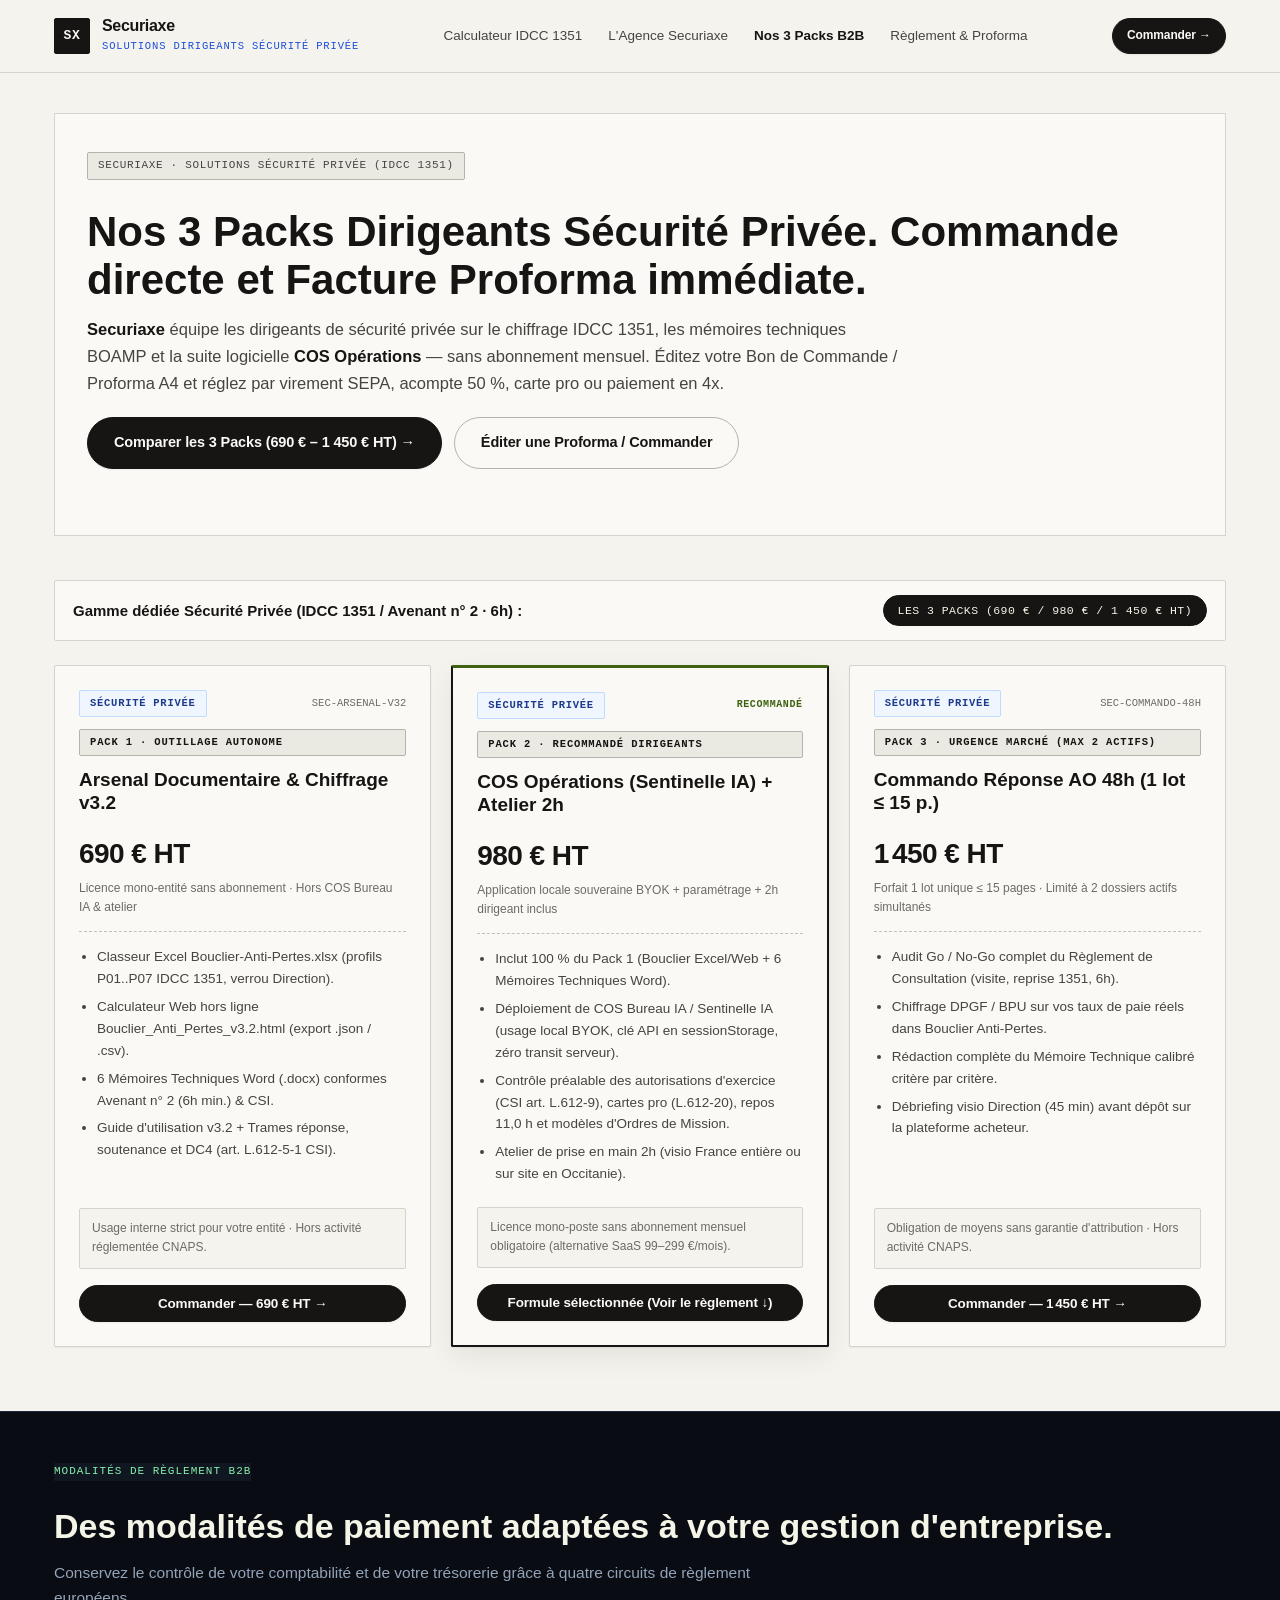
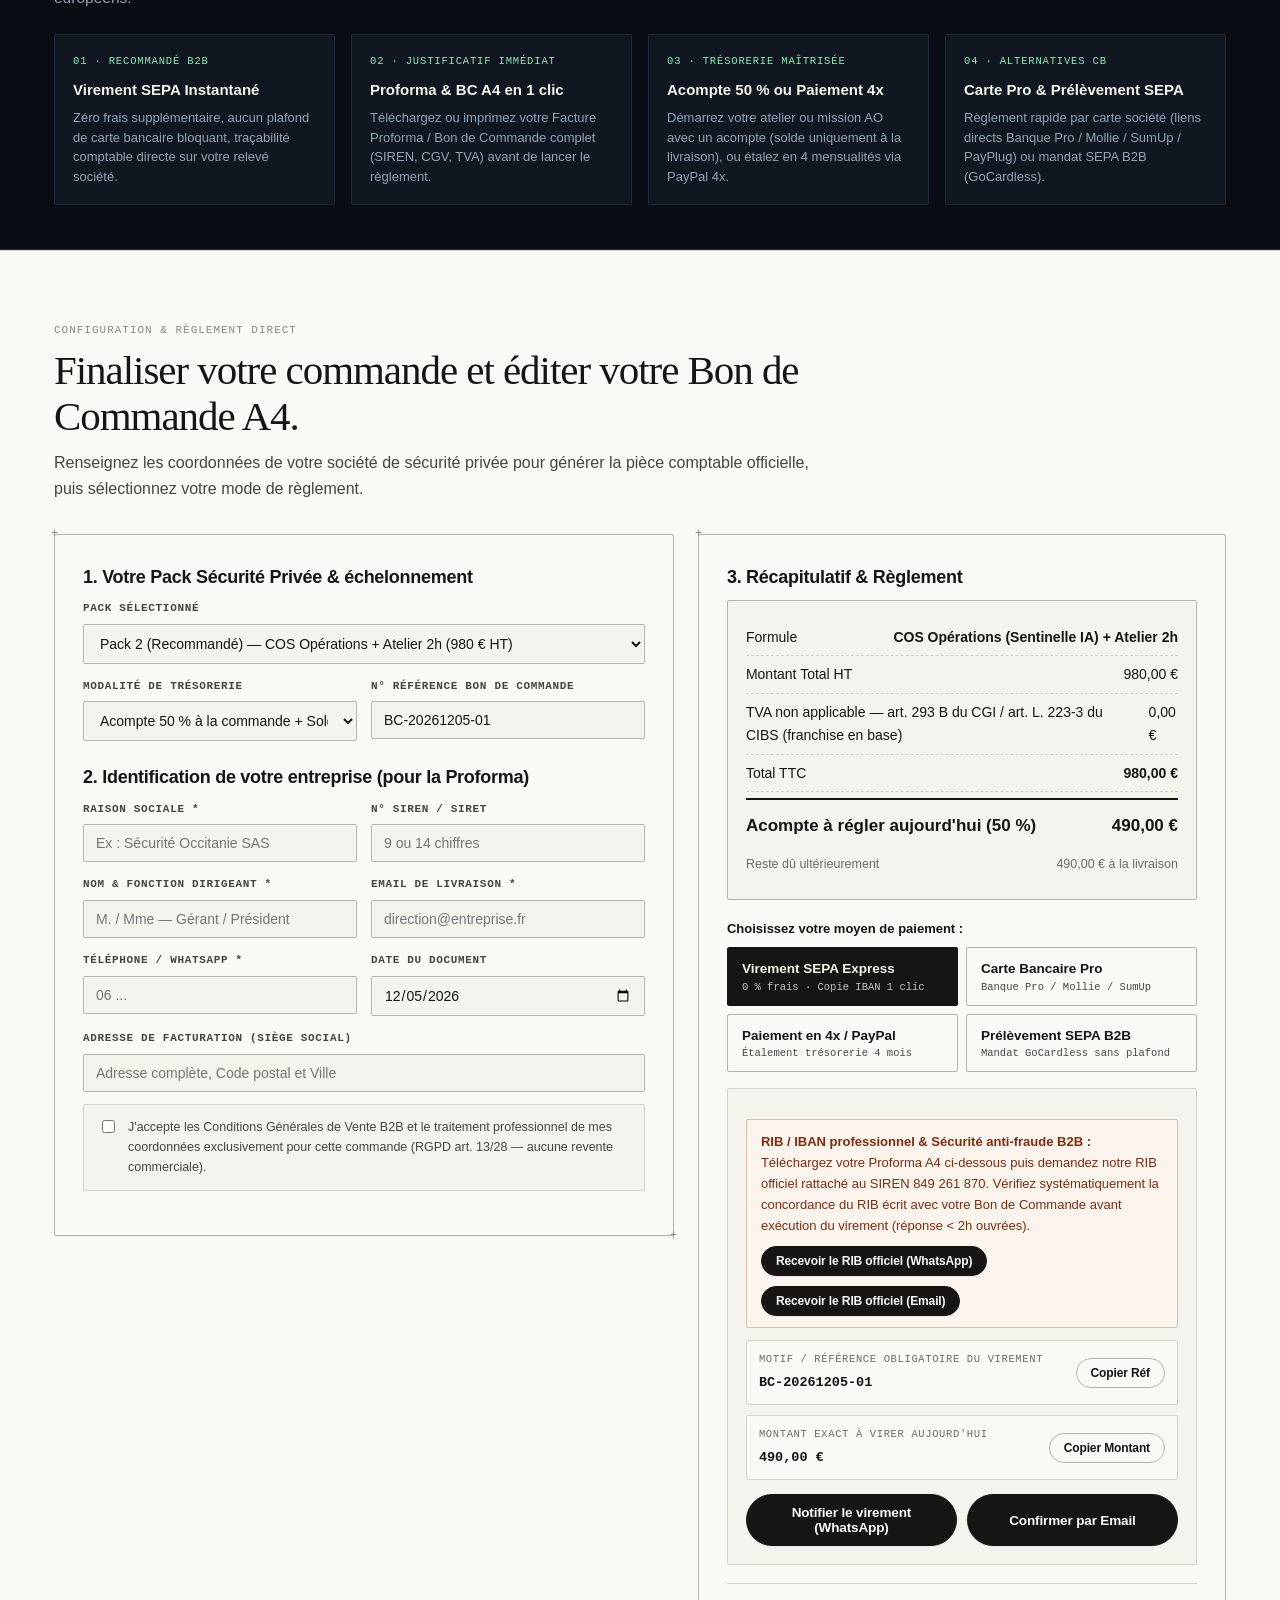
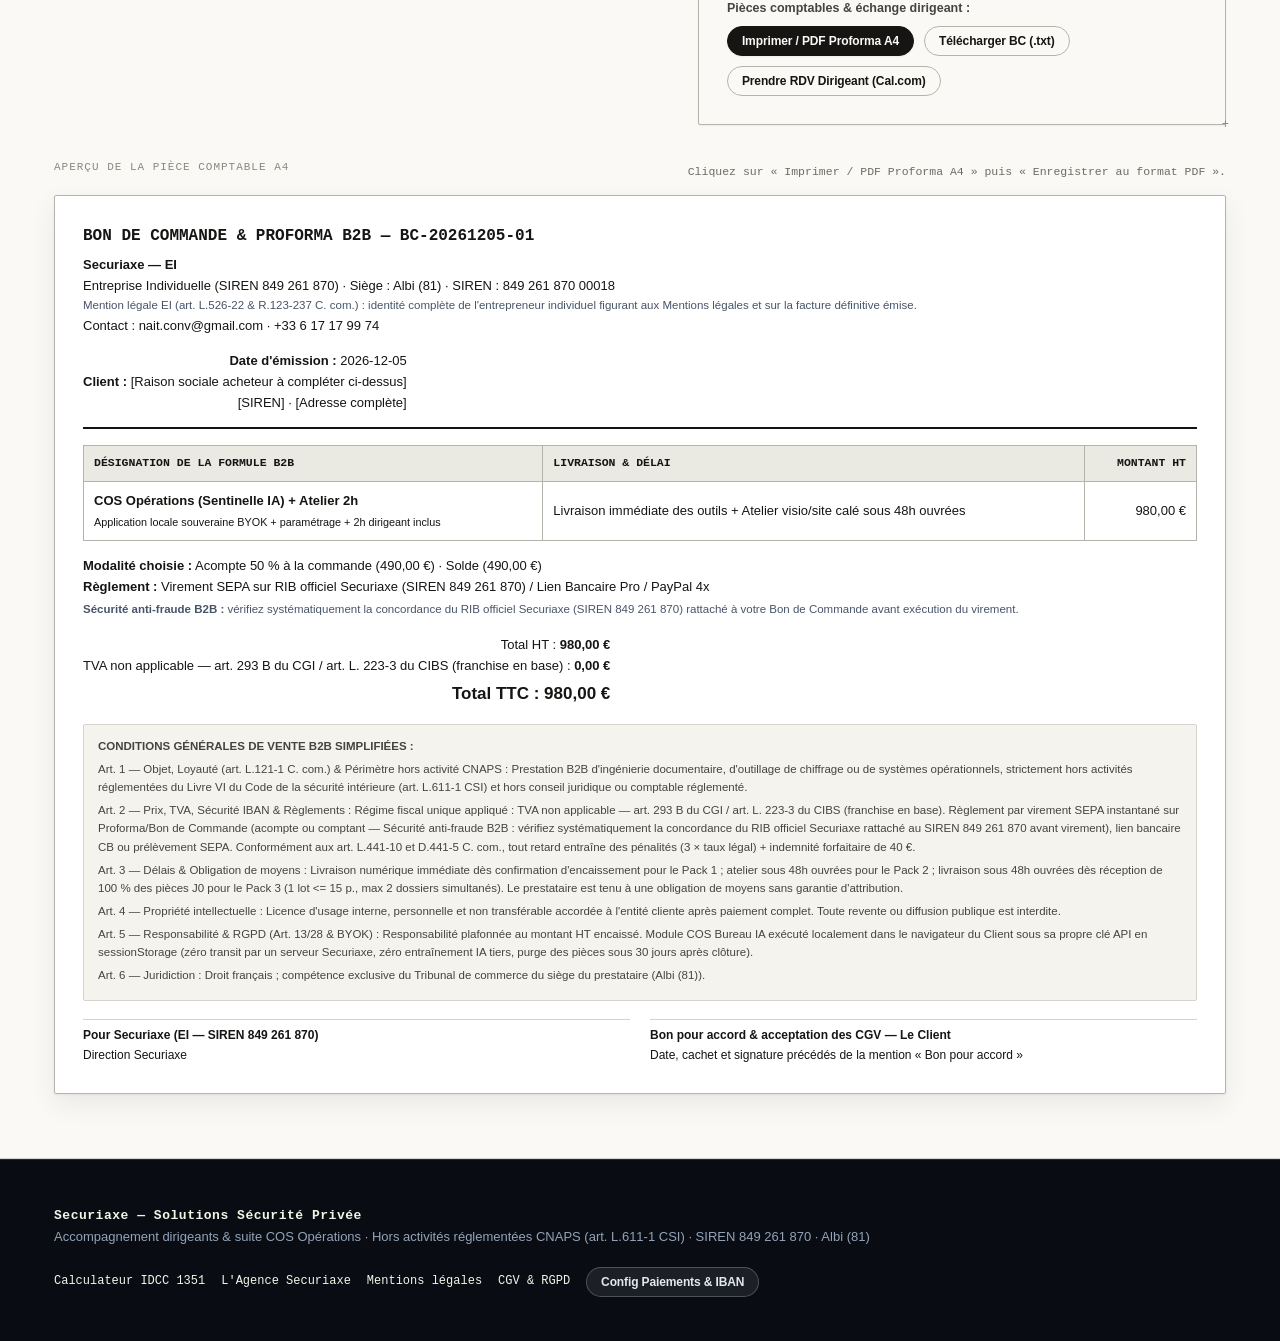
==== commit c223b082: "feat(audit-v3): apply all 18 round-2 auditor fixes, add .htaccess HSTS, 14-day strategy & self-conta" ====
--- a/boutique/index.html
+++ b/boutique/index.html
@@ -58,7 +58,7 @@
         <div class="field">
           <label>Régime TVA unique</label>
           <select id="admTvaRegime">
-            <option value="293B">Franchise en base — art. L. 223-3 du CIBS (ex-293 B CGI)</option>
+            <option value="293B">Franchise en base — art. 293 B du CGI / art. L. 223-3 du CIBS</option>
             <option value="20">TVA normale 20 %</option>
           </select>
         </div>
@@ -217,7 +217,7 @@
                 <span id="sumHt" class="num">980,00 €</span>
               </div>
               <div class="summary-line">
-                <span id="sumTvaLabel">TVA non applicable — art. L. 223-3 du CIBS</span>
+                <span id="sumTvaLabel">TVA non applicable — art. 293 B du CGI / art. L. 223-3 du CIBS</span>
                 <span id="sumTvaAmt" class="num">0,00 €</span>
               </div>
               <div id="sumMonthlyRow" class="summary-line hidden">
@@ -295,11 +295,11 @@
               </div>
 
               <div id="bankPendingBox" class="status-box warn" style="margin-bottom:12px">
-                <strong>RIB / IBAN professionnel :</strong><br />
-                Téléchargez votre Proforma A4 ci-dessous puis cliquez sur un des boutons ci-dessous pour recevoir immédiatement notre IBAN vérifié et lancer votre commande (réponse &lt; 2h ouvrées).
+                <strong>RIB / IBAN professionnel &amp; Sécurité anti-fraude B2B :</strong><br />
+                Téléchargez votre Proforma A4 ci-dessous puis demandez notre RIB officiel rattaché au SIREN 849 261 870. Vérifiez systématiquement la concordance du RIB écrit avec votre Bon de Commande avant exécution du virement (réponse &lt; 2h ouvrées).
                 <div class="action-cluster" style="margin-top:10px">
-                  <button id="btnAskRibWa" class="btn btn-emerald btn-sm" type="button">Recevoir l'IBAN par WhatsApp</button>
-                  <button id="btnAskRibMail" class="btn btn-primary btn-sm" type="button">Recevoir l'IBAN par Email</button>
+                  <button id="btnAskRibWa" class="btn btn-emerald btn-sm" type="button">Recevoir le RIB officiel (WhatsApp)</button>
+                  <button id="btnAskRibMail" class="btn btn-primary btn-sm" type="button">Recevoir le RIB officiel (Email)</button>
                 </div>
               </div>
 
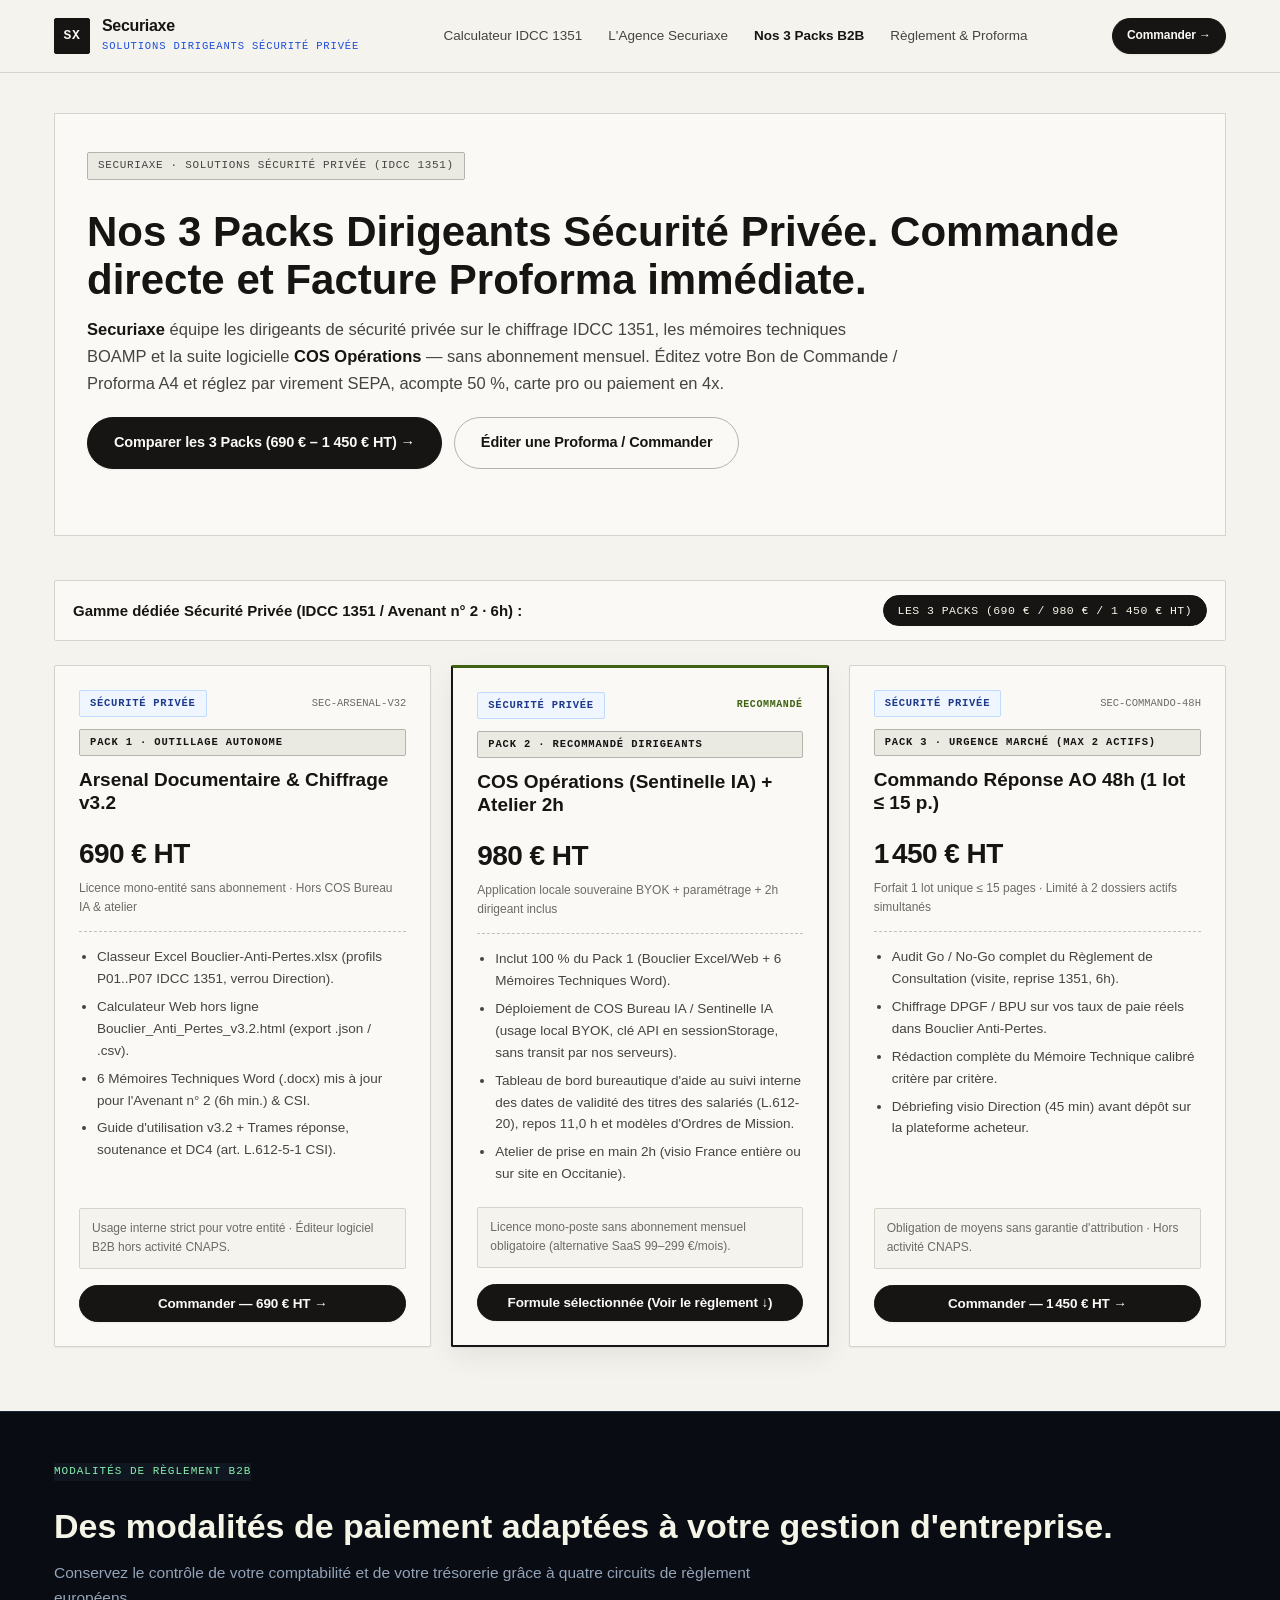
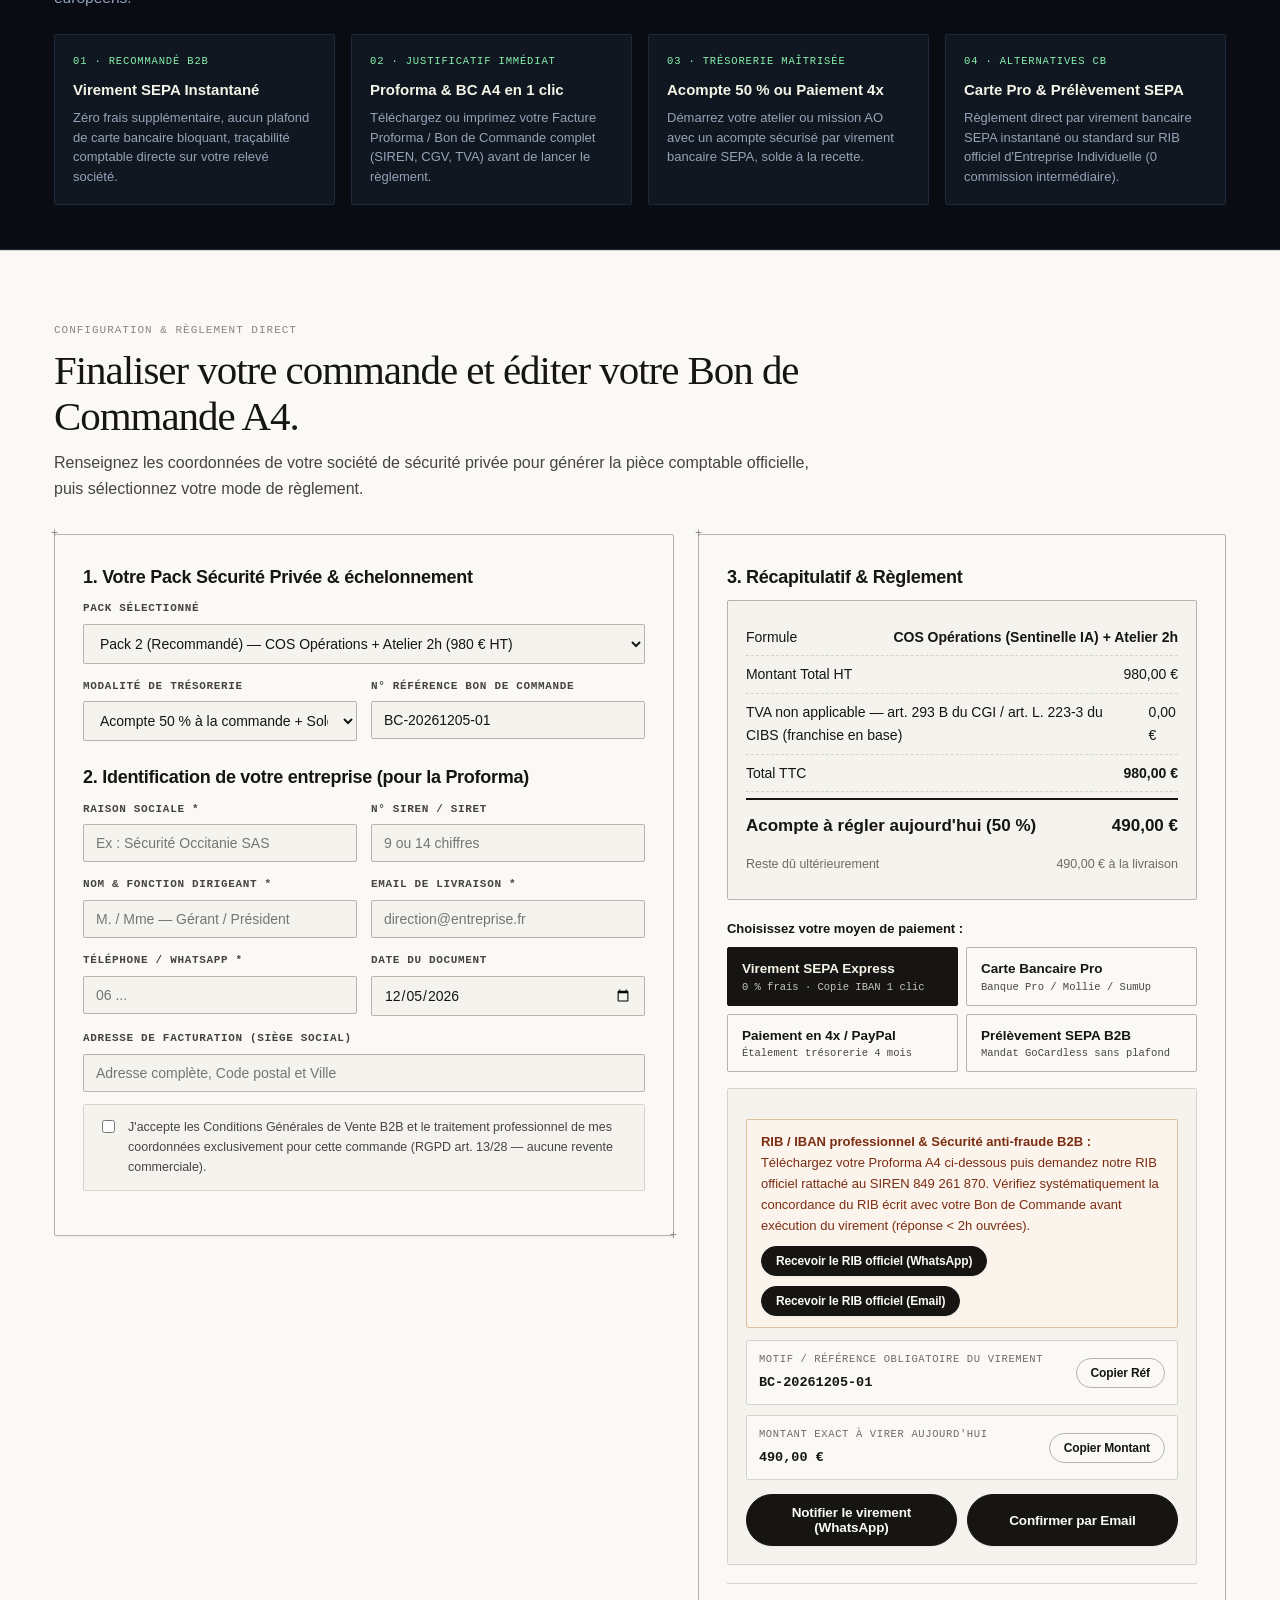
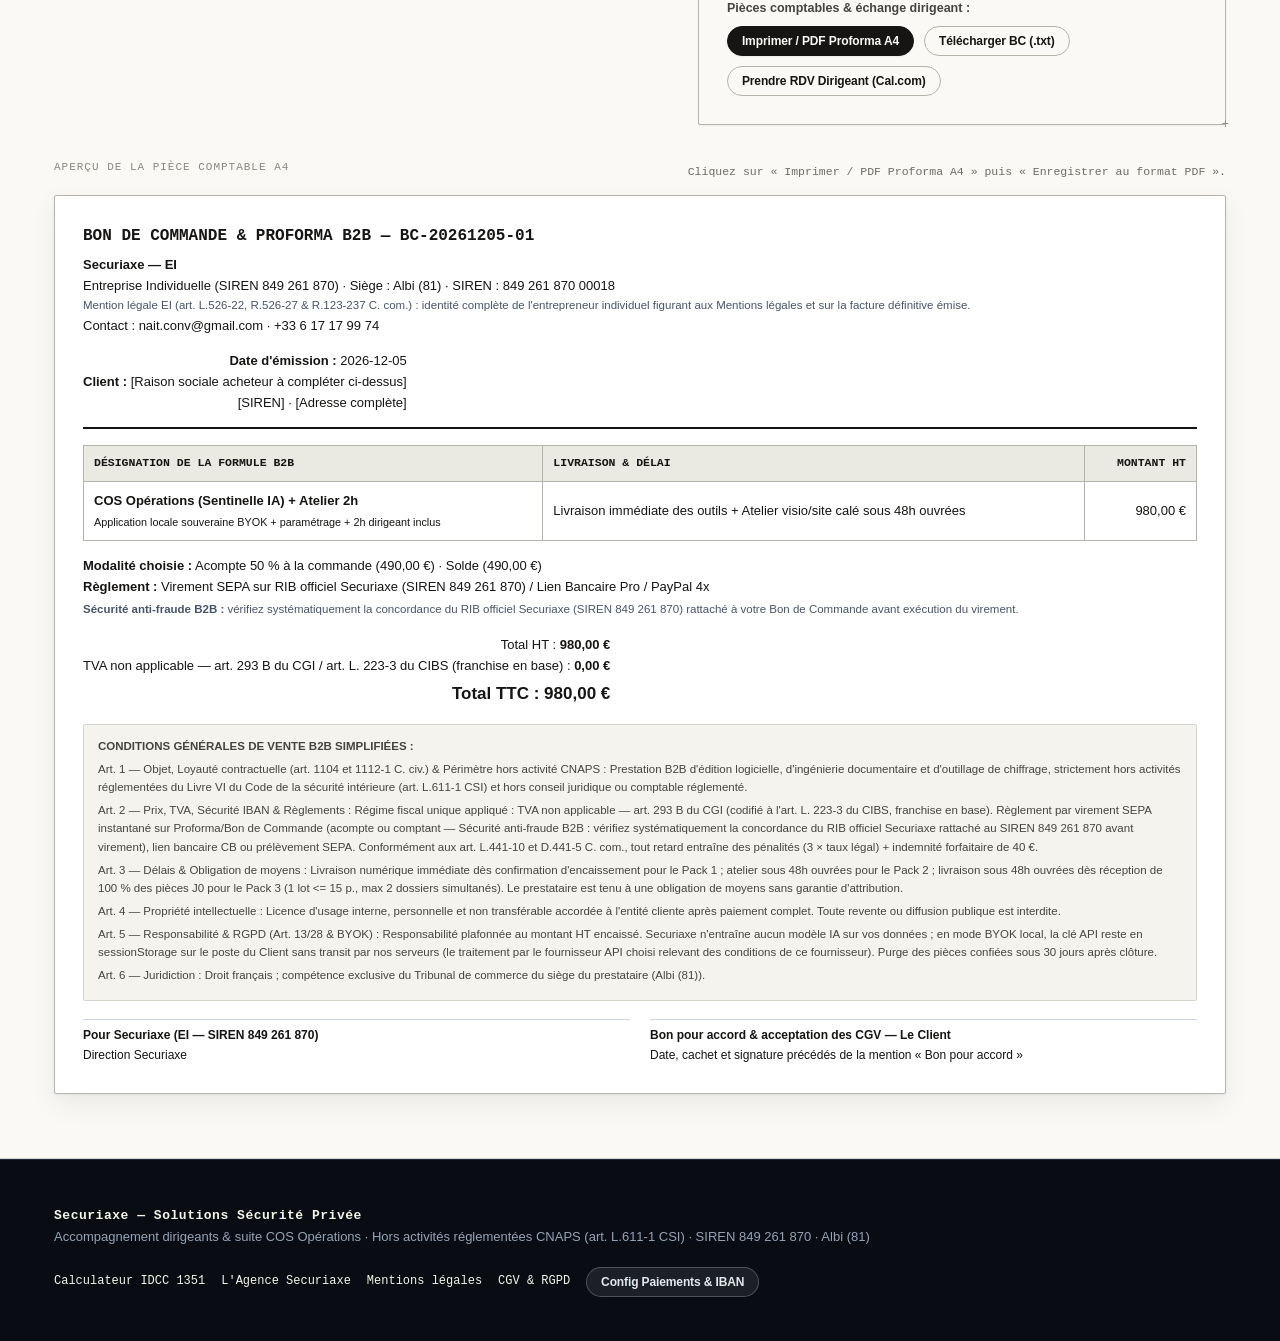
==== commit 580ccd39: "fix(boutique): remove unconfigured payment overpromises (PayPal 4x / GoCardless), focus strictly on " ====
--- a/boutique/index.html
+++ b/boutique/index.html
@@ -130,12 +130,12 @@
           <div class="night-adv-card">
             <span class="adv-tag">03 &middot; Trésorerie maîtrisée</span>
             <h4>Acompte 50 % ou Paiement 4x</h4>
-            <p>Démarrez votre atelier ou mission AO avec un acompte (solde uniquement à la livraison), ou étalez en 4 mensualités via PayPal 4x.</p>
+            <p>Démarrez votre atelier ou mission AO avec un acompte sécurisé par virement bancaire SEPA, solde à la recette.</p>
           </div>
           <div class="night-adv-card">
             <span class="adv-tag">04 &middot; Alternatives CB</span>
             <h4>Carte Pro &amp; Prélèvement SEPA</h4>
-            <p>Règlement rapide par carte société (liens directs Banque Pro / Mollie / SumUp / PayPlug) ou mandat SEPA B2B (GoCardless).</p>
+            <p>Règlement direct par virement bancaire SEPA instantané ou standard sur RIB officiel d'Entreprise Individuelle (0 commission intermédiaire).</p>
           </div>
         </div>
       </div>
